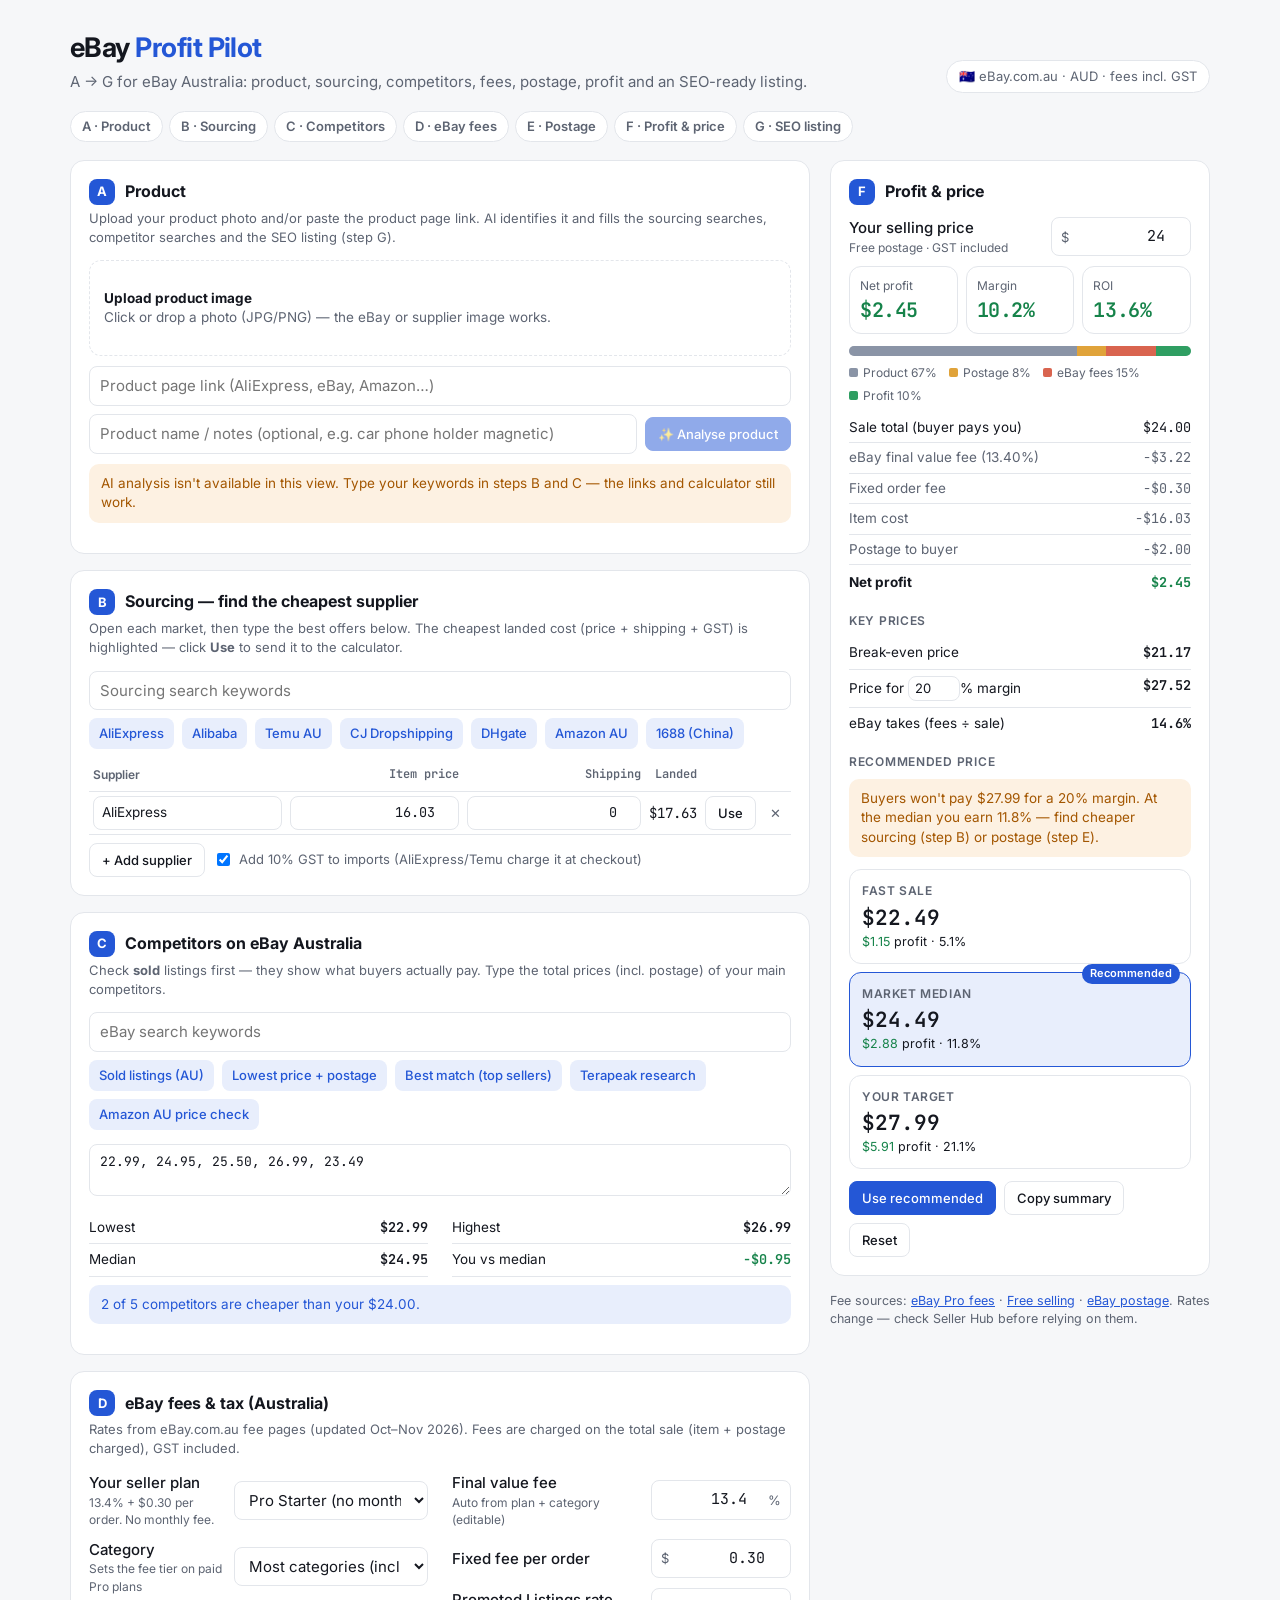
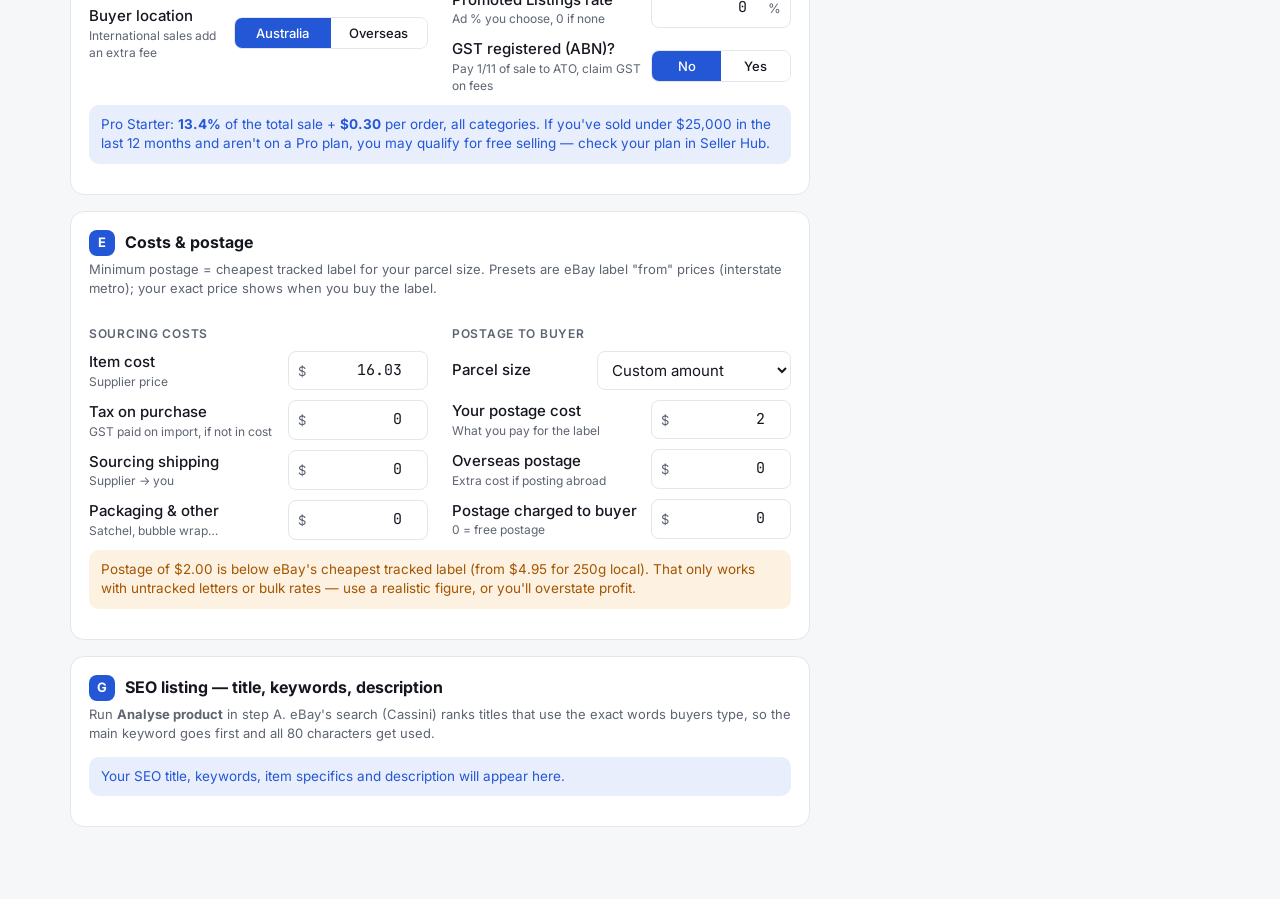
==== index.html @ 87cdb3dc "Add eBay Profit Pilot app Co-Authored-By: Claude Sonnet 5.5 <noreply@anthropic.com> Claude-Session: " ====
<!DOCTYPE html>
<html lang="en">
<head>
<meta charset="utf-8">
<meta name="viewport" content="width=device-width, initial-scale=1">
<title>eBay Profit Pilot</title>
<link href="https://fonts.googleapis.com/css2?family=Inter:wght@400;500;600;700&family=JetBrains+Mono:wght@500;600&display=swap" rel="stylesheet">
<style>
:root{
  --bg:#f6f7f9;--card:#fff;--ink:#14171f;--muted:#5d6472;--line:#e3e6eb;
  --accent:#2457d6;--accent-soft:#e8eefc;--good:#16834a;--good-soft:#e5f5ec;
  --warn:#a35600;--warn-soft:#fdf1e2;--bad:#c4321f;--bad-soft:#fdeae7;
}
@media (prefers-color-scheme:dark){:root{
  --bg:#0f1115;--card:#171a21;--ink:#eceef2;--muted:#9aa1ad;--line:#2a2f39;
  --accent:#6d93f2;--accent-soft:#1c2540;--good:#4cc584;--good-soft:#14281e;
  --warn:#f0a548;--warn-soft:#2d2213;--bad:#f07a68;--bad-soft:#2f1714;}}
*{box-sizing:border-box}
body{margin:0;background:var(--bg);color:var(--ink);font:15px/1.45 Inter,system-ui,sans-serif}
.wrap{max-width:1180px;margin:0 auto;padding:28px 20px 56px}
header{display:flex;align-items:flex-end;justify-content:space-between;gap:16px;flex-wrap:wrap;margin-bottom:18px}
h1{margin:0;font-size:27px;letter-spacing:-.02em}
h1 span{color:var(--accent)}
.sub{color:var(--muted);margin:4px 0 0}
.pill{display:inline-flex;align-items:center;gap:6px;background:var(--card);border:1px solid var(--line);border-radius:99px;padding:6px 12px;font-size:13px;color:var(--muted)}
nav.steps{display:flex;gap:6px;flex-wrap:wrap;margin:0 0 18px}
nav.steps a{font-size:13px;font-weight:600;text-decoration:none;color:var(--muted);background:var(--card);border:1px solid var(--line);border-radius:99px;padding:5px 11px}
nav.steps a:hover{color:var(--accent);border-color:var(--accent)}
.layout{display:grid;grid-template-columns:minmax(0,1fr) 380px;gap:20px;align-items:start}
@media (max-width:960px){.layout{grid-template-columns:1fr}}
.side{position:sticky;top:16px}
@media (max-width:960px){.side{position:static}}
.card{background:var(--card);border:1px solid var(--line);border-radius:14px;padding:18px;margin-bottom:16px;scroll-margin-top:12px}
.card h2{display:flex;align-items:center;gap:10px;font-size:16px;margin:0 0 4px}
.card h2 .l{display:inline-grid;place-items:center;width:26px;height:26px;border-radius:8px;background:var(--accent);color:#fff;font-size:13px}
.card .hint{color:var(--muted);font-size:13px;margin:0 0 14px}
h3{font-size:12px;text-transform:uppercase;letter-spacing:.06em;color:var(--muted);margin:14px 0 8px;font-weight:600}
select,input,textarea{font:inherit;color:var(--ink);background:var(--card);border:1px solid var(--line);border-radius:8px;padding:8px 10px}
input:focus,select:focus,textarea:focus{outline:2px solid var(--accent);outline-offset:-1px;border-color:transparent}
textarea{width:100%;resize:vertical}
.row{display:grid;grid-template-columns:1fr 140px;align-items:center;gap:10px;margin-bottom:10px}
.row label{font-weight:500}
.row small,.lbl small{display:block;color:var(--muted);font-weight:400;font-size:12px}
.row select{width:100%}
.row.wide{grid-template-columns:minmax(0,.9fr) minmax(0,1.3fr)}
.field{position:relative}
.field input{width:100%;text-align:right;font-family:'JetBrains Mono',monospace;padding-right:28px}
.field .u{position:absolute;right:10px;top:50%;transform:translateY(-50%);color:var(--muted);font-size:13px;pointer-events:none}
.field.pre input{padding-left:24px;padding-right:10px}
.field.pre .u{left:10px;right:auto}
.cols{display:grid;grid-template-columns:1fr 1fr;gap:0 24px}
@media (max-width:700px){.cols{grid-template-columns:1fr}}
.drop{border:1.5px dashed var(--line);border-radius:12px;padding:14px;display:flex;gap:14px;align-items:center;cursor:pointer;min-height:96px}
.drop:hover,.drop.over{border-color:var(--accent);background:var(--accent-soft)}
.drop img{width:80px;height:80px;object-fit:cover;border-radius:8px;display:none}
.drop .dt{font-size:13.5px;color:var(--muted)}
.drop .dt b{color:var(--ink)}
.inline{display:flex;gap:8px;flex-wrap:wrap;align-items:center}
.inline input[type=text],.inline input[type=url]{flex:1;min-width:200px}
button{font:500 13px Inter,sans-serif;border:1px solid var(--line);background:var(--card);color:var(--ink);border-radius:8px;padding:8px 12px;cursor:pointer}
button:hover{border-color:var(--accent);color:var(--accent)}
button.primary{background:var(--accent);border-color:var(--accent);color:#fff}
button.primary:hover{opacity:.9;color:#fff}
button:disabled{opacity:.5;cursor:default}
.links{display:flex;flex-wrap:wrap;gap:8px;margin:4px 0 4px}
.links a{font-size:13px;font-weight:500;text-decoration:none;color:var(--accent);background:var(--accent-soft);border-radius:8px;padding:6px 10px}
.links a:hover{text-decoration:underline}
table{width:100%;border-collapse:collapse;font-size:14px}
td,th{padding:7px 4px;border-bottom:1px solid var(--line);text-align:left}
th{font-size:12px;color:var(--muted);font-weight:600}
td.num,th.num{text-align:right;font-family:'JetBrains Mono',monospace}
.sup input{width:100%;padding:6px 8px;font-size:13.5px}
.sup td{padding:4px}
.sup tr.best td{background:var(--good-soft)}
.x{border:none;background:none;color:var(--muted);padding:4px 6px}
.hero{display:grid;grid-template-columns:repeat(3,minmax(0,1fr));gap:8px;margin-bottom:12px}
.tile{border:1px solid var(--line);border-radius:12px;padding:10px}
.tile .k{color:var(--muted);font-size:12px}
.tile .v{font:600 20px 'JetBrains Mono',monospace;letter-spacing:-.02em;margin-top:2px}
.pos{color:var(--good)}.neg{color:var(--bad)}
.bd td{padding:5px 0;font-size:13.5px}
.bd td:last-child{text-align:right;font-family:'JetBrains Mono',monospace}
.bd tr.m td{color:var(--muted)}
.bd tr.t td{font-weight:700;border-bottom:none;padding-top:8px}
.kv{display:flex;justify-content:space-between;padding:6px 0;border-bottom:1px solid var(--line);font-size:13.5px}
.kv b{font-family:'JetBrains Mono',monospace;font-weight:600}
.bar{height:10px;border-radius:99px;background:var(--line);overflow:hidden;display:flex;margin:4px 0 8px}
.bar i{display:block;height:100%}
.legend{display:flex;flex-wrap:wrap;gap:6px 12px;font-size:12px;color:var(--muted);margin-bottom:8px}
.legend span::before{content:"";display:inline-block;width:9px;height:9px;border-radius:2px;margin-right:5px;background:var(--c)}
.tiers{display:grid;grid-template-columns:repeat(3,minmax(0,1fr));gap:8px;margin:12px 0}
@media (max-width:620px){.tiers{grid-template-columns:1fr}}
.tier{border:1px solid var(--line);border-radius:12px;padding:12px;position:relative}
.tier.rec{border-color:var(--accent);background:var(--accent-soft)}
.tier .t{font-size:12px;color:var(--muted);font-weight:600;text-transform:uppercase;letter-spacing:.05em}
.tier .p{font:600 21px 'JetBrains Mono',monospace;margin:4px 0 2px}
.tier .m{font-size:12.5px}
.badge{position:absolute;top:-9px;right:10px;background:var(--accent);color:#fff;font-size:11px;font-weight:600;padding:2px 8px;border-radius:99px}
.note{border-radius:10px;padding:10px 12px;font-size:13.5px;margin:0 0 12px}
.note.good{background:var(--good-soft);color:var(--good)}
.note.warn{background:var(--warn-soft);color:var(--warn)}
.note.bad{background:var(--bad-soft);color:var(--bad)}
.note.info{background:var(--accent-soft);color:var(--accent)}
.seo-out{border:1px solid var(--line);border-radius:10px;padding:12px;margin-bottom:10px}
.seo-out .hd{display:flex;justify-content:space-between;align-items:center;gap:8px;margin-bottom:6px}
.seo-out .hd b{font-size:13px}
.seo-out .cnt{font:12px 'JetBrains Mono',monospace;color:var(--muted)}
.chips{display:flex;flex-wrap:wrap;gap:6px}
.chip{font-size:12.5px;background:var(--bg);border:1px solid var(--line);border-radius:99px;padding:3px 10px}
.chip.p{background:var(--accent-soft);border-color:transparent;color:var(--accent);font-weight:600}
.spin{display:inline-block;width:14px;height:14px;border:2px solid currentColor;border-right-color:transparent;border-radius:50%;animation:s .8s linear infinite;vertical-align:-2px}
@keyframes s{to{transform:rotate(360deg)}}
.hidden{display:none!important}
.foot{color:var(--muted);font-size:12.5px;margin-top:6px}
.foot a{color:var(--accent)}
.toggle{display:flex;gap:0;border:1px solid var(--line);border-radius:8px;overflow:hidden}
.toggle button{border:none;border-radius:0;flex:1;padding:7px 8px}
.toggle button.on{background:var(--accent);color:#fff}
</style>
</head>
<body>
<div class="wrap">
<header>
  <div>
    <h1>eBay <span>Profit Pilot</span></h1>
    <p class="sub">A → G for eBay Australia: product, sourcing, competitors, fees, postage, profit and an SEO-ready listing.</p>
  </div>
  <div class="pill">🇦🇺 eBay.com.au · AUD · fees incl. GST</div>
</header>

<nav class="steps">
  <a href="#a">A · Product</a><a href="#b">B · Sourcing</a><a href="#c">C · Competitors</a><a href="#d">D · eBay fees</a><a href="#e">E · Postage</a><a href="#f">F · Profit & price</a><a href="#g">G · SEO listing</a>
</nav>

<div class="layout">
<main>

<!-- A -->
<section class="card" id="a">
  <h2><span class="l">A</span>Product</h2>
  <p class="hint">Upload your product photo and/or paste the product page link. AI identifies it and fills the sourcing searches, competitor searches and the SEO listing (step G).</p>
  <label class="drop" id="drop">
    <img id="thumb" alt="">
    <div class="dt"><b>Upload product image</b><br>Click or drop a photo (JPG/PNG) — the eBay or supplier image works.</div>
    <input type="file" id="file" accept="image/*" class="hidden">
  </label>
  <div style="margin-top:10px" class="inline">
    <input type="url" id="url" placeholder="Product page link (AliExpress, eBay, Amazon…)">
  </div>
  <div style="margin-top:8px" class="inline">
    <input type="text" id="pname" placeholder="Product name / notes (optional, e.g. car phone holder magnetic)">
    <button class="primary" id="analyze">✨ Analyse product</button>
  </div>
  <div id="aiStatus" style="margin-top:10px"></div>
</section>

<!-- B -->
<section class="card" id="b">
  <h2><span class="l">B</span>Sourcing — find the cheapest supplier</h2>
  <p class="hint">Open each market, then type the best offers below. The cheapest landed cost (price + shipping + GST) is highlighted — click <b>Use</b> to send it to the calculator.</p>
  <div class="inline" style="margin-bottom:8px"><input type="text" id="srcQ" placeholder="Sourcing search keywords"></div>
  <div class="links" id="srcLinks"></div>
  <table class="sup" style="margin-top:10px">
    <thead><tr><th>Supplier</th><th class="num">Item price</th><th class="num">Shipping</th><th class="num">Landed</th><th></th><th></th></tr></thead>
    <tbody id="supRows"></tbody>
  </table>
  <div class="inline" style="margin-top:8px"><button id="addSup">+ Add supplier</button>
    <label style="font-size:13px;color:var(--muted);display:flex;gap:6px;align-items:center"><input type="checkbox" id="supGst" checked style="width:auto"> Add 10% GST to imports (AliExpress/Temu charge it at checkout)</label></div>
</section>

<!-- C -->
<section class="card" id="c">
  <h2><span class="l">C</span>Competitors on eBay Australia</h2>
  <p class="hint">Check <b>sold</b> listings first — they show what buyers actually pay. Type the total prices (incl. postage) of your main competitors.</p>
  <div class="inline" style="margin-bottom:8px"><input type="text" id="compQ" placeholder="eBay search keywords"></div>
  <div class="links" id="compLinks"></div>
  <textarea id="comps" rows="2" style="margin-top:10px;font:13px 'JetBrains Mono',monospace" placeholder="e.g. 22.99, 25.50, 24.95, 27">22.99, 24.95, 25.50, 26.99, 23.49</textarea>
  <div id="compStats" style="margin-top:10px"></div>
</section>

<!-- D -->
<section class="card" id="d">
  <h2><span class="l">D</span>eBay fees & tax (Australia)</h2>
  <p class="hint">Rates from eBay.com.au fee pages (updated Oct–Nov 2026). Fees are charged on the total sale (item + postage charged), GST included.</p>
  <div class="cols">
    <div>
      <div class="row wide"><label>Your seller plan<small id="planHint"></small></label>
        <select id="plan">
          <option value="free">Free selling (≤ $25k sales/yr)</option>
          <option value="starter" selected>Pro Starter (no monthly fee)</option>
          <option value="basic">Pro Basic ($27.45/mo)</option>
          <option value="featured">Pro Featured ($82.45/mo)</option>
          <option value="anchor">Pro Anchor ($604.95/mo)</option>
        </select></div>
      <div class="row wide"><label>Category<small>Sets the fee tier on paid Pro plans</small></label>
        <select id="tier">
          <option value="t2" selected>Most categories (incl. Home & Kitchen)</option>
          <option value="t3">Vehicle Parts & Accessories (Automotive)</option>
          <option value="t1">Tech devices / Home appliances</option>
          <option value="t4">Fashion, Sporting, Collectables, Tech accessories, B&I</option>
        </select></div>
      <div class="row wide"><label>Buyer location<small>International sales add an extra fee</small></label>
        <div class="toggle" id="dest"><button data-v="au" class="on">Australia</button><button data-v="intl">Overseas</button></div></div>
    </div>
    <div>
      <div class="row"><label>Final value fee<small>Auto from plan + category (editable)</small></label><div class="field"><input id="feePct" type="number" step="0.01" min="0"><span class="u">%</span></div></div>
      <div class="row"><label>Fixed fee per order</label><div class="field pre"><span class="u">$</span><input id="fixed" type="number" step="0.01" min="0"></div></div>
      <div class="row"><label>Promoted Listings rate<small>Ad % you choose, 0 if none</small></label><div class="field"><input id="adPct" type="number" step="0.1" min="0" value="0"><span class="u">%</span></div></div>
      <div class="row"><label>GST registered (ABN)?<small>Pay 1/11 of sale to ATO, claim GST on fees</small></label><div class="toggle" id="gst"><button data-v="no" class="on">No</button><button data-v="yes">Yes</button></div></div>
    </div>
  </div>
  <div id="feeNote"></div>
</section>

<!-- E -->
<section class="card" id="e">
  <h2><span class="l">E</span>Costs & postage</h2>
  <p class="hint">Minimum postage = cheapest tracked label for your parcel size. Presets are eBay label "from" prices (interstate metro); your exact price shows when you buy the label.</p>
  <div class="cols">
    <div>
      <h3>Sourcing costs</h3>
      <div class="row"><label>Item cost<small>Supplier price</small></label><div class="field pre"><span class="u">$</span><input id="cost" type="number" step="0.01" min="0" value="16.03"></div></div>
      <div class="row"><label>Tax on purchase<small>GST paid on import, if not in cost</small></label><div class="field pre"><span class="u">$</span><input id="srcTax" type="number" step="0.01" min="0" value="0"></div></div>
      <div class="row"><label>Sourcing shipping<small>Supplier → you</small></label><div class="field pre"><span class="u">$</span><input id="srcShip" type="number" step="0.01" min="0" value="0"></div></div>
      <div class="row"><label>Packaging & other<small>Satchel, bubble wrap…</small></label><div class="field pre"><span class="u">$</span><input id="pack" type="number" step="0.01" min="0" value="0"></div></div>
    </div>
    <div>
      <h3>Postage to buyer</h3>
      <div class="row wide"><label>Parcel size</label>
        <select id="postPreset">
          <option value="custom">Custom amount</option>
          <option value="6.05">Up to 250g — from $6.05</option>
          <option value="7.15">Up to 500g — from $7.15</option>
          <option value="8.80">Up to 1kg — from $8.80</option>
          <option value="10.45">Up to 3kg — from $10.45</option>
          <option value="13.20">Up to 5kg — from $13.20</option>
        </select></div>
      <div class="row"><label>Your postage cost<small>What you pay for the label</small></label><div class="field pre"><span class="u">$</span><input id="postage" type="number" step="0.01" min="0" value="2"></div></div>
      <div class="row"><label>Overseas postage<small>Extra cost if posting abroad</small></label><div class="field pre"><span class="u">$</span><input id="overseas" type="number" step="0.01" min="0" value="0"></div></div>
      <div class="row"><label>Postage charged to buyer<small>0 = free postage</small></label><div class="field pre"><span class="u">$</span><input id="postCharged" type="number" step="0.01" min="0" value="0"></div></div>
    </div>
  </div>
  <div id="postNote"></div>
</section>

<!-- G -->
<section class="card" id="g">
  <h2><span class="l">G</span>SEO listing — title, keywords, description</h2>
  <p class="hint">Run <b>Analyse product</b> in step A. eBay's search (Cassini) ranks titles that use the exact words buyers type, so the main keyword goes first and all 80 characters get used.</p>
  <div id="seo"><p class="note info">Your SEO title, keywords, item specifics and description will appear here.</p></div>
</section>
</main>

<!-- F (sticky side) -->
<aside class="side">
<section class="card" id="f">
  <h2><span class="l">F</span>Profit & price</h2>
  <div class="row" style="margin-top:12px"><label>Your selling price<small id="buyerSees"></small></label><div class="field pre"><span class="u">$</span><input id="price" type="number" step="0.01" min="0" value="24"></div></div>
  <div class="hero">
    <div class="tile"><div class="k">Net profit</div><div class="v" id="oProfit">–</div></div>
    <div class="tile"><div class="k">Margin</div><div class="v" id="oMargin">–</div></div>
    <div class="tile"><div class="k">ROI</div><div class="v" id="oRoi">–</div></div>
  </div>
  <div class="bar" id="bar"></div>
  <div class="legend" id="legend"></div>
  <table class="bd" id="breakdown"></table>
  <h3>Key prices</h3>
  <div class="kv"><span>Break-even price</span><b id="oBreak">–</b></div>
  <div class="kv"><span>Price for <input id="target" type="number" value="20" min="0" max="80" style="width:52px;padding:2px 6px;font-size:13px">% margin</span><b id="oTarget">–</b></div>
  <div class="kv" style="border:none"><span>eBay takes (fees ÷ sale)</span><b id="oFeeRate">–</b></div>
  <h3>Recommended price</h3>
  <div id="recNote"></div>
  <div class="tiers" id="tiers" style="grid-template-columns:1fr"></div>
  <div class="inline"><button class="primary" id="useRec">Use recommended</button><button id="copy">Copy summary</button><button id="reset">Reset</button></div>
</section>
<p class="foot">Fee sources: <a href="https://www.ebay.com.au/help/selling/selling-fees/ebay-stores-selling-fees?id=4809">eBay Pro fees</a> · <a href="https://www.ebay.com.au/help/selling/fees-credits-invoices/standard-selling-fees?id=4822">Free selling</a> · <a href="https://www.ebay.com.au/sellercentre/delivery-network">eBay postage</a>. Rates change — check Seller Hub before relying on them.</p>
</aside>
</div>
</div>

<script>
const $=id=>document.getElementById(id);
const esc=s=>String(s??"");
const n=v=>{const x=parseFloat(v);return isFinite(x)?x:0};
const money=v=>(v<0?"−":"")+"$"+Math.abs(v).toFixed(2);
const pct=v=>isFinite(v)?(v*100).toFixed(1)+"%":"–";
const cls=v=>v>=0?"pos":"neg";

/* ---------- eBay AU fee tables (incl. GST) ---------- */
const PLANS={
  free:{name:"Free selling",fvf:{t1:0,t2:0,t3:0,t4:0},fixed:0,over:0,intl:.03,bpf:true,hint:"$0 final value fee. Buyer pays a Buyer Protection fee on top."},
  starter:{name:"Pro Starter",fvf:{t1:13.4,t2:13.4,t3:13.4,t4:13.4},fixed:.30,over:2.5,intl:.011,hint:"13.4% + $0.30 per order. No monthly fee."},
  basic:{name:"Pro Basic",fvf:{t1:8.03,t2:11.44,t3:12.43,t4:13.09},fixed:.33,over:2.75,intl:.011,hint:"$27.45/month + lower fees."},
  featured:{name:"Pro Featured",fvf:{t1:7.26,t2:10.34,t3:11.22,t4:11.77},fixed:.33,over:2.75,intl:.011,hint:"$82.45/month."},
  anchor:{name:"Pro Anchor",fvf:{t1:6.82,t2:9.68,t3:10.56,t4:11.11},fixed:.33,over:2.75,intl:.011,hint:"$604.95/month."}
};
let dest="au",gst="no";

function bpf(p){ // Buyer Protection fee (free selling) – paid by buyer
  const a=Math.min(p,20)*.08+Math.max(0,Math.min(p,500)-20)*.06+Math.max(0,p-500)*.04;return p>0?a+.30:0}

function read(){return{price:n($("price").value),cost:n($("cost").value),srcTax:n($("srcTax").value),srcShip:n($("srcShip").value),
  pack:n($("pack").value),postage:n($("postage").value),overseas:n($("overseas").value),postCharged:n($("postCharged").value),
  fee:n($("feePct").value)/100,fixed:n($("fixed").value),ad:n($("adPct").value)/100,target:n($("target").value)/100,
  plan:PLANS[$("plan").value],intl:dest==="intl",gst:gst==="yes"}}

function calc(d,price){
  const total=price+d.postCharged;
  const fvf=Math.min(total,4000)*d.fee+Math.max(0,total-4000)*(d.plan.over/100);
  const intlFee=d.intl?total*d.plan.intl:0;
  const ad=total*d.ad;
  const fees=fvf+d.fixed+intlFee+ad;
  const source=d.cost+d.srcTax+d.srcShip+d.pack;
  const post=d.postage+(d.intl?d.overseas:0)+(!d.intl?d.overseas:0);
  const gstNet=d.gst?Math.max(0,(total-fees)/11):0;
  const costs=source+post;
  const profit=total-fees-costs-gstNet;
  const buyer=total+(d.plan.bpf?bpf(price):0);
  return{total,fvf,intlFee,ad,fees,source,post,gstNet,costs,profit,buyer,margin:price>0?profit/total:NaN,roi:costs>0?profit/costs:NaN};
}
function solve(fn,goal){let lo=0,hi=100000;for(let i=0;i<80;i++){const m=(lo+hi)/2;if(fn(m)<goal)lo=m;else hi=m}return hi>=99999?Infinity:hi}
const priceForMargin=(d,m)=>solve(p=>p<=0?-1e9:calc(d,p).profit/(p+d.postCharged),m);
const priceForBuyer=(d,b)=>solve(p=>calc(d,p).buyer,b);
function charm(p,dir){const b=Math.floor(p);const o=[b-0.01,b+0.49,b+0.99];
  if(dir==="up"){for(const x of o)if(x>=p-1e-9)return x;return b+1.49}
  for(let i=o.length-1;i>=0;i--)if(o[i]<=p+1e-9)return o[i];return p}
function parseComps(){return($("comps").value.match(/\d+(?:\.\d+)?/g)||[]).map(Number).filter(x=>x>0).sort((a,b)=>a-b)}
const median=a=>{const m=Math.floor(a.length/2);return a.length%2?a[m]:(a[m-1]+a[m])/2};

/* ---------- plan → fee fields ---------- */
function applyPlan(){const p=PLANS[$("plan").value];$("feePct").value=p.fvf[$("tier").value];$("fixed").value=p.fixed.toFixed(2);render()}
$("plan").addEventListener("change",applyPlan);$("tier").addEventListener("change",applyPlan);
function toggle(id,set){$(id).querySelectorAll("button").forEach(b=>b.onclick=()=>{$(id).querySelectorAll("button").forEach(x=>x.classList.toggle("on",x===b));set(b.dataset.v);render()})}
toggle("dest",v=>dest=v);toggle("gst",v=>gst=v);
$("postPreset").addEventListener("change",()=>{const v=$("postPreset").value;if(v!=="custom")$("postage").value=v;render()});

/* ---------- render ---------- */
let recPrice=null;
function render(){
  const d=read(),r=calc(d,d.price);
  $("planHint").textContent=d.plan.hint;
  $("oProfit").textContent=money(r.profit);$("oProfit").className="v "+cls(r.profit);
  $("oMargin").textContent=pct(r.margin);$("oMargin").className="v "+cls(r.profit);
  $("oRoi").textContent=pct(r.roi);$("oRoi").className="v "+cls(r.profit);
  $("buyerSees").textContent=d.plan.bpf?`Buyer sees ${money(r.buyer)} (incl. Buyer Protection fee ${money(r.buyer-r.total)})`:(d.postCharged?`Buyer pays ${money(r.total)} incl. postage`:"Free postage · GST included");

  const rows=[["Sale total (buyer pays you)",r.total,""],["eBay final value fee ("+(d.fee*100).toFixed(2)+"%)",-r.fvf,"m"],["Fixed order fee",-d.fixed,"m"]];
  if(r.intlFee)rows.push(["International fee ("+(d.plan.intl*100).toFixed(1)+"%)",-r.intlFee,"m"]);
  if(r.ad)rows.push(["Promoted Listings",-r.ad,"m"]);
  rows.push(["Item cost",-d.cost,"m"]);
  if(d.srcTax)rows.push(["Tax on purchase",-d.srcTax,"m"]);
  if(d.srcShip)rows.push(["Sourcing shipping",-d.srcShip,"m"]);
  if(d.pack)rows.push(["Packaging & other",-d.pack,"m"]);
  rows.push(["Postage to buyer",-d.postage,"m"]);
  if(d.overseas)rows.push(["Overseas postage",-d.overseas,"m"]);
  if(r.gstNet)rows.push(["GST to ATO (net of fee credits)",-r.gstNet,"m"]);
  const tb=$("breakdown");tb.innerHTML="";
  rows.forEach(([k,v,c])=>{const tr=tb.insertRow();tr.className=c;tr.insertCell().textContent=k;tr.insertCell().textContent=money(v)});
  const tr=tb.insertRow();tr.className="t";tr.insertCell().textContent="Net profit";const c2=tr.insertCell();c2.textContent=money(r.profit);c2.className=cls(r.profit);

  const parts=[["Product",r.source,"#8a94a6"],["Postage",r.post,"#e0a33a"],["eBay fees",r.fees,"#d9644f"],["GST",r.gstNet,"#9b7bd6"],["Profit",Math.max(r.profit,0),"#2f9e62"]].filter(p=>p[1]>0);
  const tot=parts.reduce((s,p)=>s+p[1],0)||1;
  $("bar").innerHTML=parts.map(p=>`<i style="width:${p[1]/tot*100}%;background:${p[2]}"></i>`).join("");
  $("legend").innerHTML=parts.map(p=>`<span style="--c:${p[2]}">${p[0]} ${(p[1]/tot*100).toFixed(0)}%</span>`).join("");

  const be=priceForMargin(d,0),tp=priceForMargin(d,d.target);
  $("oBreak").textContent=isFinite(be)?money(be):"n/a";
  $("oTarget").textContent=isFinite(tp)?money(tp):"n/a";
  $("oFeeRate").textContent=r.total?pct(r.fees/r.total):"–";

  // fee note
  let fn="";
  if($("plan").value==="free")fn=`<p class="note good">Free selling: eBay charges you <b>$0</b> final value fee on domestic sales while your sales stay under $25,000 over 12 months. The buyer pays a Buyer Protection fee (8% of the first $20, 6% up to $500, 4% above, + $0.30) on top — so buyers see a higher price than Pro sellers' listings.</p>`;
  else if($("plan").value==="starter")fn=`<p class="note info">Pro Starter: <b>13.4%</b> of the total sale + <b>$0.30</b> per order, all categories. If you've sold under $25,000 in the last 12 months and aren't on a Pro plan, you may qualify for free selling — check your plan in Seller Hub.</p>`;
  else fn=`<p class="note info">${esc(d.plan.name)}: ${(d.fee*100).toFixed(2)}% + $0.33 per order in this category. International sales add 1.1%.</p>`;
  if(d.intl)fn+=`<p class="note warn">Overseas buyer: international fee of ${(d.plan.intl*100).toFixed(1)}% applies to the total sale.</p>`;
  $("feeNote").innerHTML=fn;
  $("postNote").innerHTML=d.postage<4.95?`<p class="note warn">Postage of ${money(d.postage)} is below eBay's cheapest tracked label (from $4.95 for 250g local). That only works with untracked letters or bulk rates — use a realistic figure, or you'll overstate profit.</p>`:"";

  // competitors
  const c=parseComps(),cs=$("compStats");
  if(!c.length)cs.innerHTML='<p class="note info">Add competitor prices to compare.</p>';
  else{const lo=c[0],hi=c[c.length-1],med=median(c),diff=r.buyer-med,rank=c.filter(x=>x<r.buyer).length;
    cs.innerHTML=`<div class="cols"><div><div class="kv"><span>Lowest</span><b>${money(lo)}</b></div><div class="kv"><span>Median</span><b>${money(med)}</b></div></div>
    <div><div class="kv"><span>Highest</span><b>${money(hi)}</b></div><div class="kv"><span>You vs median</span><b class="${diff<=0?"pos":"neg"}">${diff>0?"+":""}${money(diff)}</b></div></div></div>
    <p class="note ${rank===0?"good":rank<=c.length/2?"info":"warn"}" style="margin-top:8px">${rank===0?`At ${money(r.buyer)} you're the cheapest of ${c.length} listings.`:`${rank} of ${c.length} competitors are cheaper than your ${money(r.buyer)}.`}</p>`}

  // recommendation (in buyer-visible price)
  let tiers=[],note="",nc="info";
  const toList=b=>charm(priceForBuyer(d,b),"down");
  if(!isFinite(tp)){note="Fees + target margin are 100% or more — lower the target margin.";nc="bad";recPrice=null}
  else if(!c.length){recPrice=charm(tp,"up");tiers=[["Target margin",recPrice,true],["Break-even",charm(be,"up"),false]];note="No competitor prices yet — this is cost-based only. Add 3–5 sold prices in step C.";}
  else{const lo=c[0],med=median(c),tgt=charm(tp,"up"),tgtBuyer=calc(d,tgt).buyer;
    const fast=toList(lo-0.01),bal=toList(med);
    if(tgtBuyer<=lo){recPrice=fast;note=`Room to undercut: price just below the cheapest (${money(lo)}) and still beat your ${(d.target*100).toFixed(0)}% target.`;nc="good"}
    else if(tgtBuyer<=med){recPrice=tgt;note=`Your target price is under the market median (${money(med)}) — competitive and on-target.`;nc="good"}
    else if(calc(d,bal).profit>0){recPrice=bal;note=`Buyers won't pay ${money(tgtBuyer)} for a ${(d.target*100).toFixed(0)}% margin. At the median you earn ${pct(calc(d,bal).margin)} — find cheaper sourcing (step B) or postage (step E).`;nc="warn"}
    else{recPrice=null;note=`Even the median (${money(med)}) is below your break-even. This product loses money at these costs — re-source or skip it.`;nc="bad"}
    tiers=[["Fast sale",fast,recPrice===fast],["Market median",bal,recPrice===bal&&recPrice!==fast],["Your target",tgt,recPrice===tgt&&recPrice!==fast&&recPrice!==bal]];}
  $("recNote").innerHTML=`<p class="note ${nc}">${note}</p>`;
  $("tiers").innerHTML=tiers.map(([t,p,rec])=>{const x=calc(d,p);return`<div class="tier${rec?" rec":""}">${rec?'<span class="badge">Recommended</span>':""}<div class="t">${t}</div><div class="p">${money(p)}</div><div class="m"><span class="${cls(x.profit)}">${money(x.profit)}</span> profit · ${pct(x.margin)}${d.plan.bpf?` · buyer sees ${money(x.buyer)}`:""}</div></div>`}).join("");
  $("useRec").disabled=recPrice===null;
  renderSup();save();
}

/* ---------- sourcing + competitor links ---------- */
const enc=encodeURIComponent;
function linkList(el,items){el.innerHTML="";items.forEach(([t,u])=>{const a=document.createElement("a");a.href=u;a.target="_blank";a.rel="noopener";a.textContent=t;el.appendChild(a)})}
function renderLinks(){
  const s=$("srcQ").value.trim()||$("pname").value.trim()||"product",q=enc(s);
  linkList($("srcLinks"),[["AliExpress","https://www.aliexpress.com/wholesale?SearchText="+q+"&SortType=total_tranpro_desc"],["Alibaba","https://www.alibaba.com/trade/search?SearchText="+q],["Temu AU","https://www.temu.com/au/search_result.html?search_key="+q],["CJ Dropshipping","https://cjdropshipping.com/search/"+q+".html"],["DHgate","https://www.dhgate.com/wholesale/search.do?searchkey="+q],["Amazon AU","https://www.amazon.com.au/s?k="+q],["1688 (China)","https://s.1688.com/selloffer/offer_search.htm?keywords="+q]]);
  const c=enc($("compQ").value.trim()||s);
  linkList($("compLinks"),[["Sold listings (AU)","https://www.ebay.com.au/sch/i.html?_nkw="+c+"&LH_Sold=1&LH_Complete=1&LH_PrefLoc=1"],["Lowest price + postage","https://www.ebay.com.au/sch/i.html?_nkw="+c+"&_sop=15&LH_PrefLoc=1"],["Best match (top sellers)","https://www.ebay.com.au/sch/i.html?_nkw="+c+"&_sop=12"],["Terapeak research","https://www.ebay.com.au/sh/research?keywords="+c+"&marketplace=EBAY-AU&tabName=SOLD"],["Amazon AU price check","https://www.amazon.com.au/s?k="+c]]);
}
["srcQ","compQ","pname"].forEach(i=>$(i).addEventListener("input",()=>{renderLinks();save()}));

/* supplier table */
let sups=[{name:"AliExpress",price:16.03,ship:0}];
function landed(s){return(s.price+s.ship)*($("supGst").checked?1.1:1)}
function renderSup(){
  const tb=$("supRows");if(tb.dataset.busy)return;tb.innerHTML="";
  const valid=sups.filter(s=>s.price>0);const best=valid.length?valid.reduce((a,b)=>landed(a)<=landed(b)?a:b):null;
  sups.forEach((s,i)=>{const tr=tb.insertRow();if(s===best&&valid.length>1)tr.className="best";
    const mk=(k,type)=>{const td=tr.insertCell();if(type!=="text")td.className="num";const inp=document.createElement("input");inp.type=type;inp.value=type==="number"?(s[k]??0):(s[k]||"");if(type==="number"){inp.step="0.01";inp.style.textAlign="right"}
      inp.oninput=()=>{s[k]=type==="number"?n(inp.value):inp.value;tb.dataset.busy=1;updLanded();delete tb.dataset.busy;save()};inp.onchange=render;td.appendChild(inp)};
    mk("name","text");mk("price","number");mk("ship","number");
    const l=tr.insertCell();l.className="num";l.textContent=money(landed(s));
    const u=tr.insertCell();const b=document.createElement("button");b.textContent="Use";b.onclick=()=>{$("cost").value=s.price.toFixed(2);$("srcShip").value=s.ship.toFixed(2);$("srcTax").value=$("supGst").checked?((s.price+s.ship)*.1).toFixed(2):"0";render()};u.appendChild(b);
    const x=tr.insertCell();const xb=document.createElement("button");xb.className="x";xb.textContent="✕";xb.onclick=()=>{sups.splice(i,1);render()};x.appendChild(xb)});
  function updLanded(){[...tb.rows].forEach((tr,i)=>{if(sups[i])tr.cells[3].textContent=money(landed(sups[i]))})}
}
$("addSup").onclick=()=>{sups.push({name:"",price:0,ship:0});render()};
$("supGst").onchange=render;

/* ---------- AI analysis (sample capability) ---------- */
let imgBlob=null,sample=null;
const drop=$("drop");
function setImg(f){if(!f||!f.type.startsWith("image/"))return;imgBlob=f;const t=$("thumb");t.src=URL.createObjectURL(f);t.style.display="block"}
$("file").onchange=e=>setImg(e.target.files[0]);
drop.addEventListener("dragover",e=>{e.preventDefault();drop.classList.add("over")});
drop.addEventListener("dragleave",()=>drop.classList.remove("over"));
drop.addEventListener("drop",e=>{e.preventDefault();drop.classList.remove("over");setImg(e.dataTransfer.files[0])});

(async()=>{try{sample=await window.claude?.use("sample")}catch(e){sample=null}
  if(!sample){$("analyze").disabled=true;$("aiStatus").innerHTML='<p class="note warn">AI analysis isn\'t available in this view. Type your keywords in steps B and C — the links and calculator still work.</p>'}})();

function status(html,c="info"){$("aiStatus").innerHTML=`<p class="note ${c}">${html}</p>`}
$("analyze").onclick=async()=>{
  if(!sample)return;
  const url=$("url").value.trim(),name=$("pname").value.trim();
  if(!imgBlob&&!url&&!name){status("Add an image, a link or a product name first.","warn");return}
  $("analyze").disabled=true;status('<span class="spin"></span> Analysing product and writing your listing…');
  const d=read();
  const prompt=`You are an expert eBay Australia (ebay.com.au) seller and SEO specialist. Identify the product from the inputs and return ONLY JSON.
Inputs:
- Product page link (you cannot open it; use any words in the URL as clues): ${url||"none"}
- Seller notes: ${name||"none"}
- An image is attached: ${imgBlob?"yes":"no"}
- Planned selling price AUD: ${d.price}

Return JSON with exactly these keys:
{"product":"short product name","category_path":"best eBay AU category path","fee_tier":"t1|t2|t3|t4" (t1=tech devices/home appliances, t3=vehicle parts & accessories, t4=fashion/sporting/collectables/tech accessories/business&industrial, t2=everything else),
"sourcing_query":"best 3-6 word supplier search term (English, as used on AliExpress)","ebay_query":"3-6 word term Australian buyers type on eBay",
"title":"eBay title, max 80 characters, main keyword first, include key attributes (size/colour/material/compatibility/qty), Australian spelling, no ALL CAPS, no special symbols, no 'L@@K' or 'NEW' unless needed",
"title_alt":"second title variation, max 80 characters",
"primary_keywords":["5-7 highest-intent search terms"],"long_tail_keywords":["8-12 long-tail phrases"],
"item_specifics":[{"name":"Brand","value":"Unbranded"},... 6-10 relevant eBay item specifics],
"description":"plain-text eBay description, 150-250 words: one-line hook, 5 benefit bullet lines starting with '• ', specs, 'What's in the box', and a short line on fast dispatch from Australia and easy returns. Natural keyword use, no keyword stuffing, no HTML, no external links or contact details.",
"parcel":"one of: 250g, 500g, 1kg, 3kg, 5kg — the likely postage size",
"tips":["3 short tips to win organic sales for this product on eBay AU"]}`;
  try{
    let opts={modelTier:"default"};
    if(imgBlob){try{const lim=await sample.limits();if(lim&&lim.images)opts.images=[imgBlob]}catch(e){}}
    const out=await sample.json(prompt,opts);
    showSEO(out);status("Done — sourcing and competitor searches filled, fee category set, listing ready in step G.","good");
  }catch(e){
    if(e&&e.code==="not_granted"){status("AI permission wasn't granted. Click Analyse again to allow it.","warn")}
    else if(e&&e.code==="rate_limited"){status("Too many requests — wait a minute and try again.","warn")}
    else status("Couldn't analyse this time. Try again, or add a product name.","bad");
  }finally{$("analyze").disabled=false}
};

function copyBtn(getText){const b=document.createElement("button");b.textContent="Copy";b.onclick=async()=>{try{await navigator.clipboard.writeText(getText());b.textContent="Copied ✓"}catch(e){b.textContent="Select & copy"}setTimeout(()=>b.textContent="Copy",1500)};return b}
function box(title,count){const w=document.createElement("div");w.className="seo-out";const h=document.createElement("div");h.className="hd";const b=document.createElement("b");b.textContent=title;h.appendChild(b);const r=document.createElement("div");r.className="inline";if(count){const c=document.createElement("span");c.className="cnt";c.textContent=count;r.appendChild(c)}h.appendChild(r);w.appendChild(h);return[w,r]}
function showSEO(o){
  if(!o||typeof o!=="object")throw new Error("bad");
  const str=v=>typeof v==="string"?v:"",arr=v=>Array.isArray(v)?v:[];
  if(str(o.sourcing_query))$("srcQ").value=o.sourcing_query;
  if(str(o.ebay_query))$("compQ").value=o.ebay_query;
  if(!$("pname").value&&str(o.product))$("pname").value=o.product;
  if(["t1","t2","t3","t4"].includes(o.fee_tier)){$("tier").value=o.fee_tier;applyPlan()}
  const ps={"250g":"6.05","500g":"7.15","1kg":"8.80","3kg":"10.45","5kg":"13.20"}[str(o.parcel)];
  if(ps){$("postPreset").value=ps;$("postage").value=ps}
  renderLinks();
  const g=$("seo");g.innerHTML="";
  if(str(o.product)){const p=document.createElement("p");p.className="note info";p.textContent=`${o.product}${str(o.category_path)?" — category: "+o.category_path:""}${ps?" — suggested parcel: "+o.parcel:""}`;g.appendChild(p)}
  [["SEO title",str(o.title)],["Alternative title",str(o.title_alt)]].forEach(([t,v])=>{if(!v)return;const[w,r]=box(t,v.length+"/80"+(v.length>80?" ⚠ too long":""));r.appendChild(copyBtn(()=>v));const d=document.createElement("div");d.style.fontWeight="600";d.textContent=v;w.appendChild(d);g.appendChild(w)});
  const kw=[...arr(o.primary_keywords).map(k=>[k,1]),...arr(o.long_tail_keywords).map(k=>[k,0])];
  if(kw.length){const[w,r]=box("SEO keywords","bold = primary");r.appendChild(copyBtn(()=>kw.map(k=>k[0]).join(", ")));const c=document.createElement("div");c.className="chips";kw.forEach(([k,p])=>{const s=document.createElement("span");s.className="chip"+(p?" p":"");s.textContent=k;c.appendChild(s)});w.appendChild(c);g.appendChild(w)}
  const sp=arr(o.item_specifics).filter(x=>x&&x.name);
  if(sp.length){const[w,r]=box("Item specifics");r.appendChild(copyBtn(()=>sp.map(x=>x.name+": "+x.value).join("\n")));const t=document.createElement("table");sp.forEach(x=>{const tr=t.insertRow();tr.insertCell().textContent=x.name;tr.insertCell().textContent=x.value});w.appendChild(t);g.appendChild(w)}
  if(str(o.description)){const[w,r]=box("Description",o.description.split(/\s+/).length+" words");r.appendChild(copyBtn(()=>o.description));const d=document.createElement("div");d.style.whiteSpace="pre-wrap";d.style.fontSize="14px";d.textContent=o.description;w.appendChild(d);g.appendChild(w)}
  const tips=arr(o.tips);if(tips.length){const[w]=box("Tips for organic sales");const ul=document.createElement("ul");ul.style.margin="0";ul.style.paddingLeft="18px";tips.forEach(t=>{const li=document.createElement("li");li.textContent=t;ul.appendChild(li)});w.appendChild(ul);g.appendChild(w)}
  const gen=document.createElement("p");gen.className="foot";gen.textContent="AI-written — check facts (size, material, compatibility) against your supplier before listing.";g.appendChild(gen);
  render();
}

/* ---------- buttons, storage ---------- */
$("useRec").onclick=()=>{if(recPrice!==null){$("price").value=recPrice.toFixed(2);render()}};
$("copy").onclick=async e=>{const d=read(),r=calc(d,d.price);
  const t=`eBay Profit Pilot (eBay AU, ${d.plan.name})\nPrice ${money(d.price)} | eBay fees ${money(r.fees)} | Costs ${money(r.costs)}${r.gstNet?" | GST "+money(r.gstNet):""}\nNet profit ${money(r.profit)} | Margin ${pct(r.margin)} | ROI ${pct(r.roi)}\nBreak-even ${money(priceForMargin(d,0))} | ${(d.target*100).toFixed(0)}% margin price ${money(priceForMargin(d,d.target))}`+(recPrice!==null?`\nRecommended ${money(recPrice)}`:"");
  try{await navigator.clipboard.writeText(t);e.target.textContent="Copied ✓"}catch(err){e.target.textContent="Copy blocked"}setTimeout(()=>e.target.textContent="Copy summary",1500)};
const ids=["price","cost","srcTax","srcShip","pack","postage","overseas","postCharged","feePct","fixed","adPct","target","comps","plan","tier","postPreset","srcQ","compQ","pname","url"];
const defaults={};
function save(){try{const s={};ids.forEach(i=>s[i]=$(i).value);s.dest=dest;s.gst=gst;s.sups=sups;localStorage.setItem("epp2",JSON.stringify(s))}catch(e){}}
function load(){try{const s=JSON.parse(localStorage.getItem("epp2")||"null");if(!s)return false;ids.forEach(i=>{if(s[i]!==undefined)$(i).value=s[i]});
  if(s.dest){dest=s.dest;$("dest").querySelectorAll("button").forEach(b=>b.classList.toggle("on",b.dataset.v===dest))}
  if(s.gst){gst=s.gst;$("gst").querySelectorAll("button").forEach(b=>b.classList.toggle("on",b.dataset.v===gst))}
  if(Array.isArray(s.sups))sups=s.sups;return true}catch(e){return false}}
ids.forEach(i=>$(i).addEventListener("input",render));
$("reset").onclick=()=>{try{localStorage.removeItem("epp2")}catch(e){}ids.forEach(i=>$(i).value=defaults[i]);sups=[{name:"AliExpress",price:16.03,ship:0}];applyPlan();renderLinks()};
const p0=PLANS.starter;$("feePct").value=p0.fvf.t2;$("fixed").value=p0.fixed.toFixed(2);
ids.forEach(i=>defaults[i]=$(i).value);
load();renderLinks();render();
</script>
</body>
</html>
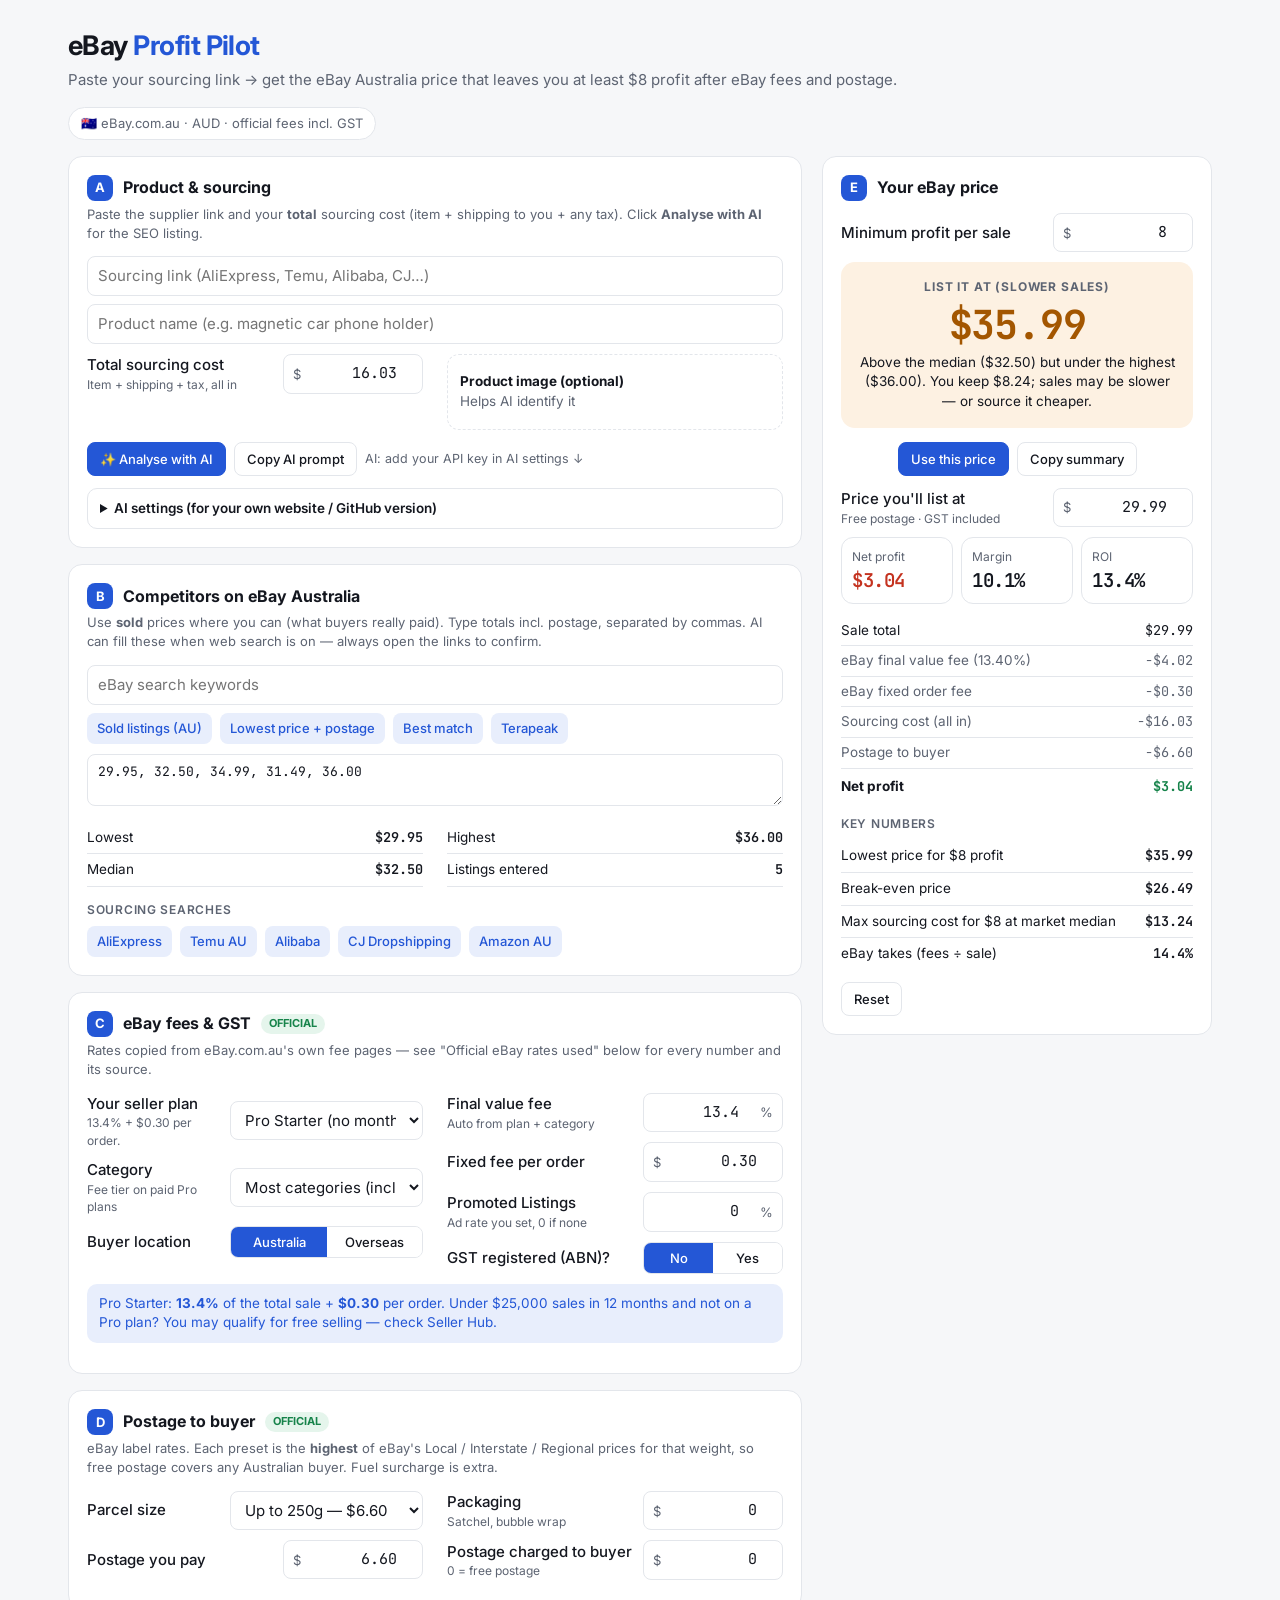
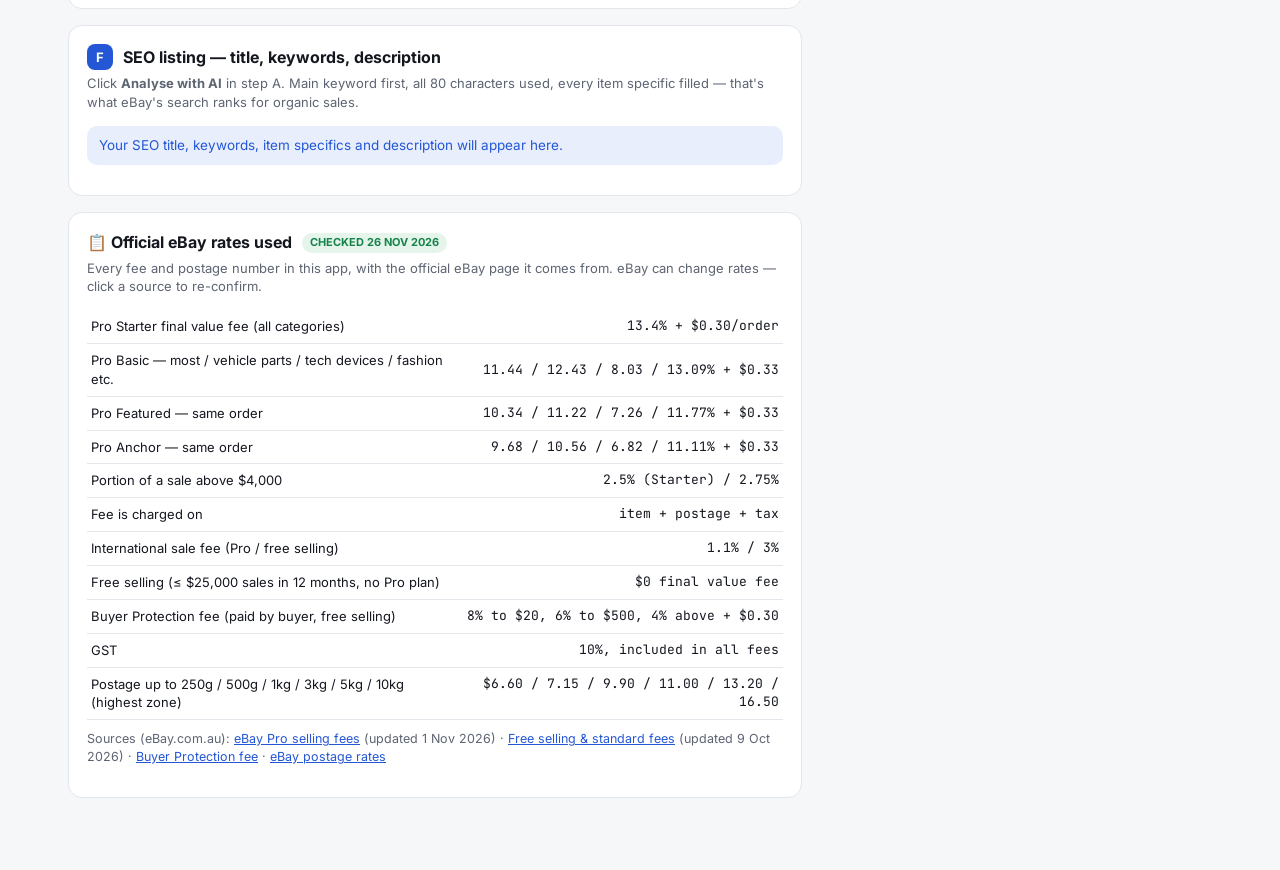
==== commit 2aa9df4b: "v3: $8 minimum-profit price, official eBay AU rates with sources, AI SEO on any site Co-Authored-By:" ====
--- a/index.html
+++ b/index.html
@@ -4,522 +4,426 @@
 <meta charset="utf-8">
 <meta name="viewport" content="width=device-width, initial-scale=1">
 <title>eBay Profit Pilot</title>
-<link href="https://fonts.googleapis.com/css2?family=Inter:wght@400;500;600;700&family=JetBrains+Mono:wght@500;600&display=swap" rel="stylesheet">
+<link href="https://fonts.googleapis.com/css2?family=Inter:wght@400;500;600;700;800&family=JetBrains+Mono:wght@500;600&display=swap" rel="stylesheet">
 <style>
-:root{
-  --bg:#f6f7f9;--card:#fff;--ink:#14171f;--muted:#5d6472;--line:#e3e6eb;
-  --accent:#2457d6;--accent-soft:#e8eefc;--good:#16834a;--good-soft:#e5f5ec;
-  --warn:#a35600;--warn-soft:#fdf1e2;--bad:#c4321f;--bad-soft:#fdeae7;
-}
-@media (prefers-color-scheme:dark){:root{
-  --bg:#0f1115;--card:#171a21;--ink:#eceef2;--muted:#9aa1ad;--line:#2a2f39;
-  --accent:#6d93f2;--accent-soft:#1c2540;--good:#4cc584;--good-soft:#14281e;
-  --warn:#f0a548;--warn-soft:#2d2213;--bad:#f07a68;--bad-soft:#2f1714;}}
+:root{--bg:#f6f7f9;--card:#fff;--ink:#14171f;--muted:#5d6472;--line:#e3e6eb;--accent:#2457d6;--accent-soft:#e8eefc;
+--good:#16834a;--good-soft:#e5f5ec;--warn:#a35600;--warn-soft:#fdf1e2;--bad:#c4321f;--bad-soft:#fdeae7}
+@media (prefers-color-scheme:dark){:root{--bg:#0f1115;--card:#171a21;--ink:#eceef2;--muted:#9aa1ad;--line:#2a2f39;--accent:#6d93f2;--accent-soft:#1c2540;
+--good:#4cc584;--good-soft:#14281e;--warn:#f0a548;--warn-soft:#2d2213;--bad:#f07a68;--bad-soft:#2f1714}}
 *{box-sizing:border-box}
 body{margin:0;background:var(--bg);color:var(--ink);font:15px/1.45 Inter,system-ui,sans-serif}
-.wrap{max-width:1180px;margin:0 auto;padding:28px 20px 56px}
-header{display:flex;align-items:flex-end;justify-content:space-between;gap:16px;flex-wrap:wrap;margin-bottom:18px}
-h1{margin:0;font-size:27px;letter-spacing:-.02em}
-h1 span{color:var(--accent)}
+.wrap{max-width:1180px;margin:0 auto;padding:26px 18px 56px}
+header{display:flex;align-items:flex-end;justify-content:space-between;gap:16px;flex-wrap:wrap;margin-bottom:16px}
+h1{margin:0;font-size:27px;letter-spacing:-.02em}h1 span{color:var(--accent)}
 .sub{color:var(--muted);margin:4px 0 0}
 .pill{display:inline-flex;align-items:center;gap:6px;background:var(--card);border:1px solid var(--line);border-radius:99px;padding:6px 12px;font-size:13px;color:var(--muted)}
-nav.steps{display:flex;gap:6px;flex-wrap:wrap;margin:0 0 18px}
-nav.steps a{font-size:13px;font-weight:600;text-decoration:none;color:var(--muted);background:var(--card);border:1px solid var(--line);border-radius:99px;padding:5px 11px}
-nav.steps a:hover{color:var(--accent);border-color:var(--accent)}
-.layout{display:grid;grid-template-columns:minmax(0,1fr) 380px;gap:20px;align-items:start}
-@media (max-width:960px){.layout{grid-template-columns:1fr}}
-.side{position:sticky;top:16px}
-@media (max-width:960px){.side{position:static}}
+.layout{display:grid;grid-template-columns:minmax(0,1fr) 390px;gap:20px;align-items:start}
+@media (max-width:960px){.layout{grid-template-columns:1fr}.side{order:-1}}
+.side{position:sticky;top:14px}@media (max-width:960px){.side{position:static}}
 .card{background:var(--card);border:1px solid var(--line);border-radius:14px;padding:18px;margin-bottom:16px;scroll-margin-top:12px}
 .card h2{display:flex;align-items:center;gap:10px;font-size:16px;margin:0 0 4px}
 .card h2 .l{display:inline-grid;place-items:center;width:26px;height:26px;border-radius:8px;background:var(--accent);color:#fff;font-size:13px}
-.card .hint{color:var(--muted);font-size:13px;margin:0 0 14px}
+.hint{color:var(--muted);font-size:13px;margin:0 0 14px}
 h3{font-size:12px;text-transform:uppercase;letter-spacing:.06em;color:var(--muted);margin:14px 0 8px;font-weight:600}
 select,input,textarea{font:inherit;color:var(--ink);background:var(--card);border:1px solid var(--line);border-radius:8px;padding:8px 10px}
 input:focus,select:focus,textarea:focus{outline:2px solid var(--accent);outline-offset:-1px;border-color:transparent}
 textarea{width:100%;resize:vertical}
 .row{display:grid;grid-template-columns:1fr 140px;align-items:center;gap:10px;margin-bottom:10px}
-.row label{font-weight:500}
-.row small,.lbl small{display:block;color:var(--muted);font-weight:400;font-size:12px}
-.row select{width:100%}
-.row.wide{grid-template-columns:minmax(0,.9fr) minmax(0,1.3fr)}
-.field{position:relative}
-.field input{width:100%;text-align:right;font-family:'JetBrains Mono',monospace;padding-right:28px}
+.row label{font-weight:500}.row small{display:block;color:var(--muted);font-weight:400;font-size:12px}
+.row select{width:100%}.row.wide{grid-template-columns:minmax(0,.9fr) minmax(0,1.3fr)}
+.field{position:relative}.field input{width:100%;text-align:right;font-family:'JetBrains Mono',monospace;padding-right:28px}
 .field .u{position:absolute;right:10px;top:50%;transform:translateY(-50%);color:var(--muted);font-size:13px;pointer-events:none}
-.field.pre input{padding-left:24px;padding-right:10px}
-.field.pre .u{left:10px;right:auto}
-.cols{display:grid;grid-template-columns:1fr 1fr;gap:0 24px}
-@media (max-width:700px){.cols{grid-template-columns:1fr}}
-.drop{border:1.5px dashed var(--line);border-radius:12px;padding:14px;display:flex;gap:14px;align-items:center;cursor:pointer;min-height:96px}
+.field.pre input{padding-left:24px;padding-right:10px}.field.pre .u{left:10px;right:auto}
+.cols{display:grid;grid-template-columns:1fr 1fr;gap:0 24px}@media (max-width:700px){.cols{grid-template-columns:1fr}}
+.drop{border:1.5px dashed var(--line);border-radius:12px;padding:12px;display:flex;gap:14px;align-items:center;cursor:pointer;min-height:76px}
 .drop:hover,.drop.over{border-color:var(--accent);background:var(--accent-soft)}
-.drop img{width:80px;height:80px;object-fit:cover;border-radius:8px;display:none}
-.drop .dt{font-size:13.5px;color:var(--muted)}
-.drop .dt b{color:var(--ink)}
-.inline{display:flex;gap:8px;flex-wrap:wrap;align-items:center}
-.inline input[type=text],.inline input[type=url]{flex:1;min-width:200px}
+.drop img{width:60px;height:60px;object-fit:cover;border-radius:8px;display:none}.drop .dt{font-size:13.5px;color:var(--muted)}.drop .dt b{color:var(--ink)}
+.inline{display:flex;gap:8px;flex-wrap:wrap;align-items:center}.inline input[type=text],.inline input[type=url],.inline input[type=password]{flex:1;min-width:180px}
 button{font:500 13px Inter,sans-serif;border:1px solid var(--line);background:var(--card);color:var(--ink);border-radius:8px;padding:8px 12px;cursor:pointer}
-button:hover{border-color:var(--accent);color:var(--accent)}
-button.primary{background:var(--accent);border-color:var(--accent);color:#fff}
-button.primary:hover{opacity:.9;color:#fff}
-button:disabled{opacity:.5;cursor:default}
-.links{display:flex;flex-wrap:wrap;gap:8px;margin:4px 0 4px}
-.links a{font-size:13px;font-weight:500;text-decoration:none;color:var(--accent);background:var(--accent-soft);border-radius:8px;padding:6px 10px}
+button:hover{border-color:var(--accent);color:var(--accent)}button.primary{background:var(--accent);border-color:var(--accent);color:#fff}
+button.primary:hover{opacity:.9;color:#fff}button:disabled{opacity:.5;cursor:default}
+.links{display:flex;flex-wrap:wrap;gap:8px}.links a{font-size:13px;font-weight:500;text-decoration:none;color:var(--accent);background:var(--accent-soft);border-radius:8px;padding:6px 10px}
 .links a:hover{text-decoration:underline}
-table{width:100%;border-collapse:collapse;font-size:14px}
-td,th{padding:7px 4px;border-bottom:1px solid var(--line);text-align:left}
-th{font-size:12px;color:var(--muted);font-weight:600}
-td.num,th.num{text-align:right;font-family:'JetBrains Mono',monospace}
-.sup input{width:100%;padding:6px 8px;font-size:13.5px}
-.sup td{padding:4px}
-.sup tr.best td{background:var(--good-soft)}
-.x{border:none;background:none;color:var(--muted);padding:4px 6px}
+table{width:100%;border-collapse:collapse;font-size:14px}td,th{padding:7px 4px;border-bottom:1px solid var(--line);text-align:left}
+.answer{border-radius:14px;padding:16px;margin:10px 0 14px;text-align:center}
+.answer.good{background:var(--good-soft)}.answer.warn{background:var(--warn-soft)}.answer.bad{background:var(--bad-soft)}
+.answer .k{font-size:12px;font-weight:700;text-transform:uppercase;letter-spacing:.07em;color:var(--muted)}
+.answer .p{font:700 40px 'JetBrains Mono',monospace;letter-spacing:-.03em;margin:2px 0}
+.answer.good .p{color:var(--good)}.answer.warn .p{color:var(--warn)}.answer.bad .p{color:var(--bad)}
+.answer .s{font-size:13.5px}
 .hero{display:grid;grid-template-columns:repeat(3,minmax(0,1fr));gap:8px;margin-bottom:12px}
-.tile{border:1px solid var(--line);border-radius:12px;padding:10px}
-.tile .k{color:var(--muted);font-size:12px}
-.tile .v{font:600 20px 'JetBrains Mono',monospace;letter-spacing:-.02em;margin-top:2px}
+.tile{border:1px solid var(--line);border-radius:12px;padding:10px}.tile .k{color:var(--muted);font-size:12px}
+.tile .v{font:600 19px 'JetBrains Mono',monospace;letter-spacing:-.02em;margin-top:2px}
 .pos{color:var(--good)}.neg{color:var(--bad)}
-.bd td{padding:5px 0;font-size:13.5px}
-.bd td:last-child{text-align:right;font-family:'JetBrains Mono',monospace}
-.bd tr.m td{color:var(--muted)}
-.bd tr.t td{font-weight:700;border-bottom:none;padding-top:8px}
-.kv{display:flex;justify-content:space-between;padding:6px 0;border-bottom:1px solid var(--line);font-size:13.5px}
-.kv b{font-family:'JetBrains Mono',monospace;font-weight:600}
-.bar{height:10px;border-radius:99px;background:var(--line);overflow:hidden;display:flex;margin:4px 0 8px}
-.bar i{display:block;height:100%}
-.legend{display:flex;flex-wrap:wrap;gap:6px 12px;font-size:12px;color:var(--muted);margin-bottom:8px}
-.legend span::before{content:"";display:inline-block;width:9px;height:9px;border-radius:2px;margin-right:5px;background:var(--c)}
-.tiers{display:grid;grid-template-columns:repeat(3,minmax(0,1fr));gap:8px;margin:12px 0}
-@media (max-width:620px){.tiers{grid-template-columns:1fr}}
-.tier{border:1px solid var(--line);border-radius:12px;padding:12px;position:relative}
-.tier.rec{border-color:var(--accent);background:var(--accent-soft)}
-.tier .t{font-size:12px;color:var(--muted);font-weight:600;text-transform:uppercase;letter-spacing:.05em}
-.tier .p{font:600 21px 'JetBrains Mono',monospace;margin:4px 0 2px}
-.tier .m{font-size:12.5px}
-.badge{position:absolute;top:-9px;right:10px;background:var(--accent);color:#fff;font-size:11px;font-weight:600;padding:2px 8px;border-radius:99px}
+.bd td{padding:5px 0;font-size:13.5px}.bd td:last-child{text-align:right;font-family:'JetBrains Mono',monospace}
+.bd tr.m td{color:var(--muted)}.bd tr.t td{font-weight:700;border-bottom:none;padding-top:8px}
+.kv{display:flex;justify-content:space-between;gap:8px;padding:6px 0;border-bottom:1px solid var(--line);font-size:13.5px}
+.kv b{font-family:'JetBrains Mono',monospace;font-weight:600;white-space:nowrap}
 .note{border-radius:10px;padding:10px 12px;font-size:13.5px;margin:0 0 12px}
-.note.good{background:var(--good-soft);color:var(--good)}
-.note.warn{background:var(--warn-soft);color:var(--warn)}
-.note.bad{background:var(--bad-soft);color:var(--bad)}
-.note.info{background:var(--accent-soft);color:var(--accent)}
+.note.good{background:var(--good-soft);color:var(--good)}.note.warn{background:var(--warn-soft);color:var(--warn)}
+.note.bad{background:var(--bad-soft);color:var(--bad)}.note.info{background:var(--accent-soft);color:var(--accent)}
 .seo-out{border:1px solid var(--line);border-radius:10px;padding:12px;margin-bottom:10px}
-.seo-out .hd{display:flex;justify-content:space-between;align-items:center;gap:8px;margin-bottom:6px}
-.seo-out .hd b{font-size:13px}
-.seo-out .cnt{font:12px 'JetBrains Mono',monospace;color:var(--muted)}
-.chips{display:flex;flex-wrap:wrap;gap:6px}
-.chip{font-size:12.5px;background:var(--bg);border:1px solid var(--line);border-radius:99px;padding:3px 10px}
+.seo-out .hd{display:flex;justify-content:space-between;align-items:center;gap:8px;margin-bottom:6px}.seo-out .hd b{font-size:13px}
+.cnt{font:12px 'JetBrains Mono',monospace;color:var(--muted)}
+.chips{display:flex;flex-wrap:wrap;gap:6px}.chip{font-size:12.5px;background:var(--bg);border:1px solid var(--line);border-radius:99px;padding:3px 10px}
 .chip.p{background:var(--accent-soft);border-color:transparent;color:var(--accent);font-weight:600}
 .spin{display:inline-block;width:14px;height:14px;border:2px solid currentColor;border-right-color:transparent;border-radius:50%;animation:s .8s linear infinite;vertical-align:-2px}
 @keyframes s{to{transform:rotate(360deg)}}
 .hidden{display:none!important}
-.foot{color:var(--muted);font-size:12.5px;margin-top:6px}
-.foot a{color:var(--accent)}
-.toggle{display:flex;gap:0;border:1px solid var(--line);border-radius:8px;overflow:hidden}
-.toggle button{border:none;border-radius:0;flex:1;padding:7px 8px}
+.toggle{display:flex;border:1px solid var(--line);border-radius:8px;overflow:hidden}.toggle button{border:none;border-radius:0;flex:1;padding:7px 8px}
 .toggle button.on{background:var(--accent);color:#fff}
+details{border:1px solid var(--line);border-radius:10px;padding:10px 12px;margin-top:12px}
+summary{cursor:pointer;font-weight:600;font-size:13.5px}
+.off td{font-size:13px}.off td:last-child{text-align:right;font-family:'JetBrains Mono',monospace}
+.src{font-size:12.5px;color:var(--muted)}.src a{color:var(--accent)}
+.ok{display:inline-block;font-size:11px;font-weight:700;background:var(--good-soft);color:var(--good);border-radius:99px;padding:2px 8px;vertical-align:1px}
 </style>
 </head>
 <body>
 <div class="wrap">
 <header>
-  <div>
-    <h1>eBay <span>Profit Pilot</span></h1>
-    <p class="sub">A → G for eBay Australia: product, sourcing, competitors, fees, postage, profit and an SEO-ready listing.</p>
-  </div>
-  <div class="pill">🇦🇺 eBay.com.au · AUD · fees incl. GST</div>
+  <div><h1>eBay <span>Profit Pilot</span></h1>
+  <p class="sub">Paste your sourcing link → get the eBay Australia price that leaves you at least $8 profit after eBay fees and postage.</p></div>
+  <div class="pill">🇦🇺 eBay.com.au · AUD · official fees incl. GST</div>
 </header>
-
-<nav class="steps">
-  <a href="#a">A · Product</a><a href="#b">B · Sourcing</a><a href="#c">C · Competitors</a><a href="#d">D · eBay fees</a><a href="#e">E · Postage</a><a href="#f">F · Profit & price</a><a href="#g">G · SEO listing</a>
-</nav>
 
 <div class="layout">
 <main>
-
-<!-- A -->
 <section class="card" id="a">
-  <h2><span class="l">A</span>Product</h2>
-  <p class="hint">Upload your product photo and/or paste the product page link. AI identifies it and fills the sourcing searches, competitor searches and the SEO listing (step G).</p>
-  <label class="drop" id="drop">
-    <img id="thumb" alt="">
-    <div class="dt"><b>Upload product image</b><br>Click or drop a photo (JPG/PNG) — the eBay or supplier image works.</div>
-    <input type="file" id="file" accept="image/*" class="hidden">
-  </label>
-  <div style="margin-top:10px" class="inline">
-    <input type="url" id="url" placeholder="Product page link (AliExpress, eBay, Amazon…)">
+  <h2><span class="l">A</span>Product & sourcing</h2>
+  <p class="hint">Paste the supplier link and your <b>total</b> sourcing cost (item + shipping to you + any tax). Click <b>Analyse with AI</b> for the SEO listing.</p>
+  <div class="inline" style="margin-bottom:8px"><input type="url" id="url" placeholder="Sourcing link (AliExpress, Temu, Alibaba, CJ…)"></div>
+  <div class="inline" style="margin-bottom:10px"><input type="text" id="pname" placeholder="Product name (e.g. magnetic car phone holder)"></div>
+  <div class="cols">
+    <div><div class="row"><label>Total sourcing cost<small>Item + shipping + tax, all in</small></label><div class="field pre"><span class="u">$</span><input id="cost" type="number" step="0.01" min="0" value="16.03"></div></div></div>
+    <div><label class="drop" id="drop"><img id="thumb" alt=""><div class="dt"><b>Product image (optional)</b><br>Helps AI identify it</div><input type="file" id="file" accept="image/*" class="hidden"></label></div>
   </div>
-  <div style="margin-top:8px" class="inline">
-    <input type="text" id="pname" placeholder="Product name / notes (optional, e.g. car phone holder magnetic)">
-    <button class="primary" id="analyze">✨ Analyse product</button>
-  </div>
+  <div class="inline" style="margin-top:12px"><button class="primary" id="analyze">✨ Analyse with AI</button><button id="copyPrompt">Copy AI prompt</button><span id="aiMode" class="src"></span></div>
   <div id="aiStatus" style="margin-top:10px"></div>
-</section>
-
-<!-- B -->
+  <details id="aiSettings">
+    <summary>AI settings (for your own website / GitHub version)</summary>
+    <p class="hint" style="margin:8px 0">On the claude.ai link AI works automatically. On GitHub or any other website, paste your own Anthropic API key (from console.anthropic.com). It's saved only in this browser — never in the file or on GitHub.</p>
+    <div class="inline" style="margin-bottom:8px"><input type="password" id="apiKey" placeholder="sk-ant-..."><button id="saveKey">Save key</button><button id="clearKey">Remove</button></div>
+    <div class="inline"><label class="src">Model</label><input type="text" id="model" value="claude-sonnet-5-5" style="max-width:220px">
+      <label class="src" style="display:flex;gap:6px;align-items:center"><input type="checkbox" id="webSearch" checked style="width:auto"> Let AI search eBay AU for competitor prices</label></div>
+  </details>
+</section>
+
 <section class="card" id="b">
-  <h2><span class="l">B</span>Sourcing — find the cheapest supplier</h2>
-  <p class="hint">Open each market, then type the best offers below. The cheapest landed cost (price + shipping + GST) is highlighted — click <b>Use</b> to send it to the calculator.</p>
-  <div class="inline" style="margin-bottom:8px"><input type="text" id="srcQ" placeholder="Sourcing search keywords"></div>
-  <div class="links" id="srcLinks"></div>
-  <table class="sup" style="margin-top:10px">
-    <thead><tr><th>Supplier</th><th class="num">Item price</th><th class="num">Shipping</th><th class="num">Landed</th><th></th><th></th></tr></thead>
-    <tbody id="supRows"></tbody>
-  </table>
-  <div class="inline" style="margin-top:8px"><button id="addSup">+ Add supplier</button>
-    <label style="font-size:13px;color:var(--muted);display:flex;gap:6px;align-items:center"><input type="checkbox" id="supGst" checked style="width:auto"> Add 10% GST to imports (AliExpress/Temu charge it at checkout)</label></div>
-</section>
-
-<!-- C -->
-<section class="card" id="c">
-  <h2><span class="l">C</span>Competitors on eBay Australia</h2>
-  <p class="hint">Check <b>sold</b> listings first — they show what buyers actually pay. Type the total prices (incl. postage) of your main competitors.</p>
+  <h2><span class="l">B</span>Competitors on eBay Australia</h2>
+  <p class="hint">Use <b>sold</b> prices where you can (what buyers really paid). Type totals incl. postage, separated by commas. AI can fill these when web search is on — always open the links to confirm.</p>
   <div class="inline" style="margin-bottom:8px"><input type="text" id="compQ" placeholder="eBay search keywords"></div>
   <div class="links" id="compLinks"></div>
-  <textarea id="comps" rows="2" style="margin-top:10px;font:13px 'JetBrains Mono',monospace" placeholder="e.g. 22.99, 25.50, 24.95, 27">22.99, 24.95, 25.50, 26.99, 23.49</textarea>
+  <textarea id="comps" rows="2" style="margin-top:10px;font:13px 'JetBrains Mono',monospace" placeholder="e.g. 29.95, 32.50, 34.99">29.95, 32.50, 34.99, 31.49, 36.00</textarea>
+  <div id="compSrc"></div>
   <div id="compStats" style="margin-top:10px"></div>
-</section>
-
-<!-- D -->
-<section class="card" id="d">
-  <h2><span class="l">D</span>eBay fees & tax (Australia)</h2>
-  <p class="hint">Rates from eBay.com.au fee pages (updated Oct–Nov 2026). Fees are charged on the total sale (item + postage charged), GST included.</p>
+  <h3>Sourcing searches</h3>
+  <div class="links" id="srcLinks"></div>
+</section>
+
+<section class="card" id="c">
+  <h2><span class="l">C</span>eBay fees & GST <span class="ok">OFFICIAL</span></h2>
+  <p class="hint">Rates copied from eBay.com.au's own fee pages — see "Official eBay rates used" below for every number and its source.</p>
   <div class="cols">
     <div>
       <div class="row wide"><label>Your seller plan<small id="planHint"></small></label>
-        <select id="plan">
-          <option value="free">Free selling (≤ $25k sales/yr)</option>
-          <option value="starter" selected>Pro Starter (no monthly fee)</option>
-          <option value="basic">Pro Basic ($27.45/mo)</option>
-          <option value="featured">Pro Featured ($82.45/mo)</option>
-          <option value="anchor">Pro Anchor ($604.95/mo)</option>
-        </select></div>
-      <div class="row wide"><label>Category<small>Sets the fee tier on paid Pro plans</small></label>
-        <select id="tier">
-          <option value="t2" selected>Most categories (incl. Home & Kitchen)</option>
-          <option value="t3">Vehicle Parts & Accessories (Automotive)</option>
-          <option value="t1">Tech devices / Home appliances</option>
-          <option value="t4">Fashion, Sporting, Collectables, Tech accessories, B&I</option>
-        </select></div>
-      <div class="row wide"><label>Buyer location<small>International sales add an extra fee</small></label>
-        <div class="toggle" id="dest"><button data-v="au" class="on">Australia</button><button data-v="intl">Overseas</button></div></div>
+        <select id="plan"><option value="free">Free selling (≤ $25k sales/yr)</option><option value="starter" selected>Pro Starter (no monthly fee)</option>
+        <option value="basic">Pro Basic ($27.45/mo)</option><option value="featured">Pro Featured ($82.45/mo)</option><option value="anchor">Pro Anchor ($604.95/mo)</option></select></div>
+      <div class="row wide"><label>Category<small>Fee tier on paid Pro plans</small></label>
+        <select id="tier"><option value="t2" selected>Most categories (incl. Home & Kitchen)</option><option value="t3">Vehicle Parts & Accessories</option>
+        <option value="t1">Tech devices / Home appliances</option><option value="t4">Fashion, Sporting, Collectables, Tech accessories</option></select></div>
+      <div class="row wide"><label>Buyer location</label><div class="toggle" id="dest"><button data-v="au" class="on">Australia</button><button data-v="intl">Overseas</button></div></div>
     </div>
     <div>
-      <div class="row"><label>Final value fee<small>Auto from plan + category (editable)</small></label><div class="field"><input id="feePct" type="number" step="0.01" min="0"><span class="u">%</span></div></div>
+      <div class="row"><label>Final value fee<small>Auto from plan + category</small></label><div class="field"><input id="feePct" type="number" step="0.01" min="0"><span class="u">%</span></div></div>
       <div class="row"><label>Fixed fee per order</label><div class="field pre"><span class="u">$</span><input id="fixed" type="number" step="0.01" min="0"></div></div>
-      <div class="row"><label>Promoted Listings rate<small>Ad % you choose, 0 if none</small></label><div class="field"><input id="adPct" type="number" step="0.1" min="0" value="0"><span class="u">%</span></div></div>
-      <div class="row"><label>GST registered (ABN)?<small>Pay 1/11 of sale to ATO, claim GST on fees</small></label><div class="toggle" id="gst"><button data-v="no" class="on">No</button><button data-v="yes">Yes</button></div></div>
+      <div class="row"><label>Promoted Listings<small>Ad rate you set, 0 if none</small></label><div class="field"><input id="adPct" type="number" step="0.1" min="0" value="0"><span class="u">%</span></div></div>
+      <div class="row"><label>GST registered (ABN)?</label><div class="toggle" id="gst"><button data-v="no" class="on">No</button><button data-v="yes">Yes</button></div></div>
     </div>
   </div>
   <div id="feeNote"></div>
 </section>
 
-<!-- E -->
-<section class="card" id="e">
-  <h2><span class="l">E</span>Costs & postage</h2>
-  <p class="hint">Minimum postage = cheapest tracked label for your parcel size. Presets are eBay label "from" prices (interstate metro); your exact price shows when you buy the label.</p>
+<section class="card" id="d">
+  <h2><span class="l">D</span>Postage to buyer <span class="ok">OFFICIAL</span></h2>
+  <p class="hint">eBay label rates. Each preset is the <b>highest</b> of eBay's Local / Interstate / Regional prices for that weight, so free postage covers any Australian buyer. Fuel surcharge is extra.</p>
   <div class="cols">
     <div>
-      <h3>Sourcing costs</h3>
-      <div class="row"><label>Item cost<small>Supplier price</small></label><div class="field pre"><span class="u">$</span><input id="cost" type="number" step="0.01" min="0" value="16.03"></div></div>
-      <div class="row"><label>Tax on purchase<small>GST paid on import, if not in cost</small></label><div class="field pre"><span class="u">$</span><input id="srcTax" type="number" step="0.01" min="0" value="0"></div></div>
-      <div class="row"><label>Sourcing shipping<small>Supplier → you</small></label><div class="field pre"><span class="u">$</span><input id="srcShip" type="number" step="0.01" min="0" value="0"></div></div>
-      <div class="row"><label>Packaging & other<small>Satchel, bubble wrap…</small></label><div class="field pre"><span class="u">$</span><input id="pack" type="number" step="0.01" min="0" value="0"></div></div>
+      <div class="row wide"><label>Parcel size</label>
+        <select id="postPreset"><option value="custom">Custom amount</option>
+        <option value="6.60" selected>Up to 250g — $6.60</option><option value="7.15">Up to 500g — $7.15</option><option value="9.90">Up to 1kg — $9.90</option>
+        <option value="11.00">Up to 3kg — $11.00</option><option value="13.20">Up to 5kg — $13.20</option><option value="16.50">Up to 10kg — $16.50</option></select></div>
+      <div class="row"><label>Postage you pay</label><div class="field pre"><span class="u">$</span><input id="postage" type="number" step="0.01" min="0" value="6.60"></div></div>
     </div>
     <div>
-      <h3>Postage to buyer</h3>
-      <div class="row wide"><label>Parcel size</label>
-        <select id="postPreset">
-          <option value="custom">Custom amount</option>
-          <option value="6.05">Up to 250g — from $6.05</option>
-          <option value="7.15">Up to 500g — from $7.15</option>
-          <option value="8.80">Up to 1kg — from $8.80</option>
-          <option value="10.45">Up to 3kg — from $10.45</option>
-          <option value="13.20">Up to 5kg — from $13.20</option>
-        </select></div>
-      <div class="row"><label>Your postage cost<small>What you pay for the label</small></label><div class="field pre"><span class="u">$</span><input id="postage" type="number" step="0.01" min="0" value="2"></div></div>
-      <div class="row"><label>Overseas postage<small>Extra cost if posting abroad</small></label><div class="field pre"><span class="u">$</span><input id="overseas" type="number" step="0.01" min="0" value="0"></div></div>
+      <div class="row"><label>Packaging<small>Satchel, bubble wrap</small></label><div class="field pre"><span class="u">$</span><input id="pack" type="number" step="0.01" min="0" value="0"></div></div>
       <div class="row"><label>Postage charged to buyer<small>0 = free postage</small></label><div class="field pre"><span class="u">$</span><input id="postCharged" type="number" step="0.01" min="0" value="0"></div></div>
     </div>
   </div>
-  <div id="postNote"></div>
-</section>
-
-<!-- G -->
-<section class="card" id="g">
-  <h2><span class="l">G</span>SEO listing — title, keywords, description</h2>
-  <p class="hint">Run <b>Analyse product</b> in step A. eBay's search (Cassini) ranks titles that use the exact words buyers type, so the main keyword goes first and all 80 characters get used.</p>
+</section>
+
+<section class="card" id="f">
+  <h2><span class="l">F</span>SEO listing — title, keywords, description</h2>
+  <p class="hint">Click <b>Analyse with AI</b> in step A. Main keyword first, all 80 characters used, every item specific filled — that's what eBay's search ranks for organic sales.</p>
   <div id="seo"><p class="note info">Your SEO title, keywords, item specifics and description will appear here.</p></div>
 </section>
+
+<section class="card" id="off">
+  <h2>📋 Official eBay rates used <span class="ok">CHECKED 26 NOV 2026</span></h2>
+  <p class="hint">Every fee and postage number in this app, with the official eBay page it comes from. eBay can change rates — click a source to re-confirm.</p>
+  <table class="off">
+    <tr><td>Pro Starter final value fee (all categories)</td><td>13.4% + $0.30/order</td></tr>
+    <tr><td>Pro Basic — most / vehicle parts / tech devices / fashion etc.</td><td>11.44 / 12.43 / 8.03 / 13.09% + $0.33</td></tr>
+    <tr><td>Pro Featured — same order</td><td>10.34 / 11.22 / 7.26 / 11.77% + $0.33</td></tr>
+    <tr><td>Pro Anchor — same order</td><td>9.68 / 10.56 / 6.82 / 11.11% + $0.33</td></tr>
+    <tr><td>Portion of a sale above $4,000</td><td>2.5% (Starter) / 2.75%</td></tr>
+    <tr><td>Fee is charged on</td><td>item + postage + tax</td></tr>
+    <tr><td>International sale fee (Pro / free selling)</td><td>1.1% / 3%</td></tr>
+    <tr><td>Free selling (≤ $25,000 sales in 12 months, no Pro plan)</td><td>$0 final value fee</td></tr>
+    <tr><td>Buyer Protection fee (paid by buyer, free selling)</td><td>8% to $20, 6% to $500, 4% above + $0.30</td></tr>
+    <tr><td>GST</td><td>10%, included in all fees</td></tr>
+    <tr><td>Postage up to 250g / 500g / 1kg / 3kg / 5kg / 10kg (highest zone)</td><td>$6.60 / 7.15 / 9.90 / 11.00 / 13.20 / 16.50</td></tr>
+  </table>
+  <p class="src" style="margin-top:10px">Sources (eBay.com.au): <a href="https://www.ebay.com.au/help/selling/selling-fees/ebay-stores-selling-fees?id=4809" target="_blank" rel="noopener">eBay Pro selling fees</a> (updated 1 Nov 2026) ·
+  <a href="https://www.ebay.com.au/help/selling/fees-credits-invoices/standard-selling-fees?id=4822" target="_blank" rel="noopener">Free selling & standard fees</a> (updated 9 Oct 2026) ·
+  <a href="https://www.ebay.com.au/sellercentre/news-offers/more-info-on-recent-selling-updates" target="_blank" rel="noopener">Buyer Protection fee</a> ·
+  <a href="https://www.ebay.com.au/sellercentre/delivery-network" target="_blank" rel="noopener">eBay postage rates</a></p>
+</section>
 </main>
 
-<!-- F (sticky side) -->
 <aside class="side">
-<section class="card" id="f">
-  <h2><span class="l">F</span>Profit & price</h2>
-  <div class="row" style="margin-top:12px"><label>Your selling price<small id="buyerSees"></small></label><div class="field pre"><span class="u">$</span><input id="price" type="number" step="0.01" min="0" value="24"></div></div>
+<section class="card" id="e">
+  <h2><span class="l">E</span>Your eBay price</h2>
+  <div class="row" style="margin:12px 0 0"><label>Minimum profit per sale</label><div class="field pre"><span class="u">$</span><input id="minProfit" type="number" step="0.5" min="0" value="8"></div></div>
+  <div class="answer" id="answer"></div>
+  <div class="inline" style="justify-content:center;margin-bottom:12px"><button class="primary" id="useRec">Use this price</button><button id="copy">Copy summary</button></div>
+  <div class="row"><label>Price you'll list at<small id="buyerSees"></small></label><div class="field pre"><span class="u">$</span><input id="price" type="number" step="0.01" min="0" value="29.99"></div></div>
   <div class="hero">
     <div class="tile"><div class="k">Net profit</div><div class="v" id="oProfit">–</div></div>
     <div class="tile"><div class="k">Margin</div><div class="v" id="oMargin">–</div></div>
     <div class="tile"><div class="k">ROI</div><div class="v" id="oRoi">–</div></div>
   </div>
-  <div class="bar" id="bar"></div>
-  <div class="legend" id="legend"></div>
   <table class="bd" id="breakdown"></table>
-  <h3>Key prices</h3>
+  <h3>Key numbers</h3>
+  <div class="kv"><span>Lowest price for $<span id="mpL">8</span> profit</span><b id="oMin">–</b></div>
   <div class="kv"><span>Break-even price</span><b id="oBreak">–</b></div>
-  <div class="kv"><span>Price for <input id="target" type="number" value="20" min="0" max="80" style="width:52px;padding:2px 6px;font-size:13px">% margin</span><b id="oTarget">–</b></div>
+  <div class="kv"><span>Max sourcing cost for $<span id="mpL2">8</span> at market median</span><b id="oMaxCost">–</b></div>
   <div class="kv" style="border:none"><span>eBay takes (fees ÷ sale)</span><b id="oFeeRate">–</b></div>
-  <h3>Recommended price</h3>
-  <div id="recNote"></div>
-  <div class="tiers" id="tiers" style="grid-template-columns:1fr"></div>
-  <div class="inline"><button class="primary" id="useRec">Use recommended</button><button id="copy">Copy summary</button><button id="reset">Reset</button></div>
-</section>
-<p class="foot">Fee sources: <a href="https://www.ebay.com.au/help/selling/selling-fees/ebay-stores-selling-fees?id=4809">eBay Pro fees</a> · <a href="https://www.ebay.com.au/help/selling/fees-credits-invoices/standard-selling-fees?id=4822">Free selling</a> · <a href="https://www.ebay.com.au/sellercentre/delivery-network">eBay postage</a>. Rates change — check Seller Hub before relying on them.</p>
+  <div class="inline" style="margin-top:12px"><button id="reset">Reset</button></div>
+</section>
 </aside>
 </div>
 </div>
 
 <script>
 const $=id=>document.getElementById(id);
-const esc=s=>String(s??"");
 const n=v=>{const x=parseFloat(v);return isFinite(x)?x:0};
 const money=v=>(v<0?"−":"")+"$"+Math.abs(v).toFixed(2);
 const pct=v=>isFinite(v)?(v*100).toFixed(1)+"%":"–";
 const cls=v=>v>=0?"pos":"neg";
-
-/* ---------- eBay AU fee tables (incl. GST) ---------- */
+const escH=s=>String(s??"").replace(/[&<>"']/g,c=>({"&":"&amp;","<":"&lt;",">":"&gt;",'"':"&quot;","'":"&#39;"}[c]));
+
+/* Official eBay.com.au rates (incl. GST), checked 26 Nov 2026 */
 const PLANS={
-  free:{name:"Free selling",fvf:{t1:0,t2:0,t3:0,t4:0},fixed:0,over:0,intl:.03,bpf:true,hint:"$0 final value fee. Buyer pays a Buyer Protection fee on top."},
-  starter:{name:"Pro Starter",fvf:{t1:13.4,t2:13.4,t3:13.4,t4:13.4},fixed:.30,over:2.5,intl:.011,hint:"13.4% + $0.30 per order. No monthly fee."},
-  basic:{name:"Pro Basic",fvf:{t1:8.03,t2:11.44,t3:12.43,t4:13.09},fixed:.33,over:2.75,intl:.011,hint:"$27.45/month + lower fees."},
-  featured:{name:"Pro Featured",fvf:{t1:7.26,t2:10.34,t3:11.22,t4:11.77},fixed:.33,over:2.75,intl:.011,hint:"$82.45/month."},
-  anchor:{name:"Pro Anchor",fvf:{t1:6.82,t2:9.68,t3:10.56,t4:11.11},fixed:.33,over:2.75,intl:.011,hint:"$604.95/month."}
-};
+ free:{name:"Free selling",fvf:{t1:0,t2:0,t3:0,t4:0},fixed:0,over:0,intl:.03,bpf:true,hint:"$0 final value fee. Buyer pays a Buyer Protection fee."},
+ starter:{name:"Pro Starter",fvf:{t1:13.4,t2:13.4,t3:13.4,t4:13.4},fixed:.30,over:2.5,intl:.011,hint:"13.4% + $0.30 per order."},
+ basic:{name:"Pro Basic",fvf:{t1:8.03,t2:11.44,t3:12.43,t4:13.09},fixed:.33,over:2.75,intl:.011,hint:"$27.45/month."},
+ featured:{name:"Pro Featured",fvf:{t1:7.26,t2:10.34,t3:11.22,t4:11.77},fixed:.33,over:2.75,intl:.011,hint:"$82.45/month."},
+ anchor:{name:"Pro Anchor",fvf:{t1:6.82,t2:9.68,t3:10.56,t4:11.11},fixed:.33,over:2.75,intl:.011,hint:"$604.95/month."}};
 let dest="au",gst="no";
-
-function bpf(p){ // Buyer Protection fee (free selling) – paid by buyer
-  const a=Math.min(p,20)*.08+Math.max(0,Math.min(p,500)-20)*.06+Math.max(0,p-500)*.04;return p>0?a+.30:0}
-
-function read(){return{price:n($("price").value),cost:n($("cost").value),srcTax:n($("srcTax").value),srcShip:n($("srcShip").value),
-  pack:n($("pack").value),postage:n($("postage").value),overseas:n($("overseas").value),postCharged:n($("postCharged").value),
-  fee:n($("feePct").value)/100,fixed:n($("fixed").value),ad:n($("adPct").value)/100,target:n($("target").value)/100,
-  plan:PLANS[$("plan").value],intl:dest==="intl",gst:gst==="yes"}}
-
-function calc(d,price){
-  const total=price+d.postCharged;
-  const fvf=Math.min(total,4000)*d.fee+Math.max(0,total-4000)*(d.plan.over/100);
-  const intlFee=d.intl?total*d.plan.intl:0;
-  const ad=total*d.ad;
-  const fees=fvf+d.fixed+intlFee+ad;
-  const source=d.cost+d.srcTax+d.srcShip+d.pack;
-  const post=d.postage+(d.intl?d.overseas:0)+(!d.intl?d.overseas:0);
-  const gstNet=d.gst?Math.max(0,(total-fees)/11):0;
-  const costs=source+post;
-  const profit=total-fees-costs-gstNet;
-  const buyer=total+(d.plan.bpf?bpf(price):0);
-  return{total,fvf,intlFee,ad,fees,source,post,gstNet,costs,profit,buyer,margin:price>0?profit/total:NaN,roi:costs>0?profit/costs:NaN};
-}
-function solve(fn,goal){let lo=0,hi=100000;for(let i=0;i<80;i++){const m=(lo+hi)/2;if(fn(m)<goal)lo=m;else hi=m}return hi>=99999?Infinity:hi}
-const priceForMargin=(d,m)=>solve(p=>p<=0?-1e9:calc(d,p).profit/(p+d.postCharged),m);
-const priceForBuyer=(d,b)=>solve(p=>calc(d,p).buyer,b);
-function charm(p,dir){const b=Math.floor(p);const o=[b-0.01,b+0.49,b+0.99];
-  if(dir==="up"){for(const x of o)if(x>=p-1e-9)return x;return b+1.49}
-  for(let i=o.length-1;i>=0;i--)if(o[i]<=p+1e-9)return o[i];return p}
+const bpf=p=>p>0?Math.min(p,20)*.08+Math.max(0,Math.min(p,500)-20)*.06+Math.max(0,p-500)*.04+.30:0;
+
+function read(){return{price:n($("price").value),cost:n($("cost").value),pack:n($("pack").value),postage:n($("postage").value),
+ postCharged:n($("postCharged").value),fee:n($("feePct").value)/100,fixed:n($("fixed").value),ad:n($("adPct").value)/100,
+ minP:n($("minProfit").value),plan:PLANS[$("plan").value],intl:dest==="intl",gst:gst==="yes"}}
+function calc(d,price,cost){
+ cost=cost??d.cost;const total=price+d.postCharged;
+ const fvf=Math.min(total,4000)*d.fee+Math.max(0,total-4000)*(d.plan.over/100);
+ const intlFee=d.intl?total*d.plan.intl:0,ad=total*d.ad,fees=fvf+d.fixed+intlFee+ad;
+ const gstNet=d.gst?Math.max(0,(total-fees)/11):0,costs=cost+d.pack+d.postage;
+ const profit=total-fees-costs-gstNet,buyer=total+(d.plan.bpf?bpf(price):0);
+ return{total,fvf,intlFee,ad,fees,gstNet,costs,profit,buyer,margin:total>0?profit/total:NaN,roi:costs>0?profit/costs:NaN}}
+function solve(fn,goal,hi=100000){let lo=0;for(let i=0;i<80;i++){const m=(lo+hi)/2;if(fn(m)<goal)lo=m;else hi=m}return hi}
+const priceForProfit=(d,g)=>{const p=solve(x=>calc(d,x).profit,g);return p>99999?Infinity:p};
+const priceForBuyer=(d,b)=>solve(x=>calc(d,x).buyer,b);
+function charmUp(p){const b=Math.floor(p);for(const x of[b-0.01,b+0.49,b+0.99])if(x>=p-1e-9)return+x.toFixed(2);return b+1.49}
+function charmDown(p){const b=Math.floor(p);for(const x of[b+0.99,b+0.49,b-0.01])if(x<=p+1e-9)return+x.toFixed(2);return p}
 function parseComps(){return($("comps").value.match(/\d+(?:\.\d+)?/g)||[]).map(Number).filter(x=>x>0).sort((a,b)=>a-b)}
 const median=a=>{const m=Math.floor(a.length/2);return a.length%2?a[m]:(a[m-1]+a[m])/2};
 
-/* ---------- plan → fee fields ---------- */
 function applyPlan(){const p=PLANS[$("plan").value];$("feePct").value=p.fvf[$("tier").value];$("fixed").value=p.fixed.toFixed(2);render()}
 $("plan").addEventListener("change",applyPlan);$("tier").addEventListener("change",applyPlan);
 function toggle(id,set){$(id).querySelectorAll("button").forEach(b=>b.onclick=()=>{$(id).querySelectorAll("button").forEach(x=>x.classList.toggle("on",x===b));set(b.dataset.v);render()})}
 toggle("dest",v=>dest=v);toggle("gst",v=>gst=v);
 $("postPreset").addEventListener("change",()=>{const v=$("postPreset").value;if(v!=="custom")$("postage").value=v;render()});
-
-/* ---------- render ---------- */
+$("postage").addEventListener("input",()=>{const v=n($("postage").value).toFixed(2);$("postPreset").value=[...$("postPreset").options].some(o=>o.value===v)?v:"custom"});
+
 let recPrice=null;
 function render(){
-  const d=read(),r=calc(d,d.price);
-  $("planHint").textContent=d.plan.hint;
-  $("oProfit").textContent=money(r.profit);$("oProfit").className="v "+cls(r.profit);
-  $("oMargin").textContent=pct(r.margin);$("oMargin").className="v "+cls(r.profit);
-  $("oRoi").textContent=pct(r.roi);$("oRoi").className="v "+cls(r.profit);
-  $("buyerSees").textContent=d.plan.bpf?`Buyer sees ${money(r.buyer)} (incl. Buyer Protection fee ${money(r.buyer-r.total)})`:(d.postCharged?`Buyer pays ${money(r.total)} incl. postage`:"Free postage · GST included");
-
-  const rows=[["Sale total (buyer pays you)",r.total,""],["eBay final value fee ("+(d.fee*100).toFixed(2)+"%)",-r.fvf,"m"],["Fixed order fee",-d.fixed,"m"]];
-  if(r.intlFee)rows.push(["International fee ("+(d.plan.intl*100).toFixed(1)+"%)",-r.intlFee,"m"]);
-  if(r.ad)rows.push(["Promoted Listings",-r.ad,"m"]);
-  rows.push(["Item cost",-d.cost,"m"]);
-  if(d.srcTax)rows.push(["Tax on purchase",-d.srcTax,"m"]);
-  if(d.srcShip)rows.push(["Sourcing shipping",-d.srcShip,"m"]);
-  if(d.pack)rows.push(["Packaging & other",-d.pack,"m"]);
-  rows.push(["Postage to buyer",-d.postage,"m"]);
-  if(d.overseas)rows.push(["Overseas postage",-d.overseas,"m"]);
-  if(r.gstNet)rows.push(["GST to ATO (net of fee credits)",-r.gstNet,"m"]);
-  const tb=$("breakdown");tb.innerHTML="";
-  rows.forEach(([k,v,c])=>{const tr=tb.insertRow();tr.className=c;tr.insertCell().textContent=k;tr.insertCell().textContent=money(v)});
-  const tr=tb.insertRow();tr.className="t";tr.insertCell().textContent="Net profit";const c2=tr.insertCell();c2.textContent=money(r.profit);c2.className=cls(r.profit);
-
-  const parts=[["Product",r.source,"#8a94a6"],["Postage",r.post,"#e0a33a"],["eBay fees",r.fees,"#d9644f"],["GST",r.gstNet,"#9b7bd6"],["Profit",Math.max(r.profit,0),"#2f9e62"]].filter(p=>p[1]>0);
-  const tot=parts.reduce((s,p)=>s+p[1],0)||1;
-  $("bar").innerHTML=parts.map(p=>`<i style="width:${p[1]/tot*100}%;background:${p[2]}"></i>`).join("");
-  $("legend").innerHTML=parts.map(p=>`<span style="--c:${p[2]}">${p[0]} ${(p[1]/tot*100).toFixed(0)}%</span>`).join("");
-
-  const be=priceForMargin(d,0),tp=priceForMargin(d,d.target);
-  $("oBreak").textContent=isFinite(be)?money(be):"n/a";
-  $("oTarget").textContent=isFinite(tp)?money(tp):"n/a";
-  $("oFeeRate").textContent=r.total?pct(r.fees/r.total):"–";
-
-  // fee note
-  let fn="";
-  if($("plan").value==="free")fn=`<p class="note good">Free selling: eBay charges you <b>$0</b> final value fee on domestic sales while your sales stay under $25,000 over 12 months. The buyer pays a Buyer Protection fee (8% of the first $20, 6% up to $500, 4% above, + $0.30) on top — so buyers see a higher price than Pro sellers' listings.</p>`;
-  else if($("plan").value==="starter")fn=`<p class="note info">Pro Starter: <b>13.4%</b> of the total sale + <b>$0.30</b> per order, all categories. If you've sold under $25,000 in the last 12 months and aren't on a Pro plan, you may qualify for free selling — check your plan in Seller Hub.</p>`;
-  else fn=`<p class="note info">${esc(d.plan.name)}: ${(d.fee*100).toFixed(2)}% + $0.33 per order in this category. International sales add 1.1%.</p>`;
-  if(d.intl)fn+=`<p class="note warn">Overseas buyer: international fee of ${(d.plan.intl*100).toFixed(1)}% applies to the total sale.</p>`;
-  $("feeNote").innerHTML=fn;
-  $("postNote").innerHTML=d.postage<4.95?`<p class="note warn">Postage of ${money(d.postage)} is below eBay's cheapest tracked label (from $4.95 for 250g local). That only works with untracked letters or bulk rates — use a realistic figure, or you'll overstate profit.</p>`:"";
-
-  // competitors
-  const c=parseComps(),cs=$("compStats");
-  if(!c.length)cs.innerHTML='<p class="note info">Add competitor prices to compare.</p>';
-  else{const lo=c[0],hi=c[c.length-1],med=median(c),diff=r.buyer-med,rank=c.filter(x=>x<r.buyer).length;
-    cs.innerHTML=`<div class="cols"><div><div class="kv"><span>Lowest</span><b>${money(lo)}</b></div><div class="kv"><span>Median</span><b>${money(med)}</b></div></div>
-    <div><div class="kv"><span>Highest</span><b>${money(hi)}</b></div><div class="kv"><span>You vs median</span><b class="${diff<=0?"pos":"neg"}">${diff>0?"+":""}${money(diff)}</b></div></div></div>
-    <p class="note ${rank===0?"good":rank<=c.length/2?"info":"warn"}" style="margin-top:8px">${rank===0?`At ${money(r.buyer)} you're the cheapest of ${c.length} listings.`:`${rank} of ${c.length} competitors are cheaper than your ${money(r.buyer)}.`}</p>`}
-
-  // recommendation (in buyer-visible price)
-  let tiers=[],note="",nc="info";
-  const toList=b=>charm(priceForBuyer(d,b),"down");
-  if(!isFinite(tp)){note="Fees + target margin are 100% or more — lower the target margin.";nc="bad";recPrice=null}
-  else if(!c.length){recPrice=charm(tp,"up");tiers=[["Target margin",recPrice,true],["Break-even",charm(be,"up"),false]];note="No competitor prices yet — this is cost-based only. Add 3–5 sold prices in step C.";}
-  else{const lo=c[0],med=median(c),tgt=charm(tp,"up"),tgtBuyer=calc(d,tgt).buyer;
-    const fast=toList(lo-0.01),bal=toList(med);
-    if(tgtBuyer<=lo){recPrice=fast;note=`Room to undercut: price just below the cheapest (${money(lo)}) and still beat your ${(d.target*100).toFixed(0)}% target.`;nc="good"}
-    else if(tgtBuyer<=med){recPrice=tgt;note=`Your target price is under the market median (${money(med)}) — competitive and on-target.`;nc="good"}
-    else if(calc(d,bal).profit>0){recPrice=bal;note=`Buyers won't pay ${money(tgtBuyer)} for a ${(d.target*100).toFixed(0)}% margin. At the median you earn ${pct(calc(d,bal).margin)} — find cheaper sourcing (step B) or postage (step E).`;nc="warn"}
-    else{recPrice=null;note=`Even the median (${money(med)}) is below your break-even. This product loses money at these costs — re-source or skip it.`;nc="bad"}
-    tiers=[["Fast sale",fast,recPrice===fast],["Market median",bal,recPrice===bal&&recPrice!==fast],["Your target",tgt,recPrice===tgt&&recPrice!==fast&&recPrice!==bal]];}
-  $("recNote").innerHTML=`<p class="note ${nc}">${note}</p>`;
-  $("tiers").innerHTML=tiers.map(([t,p,rec])=>{const x=calc(d,p);return`<div class="tier${rec?" rec":""}">${rec?'<span class="badge">Recommended</span>':""}<div class="t">${t}</div><div class="p">${money(p)}</div><div class="m"><span class="${cls(x.profit)}">${money(x.profit)}</span> profit · ${pct(x.margin)}${d.plan.bpf?` · buyer sees ${money(x.buyer)}`:""}</div></div>`}).join("");
-  $("useRec").disabled=recPrice===null;
-  renderSup();save();
+ const d=read(),r=calc(d,d.price),c=parseComps();
+ $("planHint").textContent=d.plan.hint;$("mpL").textContent=$("mpL2").textContent=d.minP.toFixed(0);
+ const need=priceForProfit(d,d.minP),needL=isFinite(need)?charmUp(need):Infinity,needBuyer=isFinite(needL)?calc(d,needL).buyer:Infinity;
+ let k,p,s,tone;
+ if(!isFinite(need)){recPrice=null;tone="bad";k="Can't reach target";p="—";s="Fees are too high to make this profit. Check the fee % in step C."}
+ else if(!c.length){recPrice=needL;tone="good";k="List it at";p=money(needL);s=`Earns ${money(calc(d,needL).profit)} profit. Add competitor prices in step B to check the market.`}
+ else{const lo=c[0],med=median(c),hi=c[c.length-1];
+  const under=charmDown(priceForBuyer(d,lo-0.01));
+  const medL=charmDown(priceForBuyer(d,med));
+  if(needBuyer<lo&&calc(d,under).profit>=d.minP){recPrice=under;tone="good";k="List it at";p=money(under);s=`Cheaper than every competitor (lowest ${money(lo)}) and you still keep ${money(calc(d,under).profit)}. Expect fast sales.`}
+  else if(needBuyer<=med){const pick=calc(d,medL).profit>=d.minP&&medL>=needL?medL:needL;recPrice=pick;tone="good";k="List it at";p=money(pick);s=`At or below the market median (${money(med)}) with ${money(calc(d,pick).profit)} profit — competitive and on target.`}
+  else if(needBuyer<=hi){recPrice=needL;tone="warn";k="List it at (slower sales)";p=money(needL);s=`Above the median (${money(med)}) but under the highest (${money(hi)}). You keep ${money(calc(d,needL).profit)}; sales may be slower — or source it cheaper.`}
+  else{recPrice=null;tone="bad";k="Not worth listing";p="Skip";const mc=d.cost+calc(d,medL).profit-d.minP;
+   s=`You'd need ${money(needL)}, but competitors top out at ${money(hi)}. At the median you'd make only ${money(calc(d,medL).profit)}. Source it for under ${money(Math.max(mc,0))} to earn $${d.minP.toFixed(0)}.`}}
+ $("answer").className="answer "+tone;
+ $("answer").innerHTML=`<div class="k">${escH(k)}</div><div class="p">${escH(p)}</div><div class="s">${escH(s)}</div>`;
+ $("useRec").disabled=recPrice===null;
+
+ $("oProfit").textContent=money(r.profit);$("oProfit").className="v "+(r.profit>=d.minP-0.005?"pos":"neg");
+ $("oMargin").textContent=pct(r.margin);$("oRoi").textContent=pct(r.roi);
+ $("buyerSees").textContent=d.plan.bpf?`Buyer sees ${money(r.buyer)} incl. Buyer Protection fee`:(d.postCharged?`Buyer pays ${money(r.total)} incl. postage`:"Free postage · GST included");
+ const rows=[["Sale total",r.total,""],[`eBay final value fee (${(d.fee*100).toFixed(2)}%)`,-r.fvf,"m"],["eBay fixed order fee",-d.fixed,"m"]];
+ if(r.intlFee)rows.push([`International fee (${(d.plan.intl*100).toFixed(1)}%)`,-r.intlFee,"m"]);
+ if(r.ad)rows.push(["Promoted Listings",-r.ad,"m"]);
+ rows.push(["Sourcing cost (all in)",-d.cost,"m"],["Postage to buyer",-d.postage,"m"]);
+ if(d.pack)rows.push(["Packaging",-d.pack,"m"]);if(r.gstNet)rows.push(["GST to ATO (net)",-r.gstNet,"m"]);
+ const tb=$("breakdown");tb.innerHTML="";rows.forEach(([a,v,c2])=>{const tr=tb.insertRow();tr.className=c2;tr.insertCell().textContent=a;tr.insertCell().textContent=money(v)});
+ const tr=tb.insertRow();tr.className="t";tr.insertCell().textContent="Net profit";const cc=tr.insertCell();cc.textContent=money(r.profit);cc.className=cls(r.profit);
+ $("oMin").textContent=isFinite(needL)?money(needL):"n/a";
+ const be=priceForProfit(d,0);$("oBreak").textContent=isFinite(be)?money(charmUp(be)):"n/a";
+ if(c.length){const medL=charmDown(priceForBuyer(d,median(c)));const mc=d.cost+calc(d,medL).profit-d.minP;$("oMaxCost").textContent=mc>0?money(mc):"$0 — unprofitable"}else $("oMaxCost").textContent="add competitors";
+ $("oFeeRate").textContent=r.total?pct(r.fees/r.total):"–";
+
+ let fn="";
+ if($("plan").value==="free")fn='<p class="note good">Free selling: <b>$0</b> final value fee on domestic sales while your sales stay under $25,000 in 12 months. The buyer pays a Buyer Protection fee on top, so buyers see a slightly higher price.</p>';
+ else if($("plan").value==="starter")fn='<p class="note info">Pro Starter: <b>13.4%</b> of the total sale + <b>$0.30</b> per order. Under $25,000 sales in 12 months and not on a Pro plan? You may qualify for free selling — check Seller Hub.</p>';
+ else fn=`<p class="note info">${escH(d.plan.name)}: ${(d.fee*100).toFixed(2)}% + $0.33 per order in this category.</p>`;
+ if(d.intl)fn+=`<p class="note warn">Overseas buyer: +${(d.plan.intl*100).toFixed(1)}% international fee on the total sale.</p>`;
+ $("feeNote").innerHTML=fn;
+
+ const cs=$("compStats");
+ if(!c.length)cs.innerHTML='<p class="note info">Add competitor prices to get a market-based price.</p>';
+ else{const lo=c[0],med=median(c),hi=c[c.length-1];cs.innerHTML=`<div class="cols"><div><div class="kv"><span>Lowest</span><b>${money(lo)}</b></div><div class="kv"><span>Median</span><b>${money(med)}</b></div></div><div><div class="kv"><span>Highest</span><b>${money(hi)}</b></div><div class="kv"><span>Listings entered</span><b>${c.length}</b></div></div></div>`}
+ save();
 }
 
-/* ---------- sourcing + competitor links ---------- */
 const enc=encodeURIComponent;
 function linkList(el,items){el.innerHTML="";items.forEach(([t,u])=>{const a=document.createElement("a");a.href=u;a.target="_blank";a.rel="noopener";a.textContent=t;el.appendChild(a)})}
-function renderLinks(){
-  const s=$("srcQ").value.trim()||$("pname").value.trim()||"product",q=enc(s);
-  linkList($("srcLinks"),[["AliExpress","https://www.aliexpress.com/wholesale?SearchText="+q+"&SortType=total_tranpro_desc"],["Alibaba","https://www.alibaba.com/trade/search?SearchText="+q],["Temu AU","https://www.temu.com/au/search_result.html?search_key="+q],["CJ Dropshipping","https://cjdropshipping.com/search/"+q+".html"],["DHgate","https://www.dhgate.com/wholesale/search.do?searchkey="+q],["Amazon AU","https://www.amazon.com.au/s?k="+q],["1688 (China)","https://s.1688.com/selloffer/offer_search.htm?keywords="+q]]);
-  const c=enc($("compQ").value.trim()||s);
-  linkList($("compLinks"),[["Sold listings (AU)","https://www.ebay.com.au/sch/i.html?_nkw="+c+"&LH_Sold=1&LH_Complete=1&LH_PrefLoc=1"],["Lowest price + postage","https://www.ebay.com.au/sch/i.html?_nkw="+c+"&_sop=15&LH_PrefLoc=1"],["Best match (top sellers)","https://www.ebay.com.au/sch/i.html?_nkw="+c+"&_sop=12"],["Terapeak research","https://www.ebay.com.au/sh/research?keywords="+c+"&marketplace=EBAY-AU&tabName=SOLD"],["Amazon AU price check","https://www.amazon.com.au/s?k="+c]]);
-}
-["srcQ","compQ","pname"].forEach(i=>$(i).addEventListener("input",()=>{renderLinks();save()}));
-
-/* supplier table */
-let sups=[{name:"AliExpress",price:16.03,ship:0}];
-function landed(s){return(s.price+s.ship)*($("supGst").checked?1.1:1)}
-function renderSup(){
-  const tb=$("supRows");if(tb.dataset.busy)return;tb.innerHTML="";
-  const valid=sups.filter(s=>s.price>0);const best=valid.length?valid.reduce((a,b)=>landed(a)<=landed(b)?a:b):null;
-  sups.forEach((s,i)=>{const tr=tb.insertRow();if(s===best&&valid.length>1)tr.className="best";
-    const mk=(k,type)=>{const td=tr.insertCell();if(type!=="text")td.className="num";const inp=document.createElement("input");inp.type=type;inp.value=type==="number"?(s[k]??0):(s[k]||"");if(type==="number"){inp.step="0.01";inp.style.textAlign="right"}
-      inp.oninput=()=>{s[k]=type==="number"?n(inp.value):inp.value;tb.dataset.busy=1;updLanded();delete tb.dataset.busy;save()};inp.onchange=render;td.appendChild(inp)};
-    mk("name","text");mk("price","number");mk("ship","number");
-    const l=tr.insertCell();l.className="num";l.textContent=money(landed(s));
-    const u=tr.insertCell();const b=document.createElement("button");b.textContent="Use";b.onclick=()=>{$("cost").value=s.price.toFixed(2);$("srcShip").value=s.ship.toFixed(2);$("srcTax").value=$("supGst").checked?((s.price+s.ship)*.1).toFixed(2):"0";render()};u.appendChild(b);
-    const x=tr.insertCell();const xb=document.createElement("button");xb.className="x";xb.textContent="✕";xb.onclick=()=>{sups.splice(i,1);render()};x.appendChild(xb)});
-  function updLanded(){[...tb.rows].forEach((tr,i)=>{if(sups[i])tr.cells[3].textContent=money(landed(sups[i]))})}
-}
-$("addSup").onclick=()=>{sups.push({name:"",price:0,ship:0});render()};
-$("supGst").onchange=render;
-
-/* ---------- AI analysis (sample capability) ---------- */
-let imgBlob=null,sample=null;
-const drop=$("drop");
-function setImg(f){if(!f||!f.type.startsWith("image/"))return;imgBlob=f;const t=$("thumb");t.src=URL.createObjectURL(f);t.style.display="block"}
+function renderLinks(){const s=$("pname").value.trim()||"product",q=enc(s),c=enc($("compQ").value.trim()||s);
+ linkList($("compLinks"),[["Sold listings (AU)","https://www.ebay.com.au/sch/i.html?_nkw="+c+"&LH_Sold=1&LH_Complete=1&LH_PrefLoc=1"],["Lowest price + postage","https://www.ebay.com.au/sch/i.html?_nkw="+c+"&_sop=15&LH_PrefLoc=1"],["Best match","https://www.ebay.com.au/sch/i.html?_nkw="+c],["Terapeak","https://www.ebay.com.au/sh/research?keywords="+c+"&marketplace=EBAY-AU&tabName=SOLD"]]);
+ linkList($("srcLinks"),[["AliExpress","https://www.aliexpress.com/wholesale?SearchText="+q],["Temu AU","https://www.temu.com/au/search_result.html?search_key="+q],["Alibaba","https://www.alibaba.com/trade/search?SearchText="+q],["CJ Dropshipping","https://cjdropshipping.com/search/"+q+".html"],["Amazon AU","https://www.amazon.com.au/s?k="+q]])}
+["compQ","pname"].forEach(i=>$(i).addEventListener("input",()=>{renderLinks();save()}));
+
+let imgBlob=null;const drop=$("drop");
+function setImg(f){if(!f||!f.type.startsWith("image/"))return;imgBlob=f;$("thumb").src=URL.createObjectURL(f);$("thumb").style.display="block"}
 $("file").onchange=e=>setImg(e.target.files[0]);
-drop.addEventListener("dragover",e=>{e.preventDefault();drop.classList.add("over")});
-drop.addEventListener("dragleave",()=>drop.classList.remove("over"));
+drop.addEventListener("dragover",e=>{e.preventDefault();drop.classList.add("over")});drop.addEventListener("dragleave",()=>drop.classList.remove("over"));
 drop.addEventListener("drop",e=>{e.preventDefault();drop.classList.remove("over");setImg(e.dataTransfer.files[0])});
 
-(async()=>{try{sample=await window.claude?.use("sample")}catch(e){sample=null}
-  if(!sample){$("analyze").disabled=true;$("aiStatus").innerHTML='<p class="note warn">AI analysis isn\'t available in this view. Type your keywords in steps B and C — the links and calculator still work.</p>'}})();
-
-function status(html,c="info"){$("aiStatus").innerHTML=`<p class="note ${c}">${html}</p>`}
+/* AI: built into claude.ai, or your own API key elsewhere */
+let sample=null;
+const LS={get:k=>{try{return localStorage.getItem(k)}catch(e){return null}},set:(k,v)=>{try{v==null?localStorage.removeItem(k):localStorage.setItem(k,v)}catch(e){}}};
+function aiModeText(){$("aiMode").textContent=sample?"AI: built into Claude ✓":(LS.get("epp_key")?"AI: your API key ✓":"AI: add your API key in AI settings ↓")}
+aiModeText();
+(async()=>{try{if(window.claude&&window.claude.use)sample=await window.claude.use("sample")}catch(e){sample=null}aiModeText()})();
+$("saveKey").onclick=()=>{const k=$("apiKey").value.trim();if(k){LS.set("epp_key",k);$("apiKey").value="";status("API key saved in this browser only.","good")}aiModeText()};
+$("clearKey").onclick=()=>{LS.set("epp_key",null);aiModeText();status("API key removed from this browser.","info")};
+$("model").value=LS.get("epp_model")||"claude-sonnet-5-5";$("model").onchange=()=>LS.set("epp_model",$("model").value.trim());
+function status(t,c="info",spin){$("aiStatus").innerHTML=`<p class="note ${c}">${spin?'<span class="spin"></span> ':""}${escH(t)}</p>`}
+
+function buildPrompt(withSearch){const d=read();return `You are an expert eBay Australia (ebay.com.au) seller and SEO specialist. Identify the product and return ONLY JSON, no other text.
+Inputs:
+- Sourcing link (use words in the URL as clues): ${$("url").value.trim()||"none"}
+- Product name / notes: ${$("pname").value.trim()||"none"}
+- Product image attached: ${imgBlob?"yes":"no"}
+- Total sourcing cost AUD: ${d.cost}
+${withSearch?"- Use web search to find current eBay.com.au listings (prefer SOLD/completed) for this exact product and collect 5-10 total prices in AUD including postage, with each listing URL.\n":""}
+Return JSON with these keys:
+{"product":"short name","category_path":"best eBay AU category path","fee_tier":"t1|t2|t3|t4" (t1=tech devices/home appliances, t3=vehicle parts & accessories, t4=fashion/sporting/collectables/tech accessories/business & industrial, t2=everything else),
+"ebay_query":"3-6 word term Australian buyers type on eBay",
+"title":"eBay title, max 80 characters, main keyword first, key attributes (size/colour/material/compatibility/qty), Australian spelling, no ALL CAPS or symbols",
+"title_alt":"second variation, max 80 characters",
+"primary_keywords":["5-7 highest-intent search terms"],"long_tail_keywords":["8-12 long-tail phrases"],
+"item_specifics":[{"name":"Brand","value":"Unbranded"}, 6-10 relevant eBay item specifics],
+"description":"plain-text eBay description, 150-250 words: one-line hook, 5 benefit lines starting with '• ', specs, 'What's in the box', and a line about fast dispatch within Australia and easy returns. Natural keywords, no HTML, no links, no contact details.",
+"parcel":"250g|500g|1kg|3kg|5kg|10kg likely postage size",
+"competitor_prices":${withSearch?'[{"price":0.00,"url":"https://www.ebay.com.au/itm/..."}] only real prices you found, or [] if none':"[]"},
+"tips":["3 short tips to win organic sales for this product on eBay AU"]}`}
+
+async function blobB64(b){const u=new Uint8Array(await b.arrayBuffer());let s="";for(let i=0;i<u.length;i+=32768)s+=String.fromCharCode.apply(null,u.subarray(i,i+32768));return btoa(s)}
+function extractJSON(t){const a=t.indexOf("{"),b=t.lastIndexOf("}");if(a<0||b<a)throw new Error("AI reply had no data");return JSON.parse(t.slice(a,b+1))}
+async function callAPI(prompt,useSearch){
+ const content=[];
+ if(imgBlob)content.push({type:"image",source:{type:"base64",media_type:imgBlob.type||"image/jpeg",data:await blobB64(imgBlob)}});
+ content.push({type:"text",text:prompt});
+ const body={model:$("model").value.trim()||"claude-sonnet-5-5",max_tokens:3000,messages:[{role:"user",content}]};
+ if(useSearch)body.tools=[{type:"web_search_20250305",name:"web_search",max_uses:4,user_location:{type:"approximate",country:"AU"}}];
+ const res=await fetch("https://api.anthropic.com/v1/messages",{method:"POST",headers:{"content-type":"application/json","x-api-key":LS.get("epp_key"),"anthropic-version":"2023-06-01","anthropic-dangerous-direct-browser-access":"true"},body:JSON.stringify(body)});
+ const j=await res.json().catch(()=>({}));
+ if(!res.ok){const e=new Error((j.error&&j.error.message)||("HTTP "+res.status));e.status=res.status;throw e}
+ return extractJSON((j.content||[]).filter(x=>x.type==="text").map(x=>x.text).join("\n"))}
+
 $("analyze").onclick=async()=>{
-  if(!sample)return;
-  const url=$("url").value.trim(),name=$("pname").value.trim();
-  if(!imgBlob&&!url&&!name){status("Add an image, a link or a product name first.","warn");return}
-  $("analyze").disabled=true;status('<span class="spin"></span> Analysing product and writing your listing…');
-  const d=read();
-  const prompt=`You are an expert eBay Australia (ebay.com.au) seller and SEO specialist. Identify the product from the inputs and return ONLY JSON.
-Inputs:
-- Product page link (you cannot open it; use any words in the URL as clues): ${url||"none"}
-- Seller notes: ${name||"none"}
-- An image is attached: ${imgBlob?"yes":"no"}
-- Planned selling price AUD: ${d.price}
-
-Return JSON with exactly these keys:
-{"product":"short product name","category_path":"best eBay AU category path","fee_tier":"t1|t2|t3|t4" (t1=tech devices/home appliances, t3=vehicle parts & accessories, t4=fashion/sporting/collectables/tech accessories/business&industrial, t2=everything else),
-"sourcing_query":"best 3-6 word supplier search term (English, as used on AliExpress)","ebay_query":"3-6 word term Australian buyers type on eBay",
-"title":"eBay title, max 80 characters, main keyword first, include key attributes (size/colour/material/compatibility/qty), Australian spelling, no ALL CAPS, no special symbols, no 'L@@K' or 'NEW' unless needed",
-"title_alt":"second title variation, max 80 characters",
-"primary_keywords":["5-7 highest-intent search terms"],"long_tail_keywords":["8-12 long-tail phrases"],
-"item_specifics":[{"name":"Brand","value":"Unbranded"},... 6-10 relevant eBay item specifics],
-"description":"plain-text eBay description, 150-250 words: one-line hook, 5 benefit bullet lines starting with '• ', specs, 'What's in the box', and a short line on fast dispatch from Australia and easy returns. Natural keyword use, no keyword stuffing, no HTML, no external links or contact details.",
-"parcel":"one of: 250g, 500g, 1kg, 3kg, 5kg — the likely postage size",
-"tips":["3 short tips to win organic sales for this product on eBay AU"]}`;
-  try{
-    let opts={modelTier:"default"};
-    if(imgBlob){try{const lim=await sample.limits();if(lim&&lim.images)opts.images=[imgBlob]}catch(e){}}
-    const out=await sample.json(prompt,opts);
-    showSEO(out);status("Done — sourcing and competitor searches filled, fee category set, listing ready in step G.","good");
-  }catch(e){
-    if(e&&e.code==="not_granted"){status("AI permission wasn't granted. Click Analyse again to allow it.","warn")}
-    else if(e&&e.code==="rate_limited"){status("Too many requests — wait a minute and try again.","warn")}
-    else status("Couldn't analyse this time. Try again, or add a product name.","bad");
-  }finally{$("analyze").disabled=false}
-};
-
-function copyBtn(getText){const b=document.createElement("button");b.textContent="Copy";b.onclick=async()=>{try{await navigator.clipboard.writeText(getText());b.textContent="Copied ✓"}catch(e){b.textContent="Select & copy"}setTimeout(()=>b.textContent="Copy",1500)};return b}
+ if(!imgBlob&&!$("url").value.trim()&&!$("pname").value.trim()){status("Add a sourcing link, product name or image first.","warn");return}
+ if(!sample&&!LS.get("epp_key")){$("aiSettings").open=true;status("On this website AI needs your Anthropic API key — paste it in AI settings below. Or click 'Copy AI prompt' and paste it into Claude.","warn");return}
+ $("analyze").disabled=true;
+ try{let out;
+  if(sample){status("Analysing product and writing your listing…","info",1);const opts={modelTier:"default"};
+   if(imgBlob){try{const l=await sample.limits();if(l&&l.images)opts.images=[imgBlob]}catch(e){}}
+   out=await sample.json(buildPrompt(false),opts)}
+  else{const ws=$("webSearch").checked;status(ws?"Analysing product and searching eBay AU for competitor prices… (up to a minute)":"Analysing product and writing your listing…","info",1);
+   try{out=await callAPI(buildPrompt(ws),ws)}catch(e){if(ws&&e.status===400)out=await callAPI(buildPrompt(false),false);else throw e}}
+  showSEO(out);
+ }catch(e){
+  if(e&&e.code==="not_granted")status("AI permission wasn't granted. Click Analyse again to allow it.","warn");
+  else if(e&&(e.code==="rate_limited"||e.status===429))status("Too many requests — wait a minute and try again.","warn");
+  else if(e&&e.status===401)status("Your API key was rejected. Check it in AI settings.","bad");
+  else status("Couldn't analyse: "+((e&&e.message)||"unknown error")+". Try again or add a product name.","bad");
+ }finally{$("analyze").disabled=false}};
+
+$("copyPrompt").onclick=async e=>{try{await navigator.clipboard.writeText(buildPrompt(false));e.target.textContent="Copied ✓ — paste into Claude"}catch(err){e.target.textContent="Copy blocked"}setTimeout(()=>e.target.textContent="Copy AI prompt",2500)};
+
+function copyBtn(get){const b=document.createElement("button");b.textContent="Copy";b.onclick=async()=>{try{await navigator.clipboard.writeText(get());b.textContent="Copied ✓"}catch(e){b.textContent="Select & copy"}setTimeout(()=>b.textContent="Copy",1500)};return b}
 function box(title,count){const w=document.createElement("div");w.className="seo-out";const h=document.createElement("div");h.className="hd";const b=document.createElement("b");b.textContent=title;h.appendChild(b);const r=document.createElement("div");r.className="inline";if(count){const c=document.createElement("span");c.className="cnt";c.textContent=count;r.appendChild(c)}h.appendChild(r);w.appendChild(h);return[w,r]}
 function showSEO(o){
-  if(!o||typeof o!=="object")throw new Error("bad");
-  const str=v=>typeof v==="string"?v:"",arr=v=>Array.isArray(v)?v:[];
-  if(str(o.sourcing_query))$("srcQ").value=o.sourcing_query;
-  if(str(o.ebay_query))$("compQ").value=o.ebay_query;
-  if(!$("pname").value&&str(o.product))$("pname").value=o.product;
-  if(["t1","t2","t3","t4"].includes(o.fee_tier)){$("tier").value=o.fee_tier;applyPlan()}
-  const ps={"250g":"6.05","500g":"7.15","1kg":"8.80","3kg":"10.45","5kg":"13.20"}[str(o.parcel)];
-  if(ps){$("postPreset").value=ps;$("postage").value=ps}
-  renderLinks();
-  const g=$("seo");g.innerHTML="";
-  if(str(o.product)){const p=document.createElement("p");p.className="note info";p.textContent=`${o.product}${str(o.category_path)?" — category: "+o.category_path:""}${ps?" — suggested parcel: "+o.parcel:""}`;g.appendChild(p)}
-  [["SEO title",str(o.title)],["Alternative title",str(o.title_alt)]].forEach(([t,v])=>{if(!v)return;const[w,r]=box(t,v.length+"/80"+(v.length>80?" ⚠ too long":""));r.appendChild(copyBtn(()=>v));const d=document.createElement("div");d.style.fontWeight="600";d.textContent=v;w.appendChild(d);g.appendChild(w)});
-  const kw=[...arr(o.primary_keywords).map(k=>[k,1]),...arr(o.long_tail_keywords).map(k=>[k,0])];
-  if(kw.length){const[w,r]=box("SEO keywords","bold = primary");r.appendChild(copyBtn(()=>kw.map(k=>k[0]).join(", ")));const c=document.createElement("div");c.className="chips";kw.forEach(([k,p])=>{const s=document.createElement("span");s.className="chip"+(p?" p":"");s.textContent=k;c.appendChild(s)});w.appendChild(c);g.appendChild(w)}
-  const sp=arr(o.item_specifics).filter(x=>x&&x.name);
-  if(sp.length){const[w,r]=box("Item specifics");r.appendChild(copyBtn(()=>sp.map(x=>x.name+": "+x.value).join("\n")));const t=document.createElement("table");sp.forEach(x=>{const tr=t.insertRow();tr.insertCell().textContent=x.name;tr.insertCell().textContent=x.value});w.appendChild(t);g.appendChild(w)}
-  if(str(o.description)){const[w,r]=box("Description",o.description.split(/\s+/).length+" words");r.appendChild(copyBtn(()=>o.description));const d=document.createElement("div");d.style.whiteSpace="pre-wrap";d.style.fontSize="14px";d.textContent=o.description;w.appendChild(d);g.appendChild(w)}
-  const tips=arr(o.tips);if(tips.length){const[w]=box("Tips for organic sales");const ul=document.createElement("ul");ul.style.margin="0";ul.style.paddingLeft="18px";tips.forEach(t=>{const li=document.createElement("li");li.textContent=t;ul.appendChild(li)});w.appendChild(ul);g.appendChild(w)}
-  const gen=document.createElement("p");gen.className="foot";gen.textContent="AI-written — check facts (size, material, compatibility) against your supplier before listing.";g.appendChild(gen);
-  render();
+ if(!o||typeof o!=="object")throw new Error("bad AI reply");
+ const str=v=>typeof v==="string"?v:"",arr=v=>Array.isArray(v)?v:[];
+ if(str(o.ebay_query))$("compQ").value=o.ebay_query;
+ if(!$("pname").value&&str(o.product))$("pname").value=o.product;
+ if(["t1","t2","t3","t4"].includes(o.fee_tier)){$("tier").value=o.fee_tier;applyPlan()}
+ const ps={"250g":"6.60","500g":"7.15","1kg":"9.90","3kg":"11.00","5kg":"13.20","10kg":"16.50"}[str(o.parcel)];if(ps){$("postPreset").value=ps;$("postage").value=ps}
+ const cp=arr(o.competitor_prices).filter(x=>x&&isFinite(+x.price)&&+x.price>0);
+ const srcEl=$("compSrc");srcEl.innerHTML="";
+ if(cp.length){$("comps").value=cp.map(x=>(+x.price).toFixed(2)).join(", ");
+  const p=document.createElement("p");p.className="note warn";p.style.marginTop="8px";p.textContent=`AI found ${cp.length} eBay AU prices — open each to confirm before relying on them:`;srcEl.appendChild(p);
+  const l=document.createElement("div");l.className="links";cp.forEach((x,i)=>{if(typeof x.url==="string"&&x.url.startsWith("https://")){const a=document.createElement("a");a.href=x.url;a.target="_blank";a.rel="noopener";a.textContent=`#${i+1} ${money(+x.price)}`;l.appendChild(a)}});srcEl.appendChild(l)}
+ renderLinks();
+ const g=$("seo");g.innerHTML="";
+ if(str(o.product)){const p=document.createElement("p");p.className="note info";p.textContent=`${o.product}${str(o.category_path)?" — category: "+o.category_path:""}${ps?" — parcel: "+o.parcel:""}`;g.appendChild(p)}
+ [["SEO title",str(o.title)],["Alternative title",str(o.title_alt)]].forEach(([t,v])=>{if(!v)return;const[w,r]=box(t,v.length+"/80"+(v.length>80?" ⚠ too long":""));r.appendChild(copyBtn(()=>v));const d=document.createElement("div");d.style.fontWeight="600";d.textContent=v;w.appendChild(d);g.appendChild(w)});
+ const kw=[...arr(o.primary_keywords).map(k=>[k,1]),...arr(o.long_tail_keywords).map(k=>[k,0])].filter(k=>typeof k[0]==="string");
+ if(kw.length){const[w,r]=box("SEO keywords","highlighted = primary");r.appendChild(copyBtn(()=>kw.map(k=>k[0]).join(", ")));const c=document.createElement("div");c.className="chips";kw.forEach(([k,p])=>{const s=document.createElement("span");s.className="chip"+(p?" p":"");s.textContent=k;c.appendChild(s)});w.appendChild(c);g.appendChild(w)}
+ const sp=arr(o.item_specifics).filter(x=>x&&x.name);
+ if(sp.length){const[w,r]=box("Item specifics");r.appendChild(copyBtn(()=>sp.map(x=>x.name+": "+x.value).join("\n")));const t=document.createElement("table");sp.forEach(x=>{const tr=t.insertRow();tr.insertCell().textContent=x.name;tr.insertCell().textContent=x.value});w.appendChild(t);g.appendChild(w)}
+ if(str(o.description)){const[w,r]=box("Description",o.description.split(/\s+/).length+" words");r.appendChild(copyBtn(()=>o.description));const d=document.createElement("div");d.style.whiteSpace="pre-wrap";d.style.fontSize="14px";d.textContent=o.description;w.appendChild(d);g.appendChild(w)}
+ const tips=arr(o.tips);if(tips.length){const[w]=box("Tips for organic sales");const ul=document.createElement("ul");ul.style.margin="0";ul.style.paddingLeft="18px";tips.forEach(t=>{const li=document.createElement("li");li.textContent=t;ul.appendChild(li)});w.appendChild(ul);g.appendChild(w)}
+ const f=document.createElement("p");f.className="src";f.textContent="AI-written — check size, material and compatibility against your supplier before listing.";g.appendChild(f);
+ status("Done — your price is updated (step E) and your SEO listing is ready (step F).","good");
+ render();$("f").scrollIntoView({behavior:"smooth"});
 }
 
-/* ---------- buttons, storage ---------- */
 $("useRec").onclick=()=>{if(recPrice!==null){$("price").value=recPrice.toFixed(2);render()}};
 $("copy").onclick=async e=>{const d=read(),r=calc(d,d.price);
-  const t=`eBay Profit Pilot (eBay AU, ${d.plan.name})\nPrice ${money(d.price)} | eBay fees ${money(r.fees)} | Costs ${money(r.costs)}${r.gstNet?" | GST "+money(r.gstNet):""}\nNet profit ${money(r.profit)} | Margin ${pct(r.margin)} | ROI ${pct(r.roi)}\nBreak-even ${money(priceForMargin(d,0))} | ${(d.target*100).toFixed(0)}% margin price ${money(priceForMargin(d,d.target))}`+(recPrice!==null?`\nRecommended ${money(recPrice)}`:"");
-  try{await navigator.clipboard.writeText(t);e.target.textContent="Copied ✓"}catch(err){e.target.textContent="Copy blocked"}setTimeout(()=>e.target.textContent="Copy summary",1500)};
-const ids=["price","cost","srcTax","srcShip","pack","postage","overseas","postCharged","feePct","fixed","adPct","target","comps","plan","tier","postPreset","srcQ","compQ","pname","url"];
+ const t=`eBay Profit Pilot (eBay AU, ${d.plan.name})\n${$("pname").value||"Product"}\nList at ${money(d.price)} | eBay fees ${money(r.fees)} | Sourcing ${money(d.cost)} | Postage ${money(d.postage)}\nNet profit ${money(r.profit)} | Margin ${pct(r.margin)} | ROI ${pct(r.roi)}`;
+ try{await navigator.clipboard.writeText(t);e.target.textContent="Copied ✓"}catch(err){e.target.textContent="Copy blocked"}setTimeout(()=>e.target.textContent="Copy summary",1500)};
+const ids=["price","cost","pack","postage","postCharged","feePct","fixed","adPct","minProfit","comps","plan","tier","postPreset","compQ","pname","url"];
 const defaults={};
-function save(){try{const s={};ids.forEach(i=>s[i]=$(i).value);s.dest=dest;s.gst=gst;s.sups=sups;localStorage.setItem("epp2",JSON.stringify(s))}catch(e){}}
-function load(){try{const s=JSON.parse(localStorage.getItem("epp2")||"null");if(!s)return false;ids.forEach(i=>{if(s[i]!==undefined)$(i).value=s[i]});
-  if(s.dest){dest=s.dest;$("dest").querySelectorAll("button").forEach(b=>b.classList.toggle("on",b.dataset.v===dest))}
-  if(s.gst){gst=s.gst;$("gst").querySelectorAll("button").forEach(b=>b.classList.toggle("on",b.dataset.v===gst))}
-  if(Array.isArray(s.sups))sups=s.sups;return true}catch(e){return false}}
+function save(){try{const s={};ids.forEach(i=>s[i]=$(i).value);s.dest=dest;s.gst=gst;localStorage.setItem("epp3",JSON.stringify(s))}catch(e){}}
+function load(){try{const s=JSON.parse(localStorage.getItem("epp3")||"null");if(!s)return;ids.forEach(i=>{if(s[i]!==undefined)$(i).value=s[i]});
+ if(s.dest){dest=s.dest;$("dest").querySelectorAll("button").forEach(b=>b.classList.toggle("on",b.dataset.v===dest))}
+ if(s.gst){gst=s.gst;$("gst").querySelectorAll("button").forEach(b=>b.classList.toggle("on",b.dataset.v===gst))}}catch(e){}}
 ids.forEach(i=>$(i).addEventListener("input",render));
-$("reset").onclick=()=>{try{localStorage.removeItem("epp2")}catch(e){}ids.forEach(i=>$(i).value=defaults[i]);sups=[{name:"AliExpress",price:16.03,ship:0}];applyPlan();renderLinks()};
-const p0=PLANS.starter;$("feePct").value=p0.fvf.t2;$("fixed").value=p0.fixed.toFixed(2);
+$("reset").onclick=()=>{try{localStorage.removeItem("epp3")}catch(e){}ids.forEach(i=>$(i).value=defaults[i]);$("seo").innerHTML='<p class="note info">Your SEO title, keywords, item specifics and description will appear here.</p>';$("compSrc").innerHTML="";applyPlan();renderLinks()};
+$("feePct").value=PLANS.starter.fvf.t2;$("fixed").value="0.30";
 ids.forEach(i=>defaults[i]=$(i).value);
 load();renderLinks();render();
 </script>
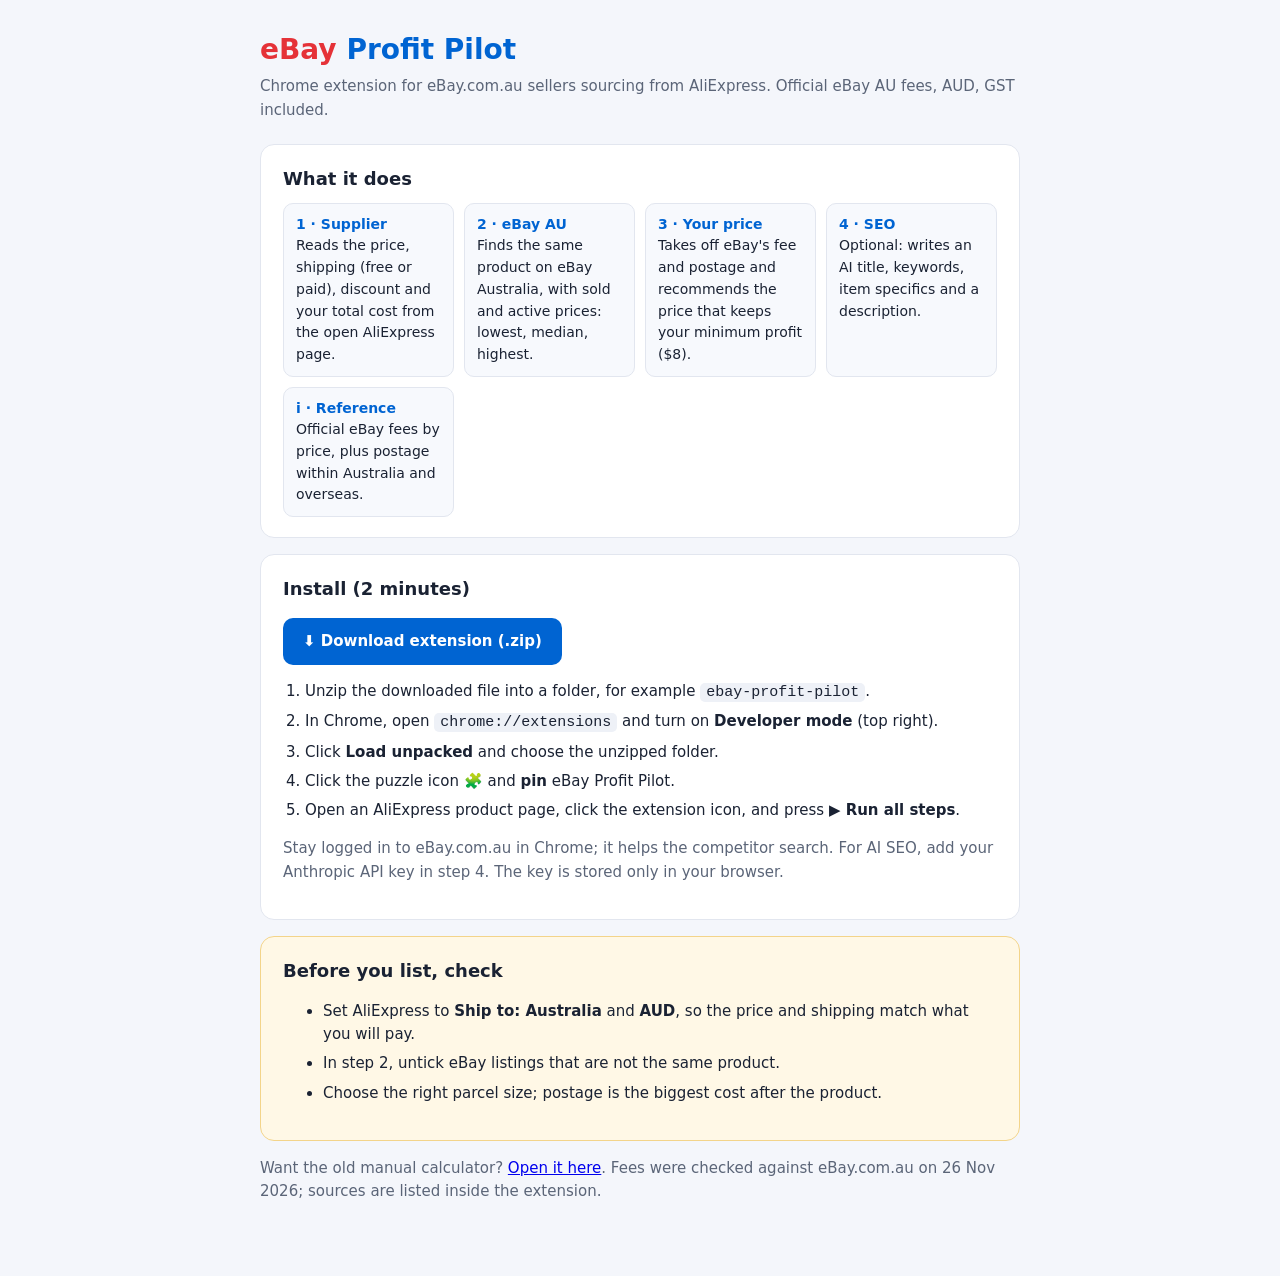
==== commit 9767ef0f: "v4: Chrome extension – automatic AliExpress → eBay AU pricing flow Co-Authored-By: Claude Sonnet 5.5" ====
--- a/index.html
+++ b/index.html
@@ -1,431 +1,50 @@
 <!DOCTYPE html>
-<html lang="en">
-<head>
-<meta charset="utf-8">
-<meta name="viewport" content="width=device-width, initial-scale=1">
-<title>eBay Profit Pilot</title>
-<link href="https://fonts.googleapis.com/css2?family=Inter:wght@400;500;600;700;800&family=JetBrains+Mono:wght@500;600&display=swap" rel="stylesheet">
+<html lang="en"><head><meta charset="utf-8"><meta name="viewport" content="width=device-width,initial-scale=1">
+<title>eBay Profit Pilot – Chrome extension</title>
 <style>
-:root{--bg:#f6f7f9;--card:#fff;--ink:#14171f;--muted:#5d6472;--line:#e3e6eb;--accent:#2457d6;--accent-soft:#e8eefc;
---good:#16834a;--good-soft:#e5f5ec;--warn:#a35600;--warn-soft:#fdf1e2;--bad:#c4321f;--bad-soft:#fdeae7}
-@media (prefers-color-scheme:dark){:root{--bg:#0f1115;--card:#171a21;--ink:#eceef2;--muted:#9aa1ad;--line:#2a2f39;--accent:#6d93f2;--accent-soft:#1c2540;
---good:#4cc584;--good-soft:#14281e;--warn:#f0a548;--warn-soft:#2d2213;--bad:#f07a68;--bad-soft:#2f1714}}
-*{box-sizing:border-box}
-body{margin:0;background:var(--bg);color:var(--ink);font:15px/1.45 Inter,system-ui,sans-serif}
-.wrap{max-width:1180px;margin:0 auto;padding:26px 18px 56px}
-header{display:flex;align-items:flex-end;justify-content:space-between;gap:16px;flex-wrap:wrap;margin-bottom:16px}
-h1{margin:0;font-size:27px;letter-spacing:-.02em}h1 span{color:var(--accent)}
-.sub{color:var(--muted);margin:4px 0 0}
-.pill{display:inline-flex;align-items:center;gap:6px;background:var(--card);border:1px solid var(--line);border-radius:99px;padding:6px 12px;font-size:13px;color:var(--muted)}
-.layout{display:grid;grid-template-columns:minmax(0,1fr) 390px;gap:20px;align-items:start}
-@media (max-width:960px){.layout{grid-template-columns:1fr}.side{order:-1}}
-.side{position:sticky;top:14px}@media (max-width:960px){.side{position:static}}
-.card{background:var(--card);border:1px solid var(--line);border-radius:14px;padding:18px;margin-bottom:16px;scroll-margin-top:12px}
-.card h2{display:flex;align-items:center;gap:10px;font-size:16px;margin:0 0 4px}
-.card h2 .l{display:inline-grid;place-items:center;width:26px;height:26px;border-radius:8px;background:var(--accent);color:#fff;font-size:13px}
-.hint{color:var(--muted);font-size:13px;margin:0 0 14px}
-h3{font-size:12px;text-transform:uppercase;letter-spacing:.06em;color:var(--muted);margin:14px 0 8px;font-weight:600}
-select,input,textarea{font:inherit;color:var(--ink);background:var(--card);border:1px solid var(--line);border-radius:8px;padding:8px 10px}
-input:focus,select:focus,textarea:focus{outline:2px solid var(--accent);outline-offset:-1px;border-color:transparent}
-textarea{width:100%;resize:vertical}
-.row{display:grid;grid-template-columns:1fr 140px;align-items:center;gap:10px;margin-bottom:10px}
-.row label{font-weight:500}.row small{display:block;color:var(--muted);font-weight:400;font-size:12px}
-.row select{width:100%}.row.wide{grid-template-columns:minmax(0,.9fr) minmax(0,1.3fr)}
-.field{position:relative}.field input{width:100%;text-align:right;font-family:'JetBrains Mono',monospace;padding-right:28px}
-.field .u{position:absolute;right:10px;top:50%;transform:translateY(-50%);color:var(--muted);font-size:13px;pointer-events:none}
-.field.pre input{padding-left:24px;padding-right:10px}.field.pre .u{left:10px;right:auto}
-.cols{display:grid;grid-template-columns:1fr 1fr;gap:0 24px}@media (max-width:700px){.cols{grid-template-columns:1fr}}
-.drop{border:1.5px dashed var(--line);border-radius:12px;padding:12px;display:flex;gap:14px;align-items:center;cursor:pointer;min-height:76px}
-.drop:hover,.drop.over{border-color:var(--accent);background:var(--accent-soft)}
-.drop img{width:60px;height:60px;object-fit:cover;border-radius:8px;display:none}.drop .dt{font-size:13.5px;color:var(--muted)}.drop .dt b{color:var(--ink)}
-.inline{display:flex;gap:8px;flex-wrap:wrap;align-items:center}.inline input[type=text],.inline input[type=url],.inline input[type=password]{flex:1;min-width:180px}
-button{font:500 13px Inter,sans-serif;border:1px solid var(--line);background:var(--card);color:var(--ink);border-radius:8px;padding:8px 12px;cursor:pointer}
-button:hover{border-color:var(--accent);color:var(--accent)}button.primary{background:var(--accent);border-color:var(--accent);color:#fff}
-button.primary:hover{opacity:.9;color:#fff}button:disabled{opacity:.5;cursor:default}
-.links{display:flex;flex-wrap:wrap;gap:8px}.links a{font-size:13px;font-weight:500;text-decoration:none;color:var(--accent);background:var(--accent-soft);border-radius:8px;padding:6px 10px}
-.links a:hover{text-decoration:underline}
-table{width:100%;border-collapse:collapse;font-size:14px}td,th{padding:7px 4px;border-bottom:1px solid var(--line);text-align:left}
-.answer{border-radius:14px;padding:16px;margin:10px 0 14px;text-align:center}
-.answer.good{background:var(--good-soft)}.answer.warn{background:var(--warn-soft)}.answer.bad{background:var(--bad-soft)}
-.answer .k{font-size:12px;font-weight:700;text-transform:uppercase;letter-spacing:.07em;color:var(--muted)}
-.answer .p{font:700 40px 'JetBrains Mono',monospace;letter-spacing:-.03em;margin:2px 0}
-.answer.good .p{color:var(--good)}.answer.warn .p{color:var(--warn)}.answer.bad .p{color:var(--bad)}
-.answer .s{font-size:13.5px}
-.hero{display:grid;grid-template-columns:repeat(3,minmax(0,1fr));gap:8px;margin-bottom:12px}
-.tile{border:1px solid var(--line);border-radius:12px;padding:10px}.tile .k{color:var(--muted);font-size:12px}
-.tile .v{font:600 19px 'JetBrains Mono',monospace;letter-spacing:-.02em;margin-top:2px}
-.pos{color:var(--good)}.neg{color:var(--bad)}
-.bd td{padding:5px 0;font-size:13.5px}.bd td:last-child{text-align:right;font-family:'JetBrains Mono',monospace}
-.bd tr.m td{color:var(--muted)}.bd tr.t td{font-weight:700;border-bottom:none;padding-top:8px}
-.kv{display:flex;justify-content:space-between;gap:8px;padding:6px 0;border-bottom:1px solid var(--line);font-size:13.5px}
-.kv b{font-family:'JetBrains Mono',monospace;font-weight:600;white-space:nowrap}
-.note{border-radius:10px;padding:10px 12px;font-size:13.5px;margin:0 0 12px}
-.note.good{background:var(--good-soft);color:var(--good)}.note.warn{background:var(--warn-soft);color:var(--warn)}
-.note.bad{background:var(--bad-soft);color:var(--bad)}.note.info{background:var(--accent-soft);color:var(--accent)}
-.seo-out{border:1px solid var(--line);border-radius:10px;padding:12px;margin-bottom:10px}
-.seo-out .hd{display:flex;justify-content:space-between;align-items:center;gap:8px;margin-bottom:6px}.seo-out .hd b{font-size:13px}
-.cnt{font:12px 'JetBrains Mono',monospace;color:var(--muted)}
-.chips{display:flex;flex-wrap:wrap;gap:6px}.chip{font-size:12.5px;background:var(--bg);border:1px solid var(--line);border-radius:99px;padding:3px 10px}
-.chip.p{background:var(--accent-soft);border-color:transparent;color:var(--accent);font-weight:600}
-.spin{display:inline-block;width:14px;height:14px;border:2px solid currentColor;border-right-color:transparent;border-radius:50%;animation:s .8s linear infinite;vertical-align:-2px}
-@keyframes s{to{transform:rotate(360deg)}}
-.hidden{display:none!important}
-.toggle{display:flex;border:1px solid var(--line);border-radius:8px;overflow:hidden}.toggle button{border:none;border-radius:0;flex:1;padding:7px 8px}
-.toggle button.on{background:var(--accent);color:#fff}
-details{border:1px solid var(--line);border-radius:10px;padding:10px 12px;margin-top:12px}
-summary{cursor:pointer;font-weight:600;font-size:13.5px}
-.off td{font-size:13px}.off td:last-child{text-align:right;font-family:'JetBrains Mono',monospace}
-.src{font-size:12.5px;color:var(--muted)}.src a{color:var(--accent)}
-.ok{display:inline-block;font-size:11px;font-weight:700;background:var(--good-soft);color:var(--good);border-radius:99px;padding:2px 8px;vertical-align:1px}
-</style>
-</head>
-<body>
-<div class="wrap">
-<header>
-  <div><h1>eBay <span>Profit Pilot</span></h1>
-  <p class="sub">Paste your sourcing link → get the eBay Australia price that leaves you at least $8 profit after eBay fees and postage.</p></div>
-  <div class="pill">🇦🇺 eBay.com.au · AUD · official fees incl. GST</div>
-</header>
+body{margin:0;font:15px/1.55 system-ui,-apple-system,Segoe UI,Roboto,sans-serif;background:#f4f6fb;color:#1a2233}
+main{max-width:760px;margin:0 auto;padding:28px 18px 60px}
+h1{font-size:28px;margin:0 0 4px}h1 b{color:#e53238}h1 i{color:#0064d2;font-style:normal}
+.sub{color:#5b6578;margin:0 0 22px}
+.card{background:#fff;border:1px solid #e2e6ef;border-radius:14px;padding:20px 22px;margin:0 0 16px}
+h2{font-size:18px;margin:0 0 10px}
+.btn{display:inline-block;background:#0064d2;color:#fff;text-decoration:none;font-weight:600;padding:12px 20px;border-radius:10px}
+ol{padding-left:22px;margin:8px 0}li{margin:6px 0}code{background:#eef1f7;padding:1px 6px;border-radius:5px}
+.flow{display:grid;grid-template-columns:repeat(auto-fit,minmax(150px,1fr));gap:10px}
+.flow div{background:#f7f9fd;border:1px solid #e2e6ef;border-radius:10px;padding:10px 12px;font-size:14px}
+.flow b{display:block;color:#0064d2}
+.warn{background:#fff8e6;border-color:#f3d48a}
+small,.muted{color:#5b6578}
+</style></head><body><main>
+<h1><b>eBay</b> <i>Profit Pilot</i></h1>
+<p class="sub">Chrome extension for eBay.com.au sellers sourcing from AliExpress. Official eBay AU fees, AUD, GST included.</p>
 
-<div class="layout">
-<main>
-<section class="card" id="a">
-  <h2><span class="l">A</span>Product & sourcing</h2>
-  <p class="hint">Paste the supplier link and your <b>total</b> sourcing cost (item + shipping to you + any tax). Click <b>Analyse with AI</b> for the SEO listing.</p>
-  <div class="inline" style="margin-bottom:8px"><input type="url" id="url" placeholder="Sourcing link (AliExpress, Temu, Alibaba, CJ…)"></div>
-  <div class="inline" style="margin-bottom:10px"><input type="text" id="pname" placeholder="Product name (e.g. magnetic car phone holder)"></div>
-  <div class="cols">
-    <div><div class="row"><label>Total sourcing cost<small>Item + shipping + tax, all in</small></label><div class="field pre"><span class="u">$</span><input id="cost" type="number" step="0.01" min="0" value="16.03"></div></div></div>
-    <div><label class="drop" id="drop"><img id="thumb" alt=""><div class="dt"><b>Product image (optional)</b><br>Helps AI identify it</div><input type="file" id="file" accept="image/*" class="hidden"></label></div>
-  </div>
-  <div class="inline" style="margin-top:12px"><button class="primary" id="analyze">✨ Analyse with AI</button><button id="copyPrompt">Copy AI prompt</button><span id="aiMode" class="src"></span></div>
-  <div id="aiStatus" style="margin-top:10px"></div>
-  <details id="aiSettings">
-    <summary>AI settings (for your own website / GitHub version)</summary>
-    <p class="hint" style="margin:8px 0">On the claude.ai link AI works automatically. On GitHub or any other website, paste your own Anthropic API key (from console.anthropic.com). It's saved only in this browser — never in the file or on GitHub.</p>
-    <div class="inline" style="margin-bottom:8px"><input type="password" id="apiKey" placeholder="sk-ant-..."><button id="saveKey">Save key</button><button id="clearKey">Remove</button></div>
-    <div class="inline"><label class="src">Model</label><input type="text" id="model" value="claude-sonnet-5-5" style="max-width:220px">
-      <label class="src" style="display:flex;gap:6px;align-items:center"><input type="checkbox" id="webSearch" checked style="width:auto"> Let AI search eBay AU for competitor prices</label></div>
-  </details>
-</section>
+<div class="card"><h2>What it does</h2>
+<div class="flow">
+<div><b>1 · Supplier</b>Reads the price, shipping (free or paid), discount and your total cost from the open AliExpress page.</div>
+<div><b>2 · eBay AU</b>Finds the same product on eBay Australia, with sold and active prices: lowest, median, highest.</div>
+<div><b>3 · Your price</b>Takes off eBay's fee and postage and recommends the price that keeps your minimum profit ($8).</div>
+<div><b>4 · SEO</b>Optional: writes an AI title, keywords, item specifics and a description.</div>
+<div><b>i · Reference</b>Official eBay fees by price, plus postage within Australia and overseas.</div>
+</div></div>
 
-<section class="card" id="b">
-  <h2><span class="l">B</span>Competitors on eBay Australia</h2>
-  <p class="hint">Use <b>sold</b> prices where you can (what buyers really paid). Type totals incl. postage, separated by commas. AI can fill these when web search is on — always open the links to confirm.</p>
-  <div class="inline" style="margin-bottom:8px"><input type="text" id="compQ" placeholder="eBay search keywords"></div>
-  <div class="links" id="compLinks"></div>
-  <textarea id="comps" rows="2" style="margin-top:10px;font:13px 'JetBrains Mono',monospace" placeholder="e.g. 29.95, 32.50, 34.99">29.95, 32.50, 34.99, 31.49, 36.00</textarea>
-  <div id="compSrc"></div>
-  <div id="compStats" style="margin-top:10px"></div>
-  <h3>Sourcing searches</h3>
-  <div class="links" id="srcLinks"></div>
-</section>
+<div class="card"><h2>Install (2 minutes)</h2>
+<p><a class="btn" href="ebay-profit-pilot-extension.zip" download>⬇ Download extension (.zip)</a></p>
+<ol>
+<li>Unzip the downloaded file into a folder, for example <code>ebay-profit-pilot</code>.</li>
+<li>In Chrome, open <code>chrome://extensions</code> and turn on <b>Developer mode</b> (top right).</li>
+<li>Click <b>Load unpacked</b> and choose the unzipped folder.</li>
+<li>Click the puzzle icon 🧩 and <b>pin</b> eBay Profit Pilot.</li>
+<li>Open an AliExpress product page, click the extension icon, and press <b>▶ Run all steps</b>.</li>
+</ol>
+<p class="muted">Stay logged in to eBay.com.au in Chrome; it helps the competitor search. For AI SEO, add your Anthropic API key in step 4. The key is stored only in your browser.</p></div>
 
-<section class="card" id="c">
-  <h2><span class="l">C</span>eBay fees & GST <span class="ok">OFFICIAL</span></h2>
-  <p class="hint">Rates copied from eBay.com.au's own fee pages — see "Official eBay rates used" below for every number and its source.</p>
-  <div class="cols">
-    <div>
-      <div class="row wide"><label>Your seller plan<small id="planHint"></small></label>
-        <select id="plan"><option value="free">Free selling (≤ $25k sales/yr)</option><option value="starter" selected>Pro Starter (no monthly fee)</option>
-        <option value="basic">Pro Basic ($27.45/mo)</option><option value="featured">Pro Featured ($82.45/mo)</option><option value="anchor">Pro Anchor ($604.95/mo)</option></select></div>
-      <div class="row wide"><label>Category<small>Fee tier on paid Pro plans</small></label>
-        <select id="tier"><option value="t2" selected>Most categories (incl. Home & Kitchen)</option><option value="t3">Vehicle Parts & Accessories</option>
-        <option value="t1">Tech devices / Home appliances</option><option value="t4">Fashion, Sporting, Collectables, Tech accessories</option></select></div>
-      <div class="row wide"><label>Buyer location</label><div class="toggle" id="dest"><button data-v="au" class="on">Australia</button><button data-v="intl">Overseas</button></div></div>
-    </div>
-    <div>
-      <div class="row"><label>Final value fee<small>Auto from plan + category</small></label><div class="field"><input id="feePct" type="number" step="0.01" min="0"><span class="u">%</span></div></div>
-      <div class="row"><label>Fixed fee per order</label><div class="field pre"><span class="u">$</span><input id="fixed" type="number" step="0.01" min="0"></div></div>
-      <div class="row"><label>Promoted Listings<small>Ad rate you set, 0 if none</small></label><div class="field"><input id="adPct" type="number" step="0.1" min="0" value="0"><span class="u">%</span></div></div>
-      <div class="row"><label>GST registered (ABN)?</label><div class="toggle" id="gst"><button data-v="no" class="on">No</button><button data-v="yes">Yes</button></div></div>
-    </div>
-  </div>
-  <div id="feeNote"></div>
-</section>
+<div class="card warn"><h2>Before you list, check</h2>
+<ul>
+<li>Set AliExpress to <b>Ship to: Australia</b> and <b>AUD</b>, so the price and shipping match what you will pay.</li>
+<li>In step 2, untick eBay listings that are not the same product.</li>
+<li>Choose the right parcel size; postage is the biggest cost after the product.</li>
+</ul></div>
 
-<section class="card" id="d">
-  <h2><span class="l">D</span>Postage to buyer <span class="ok">OFFICIAL</span></h2>
-  <p class="hint">eBay label rates. Each preset is the <b>highest</b> of eBay's Local / Interstate / Regional prices for that weight, so free postage covers any Australian buyer. Fuel surcharge is extra.</p>
-  <div class="cols">
-    <div>
-      <div class="row wide"><label>Parcel size</label>
-        <select id="postPreset"><option value="custom">Custom amount</option>
-        <option value="6.60" selected>Up to 250g — $6.60</option><option value="7.15">Up to 500g — $7.15</option><option value="9.90">Up to 1kg — $9.90</option>
-        <option value="11.00">Up to 3kg — $11.00</option><option value="13.20">Up to 5kg — $13.20</option><option value="16.50">Up to 10kg — $16.50</option></select></div>
-      <div class="row"><label>Postage you pay</label><div class="field pre"><span class="u">$</span><input id="postage" type="number" step="0.01" min="0" value="6.60"></div></div>
-    </div>
-    <div>
-      <div class="row"><label>Packaging<small>Satchel, bubble wrap</small></label><div class="field pre"><span class="u">$</span><input id="pack" type="number" step="0.01" min="0" value="0"></div></div>
-      <div class="row"><label>Postage charged to buyer<small>0 = free postage</small></label><div class="field pre"><span class="u">$</span><input id="postCharged" type="number" step="0.01" min="0" value="0"></div></div>
-    </div>
-  </div>
-</section>
-
-<section class="card" id="f">
-  <h2><span class="l">F</span>SEO listing — title, keywords, description</h2>
-  <p class="hint">Click <b>Analyse with AI</b> in step A. Main keyword first, all 80 characters used, every item specific filled — that's what eBay's search ranks for organic sales.</p>
-  <div id="seo"><p class="note info">Your SEO title, keywords, item specifics and description will appear here.</p></div>
-</section>
-
-<section class="card" id="off">
-  <h2>📋 Official eBay rates used <span class="ok">CHECKED 26 NOV 2026</span></h2>
-  <p class="hint">Every fee and postage number in this app, with the official eBay page it comes from. eBay can change rates — click a source to re-confirm.</p>
-  <table class="off">
-    <tr><td>Pro Starter final value fee (all categories)</td><td>13.4% + $0.30/order</td></tr>
-    <tr><td>Pro Basic — most / vehicle parts / tech devices / fashion etc.</td><td>11.44 / 12.43 / 8.03 / 13.09% + $0.33</td></tr>
-    <tr><td>Pro Featured — same order</td><td>10.34 / 11.22 / 7.26 / 11.77% + $0.33</td></tr>
-    <tr><td>Pro Anchor — same order</td><td>9.68 / 10.56 / 6.82 / 11.11% + $0.33</td></tr>
-    <tr><td>Portion of a sale above $4,000</td><td>2.5% (Starter) / 2.75%</td></tr>
-    <tr><td>Fee is charged on</td><td>item + postage + tax</td></tr>
-    <tr><td>International sale fee (Pro / free selling)</td><td>1.1% / 3%</td></tr>
-    <tr><td>Free selling (≤ $25,000 sales in 12 months, no Pro plan)</td><td>$0 final value fee</td></tr>
-    <tr><td>Buyer Protection fee (paid by buyer, free selling)</td><td>8% to $20, 6% to $500, 4% above + $0.30</td></tr>
-    <tr><td>GST</td><td>10%, included in all fees</td></tr>
-    <tr><td>Postage up to 250g / 500g / 1kg / 3kg / 5kg / 10kg (highest zone)</td><td>$6.60 / 7.15 / 9.90 / 11.00 / 13.20 / 16.50</td></tr>
-  </table>
-  <p class="src" style="margin-top:10px">Sources (eBay.com.au): <a href="https://www.ebay.com.au/help/selling/selling-fees/ebay-stores-selling-fees?id=4809" target="_blank" rel="noopener">eBay Pro selling fees</a> (updated 1 Nov 2026) ·
-  <a href="https://www.ebay.com.au/help/selling/fees-credits-invoices/standard-selling-fees?id=4822" target="_blank" rel="noopener">Free selling & standard fees</a> (updated 9 Oct 2026) ·
-  <a href="https://www.ebay.com.au/sellercentre/news-offers/more-info-on-recent-selling-updates" target="_blank" rel="noopener">Buyer Protection fee</a> ·
-  <a href="https://www.ebay.com.au/sellercentre/delivery-network" target="_blank" rel="noopener">eBay postage rates</a></p>
-</section>
-</main>
-
-<aside class="side">
-<section class="card" id="e">
-  <h2><span class="l">E</span>Your eBay price</h2>
-  <div class="row" style="margin:12px 0 0"><label>Minimum profit per sale</label><div class="field pre"><span class="u">$</span><input id="minProfit" type="number" step="0.5" min="0" value="8"></div></div>
-  <div class="answer" id="answer"></div>
-  <div class="inline" style="justify-content:center;margin-bottom:12px"><button class="primary" id="useRec">Use this price</button><button id="copy">Copy summary</button></div>
-  <div class="row"><label>Price you'll list at<small id="buyerSees"></small></label><div class="field pre"><span class="u">$</span><input id="price" type="number" step="0.01" min="0" value="29.99"></div></div>
-  <div class="hero">
-    <div class="tile"><div class="k">Net profit</div><div class="v" id="oProfit">–</div></div>
-    <div class="tile"><div class="k">Margin</div><div class="v" id="oMargin">–</div></div>
-    <div class="tile"><div class="k">ROI</div><div class="v" id="oRoi">–</div></div>
-  </div>
-  <table class="bd" id="breakdown"></table>
-  <h3>Key numbers</h3>
-  <div class="kv"><span>Lowest price for $<span id="mpL">8</span> profit</span><b id="oMin">–</b></div>
-  <div class="kv"><span>Break-even price</span><b id="oBreak">–</b></div>
-  <div class="kv"><span>Max sourcing cost for $<span id="mpL2">8</span> at market median</span><b id="oMaxCost">–</b></div>
-  <div class="kv" style="border:none"><span>eBay takes (fees ÷ sale)</span><b id="oFeeRate">–</b></div>
-  <div class="inline" style="margin-top:12px"><button id="reset">Reset</button></div>
-</section>
-</aside>
-</div>
-</div>
-
-<script>
-const $=id=>document.getElementById(id);
-const n=v=>{const x=parseFloat(v);return isFinite(x)?x:0};
-const money=v=>(v<0?"−":"")+"$"+Math.abs(v).toFixed(2);
-const pct=v=>isFinite(v)?(v*100).toFixed(1)+"%":"–";
-const cls=v=>v>=0?"pos":"neg";
-const escH=s=>String(s??"").replace(/[&<>"']/g,c=>({"&":"&amp;","<":"&lt;",">":"&gt;",'"':"&quot;","'":"&#39;"}[c]));
-
-/* Official eBay.com.au rates (incl. GST), checked 26 Nov 2026 */
-const PLANS={
- free:{name:"Free selling",fvf:{t1:0,t2:0,t3:0,t4:0},fixed:0,over:0,intl:.03,bpf:true,hint:"$0 final value fee. Buyer pays a Buyer Protection fee."},
- starter:{name:"Pro Starter",fvf:{t1:13.4,t2:13.4,t3:13.4,t4:13.4},fixed:.30,over:2.5,intl:.011,hint:"13.4% + $0.30 per order."},
- basic:{name:"Pro Basic",fvf:{t1:8.03,t2:11.44,t3:12.43,t4:13.09},fixed:.33,over:2.75,intl:.011,hint:"$27.45/month."},
- featured:{name:"Pro Featured",fvf:{t1:7.26,t2:10.34,t3:11.22,t4:11.77},fixed:.33,over:2.75,intl:.011,hint:"$82.45/month."},
- anchor:{name:"Pro Anchor",fvf:{t1:6.82,t2:9.68,t3:10.56,t4:11.11},fixed:.33,over:2.75,intl:.011,hint:"$604.95/month."}};
-let dest="au",gst="no";
-const bpf=p=>p>0?Math.min(p,20)*.08+Math.max(0,Math.min(p,500)-20)*.06+Math.max(0,p-500)*.04+.30:0;
-
-function read(){return{price:n($("price").value),cost:n($("cost").value),pack:n($("pack").value),postage:n($("postage").value),
- postCharged:n($("postCharged").value),fee:n($("feePct").value)/100,fixed:n($("fixed").value),ad:n($("adPct").value)/100,
- minP:n($("minProfit").value),plan:PLANS[$("plan").value],intl:dest==="intl",gst:gst==="yes"}}
-function calc(d,price,cost){
- cost=cost??d.cost;const total=price+d.postCharged;
- const fvf=Math.min(total,4000)*d.fee+Math.max(0,total-4000)*(d.plan.over/100);
- const intlFee=d.intl?total*d.plan.intl:0,ad=total*d.ad,fees=fvf+d.fixed+intlFee+ad;
- const gstNet=d.gst?Math.max(0,(total-fees)/11):0,costs=cost+d.pack+d.postage;
- const profit=total-fees-costs-gstNet,buyer=total+(d.plan.bpf?bpf(price):0);
- return{total,fvf,intlFee,ad,fees,gstNet,costs,profit,buyer,margin:total>0?profit/total:NaN,roi:costs>0?profit/costs:NaN}}
-function solve(fn,goal,hi=100000){let lo=0;for(let i=0;i<80;i++){const m=(lo+hi)/2;if(fn(m)<goal)lo=m;else hi=m}return hi}
-const priceForProfit=(d,g)=>{const p=solve(x=>calc(d,x).profit,g);return p>99999?Infinity:p};
-const priceForBuyer=(d,b)=>solve(x=>calc(d,x).buyer,b);
-function charmUp(p){const b=Math.floor(p);for(const x of[b-0.01,b+0.49,b+0.99])if(x>=p-1e-9)return+x.toFixed(2);return b+1.49}
-function charmDown(p){const b=Math.floor(p);for(const x of[b+0.99,b+0.49,b-0.01])if(x<=p+1e-9)return+x.toFixed(2);return p}
-function parseComps(){return($("comps").value.match(/\d+(?:\.\d+)?/g)||[]).map(Number).filter(x=>x>0).sort((a,b)=>a-b)}
-const median=a=>{const m=Math.floor(a.length/2);return a.length%2?a[m]:(a[m-1]+a[m])/2};
-
-function applyPlan(){const p=PLANS[$("plan").value];$("feePct").value=p.fvf[$("tier").value];$("fixed").value=p.fixed.toFixed(2);render()}
-$("plan").addEventListener("change",applyPlan);$("tier").addEventListener("change",applyPlan);
-function toggle(id,set){$(id).querySelectorAll("button").forEach(b=>b.onclick=()=>{$(id).querySelectorAll("button").forEach(x=>x.classList.toggle("on",x===b));set(b.dataset.v);render()})}
-toggle("dest",v=>dest=v);toggle("gst",v=>gst=v);
-$("postPreset").addEventListener("change",()=>{const v=$("postPreset").value;if(v!=="custom")$("postage").value=v;render()});
-$("postage").addEventListener("input",()=>{const v=n($("postage").value).toFixed(2);$("postPreset").value=[...$("postPreset").options].some(o=>o.value===v)?v:"custom"});
-
-let recPrice=null;
-function render(){
- const d=read(),r=calc(d,d.price),c=parseComps();
- $("planHint").textContent=d.plan.hint;$("mpL").textContent=$("mpL2").textContent=d.minP.toFixed(0);
- const need=priceForProfit(d,d.minP),needL=isFinite(need)?charmUp(need):Infinity,needBuyer=isFinite(needL)?calc(d,needL).buyer:Infinity;
- let k,p,s,tone;
- if(!isFinite(need)){recPrice=null;tone="bad";k="Can't reach target";p="—";s="Fees are too high to make this profit. Check the fee % in step C."}
- else if(!c.length){recPrice=needL;tone="good";k="List it at";p=money(needL);s=`Earns ${money(calc(d,needL).profit)} profit. Add competitor prices in step B to check the market.`}
- else{const lo=c[0],med=median(c),hi=c[c.length-1];
-  const under=charmDown(priceForBuyer(d,lo-0.01));
-  const medL=charmDown(priceForBuyer(d,med));
-  if(needBuyer<lo&&calc(d,under).profit>=d.minP){recPrice=under;tone="good";k="List it at";p=money(under);s=`Cheaper than every competitor (lowest ${money(lo)}) and you still keep ${money(calc(d,under).profit)}. Expect fast sales.`}
-  else if(needBuyer<=med){const pick=calc(d,medL).profit>=d.minP&&medL>=needL?medL:needL;recPrice=pick;tone="good";k="List it at";p=money(pick);s=`At or below the market median (${money(med)}) with ${money(calc(d,pick).profit)} profit — competitive and on target.`}
-  else if(needBuyer<=hi){recPrice=needL;tone="warn";k="List it at (slower sales)";p=money(needL);s=`Above the median (${money(med)}) but under the highest (${money(hi)}). You keep ${money(calc(d,needL).profit)}; sales may be slower — or source it cheaper.`}
-  else{recPrice=null;tone="bad";k="Not worth listing";p="Skip";const mc=d.cost+calc(d,medL).profit-d.minP;
-   s=`You'd need ${money(needL)}, but competitors top out at ${money(hi)}. At the median you'd make only ${money(calc(d,medL).profit)}. Source it for under ${money(Math.max(mc,0))} to earn $${d.minP.toFixed(0)}.`}}
- $("answer").className="answer "+tone;
- $("answer").innerHTML=`<div class="k">${escH(k)}</div><div class="p">${escH(p)}</div><div class="s">${escH(s)}</div>`;
- $("useRec").disabled=recPrice===null;
-
- $("oProfit").textContent=money(r.profit);$("oProfit").className="v "+(r.profit>=d.minP-0.005?"pos":"neg");
- $("oMargin").textContent=pct(r.margin);$("oRoi").textContent=pct(r.roi);
- $("buyerSees").textContent=d.plan.bpf?`Buyer sees ${money(r.buyer)} incl. Buyer Protection fee`:(d.postCharged?`Buyer pays ${money(r.total)} incl. postage`:"Free postage · GST included");
- const rows=[["Sale total",r.total,""],[`eBay final value fee (${(d.fee*100).toFixed(2)}%)`,-r.fvf,"m"],["eBay fixed order fee",-d.fixed,"m"]];
- if(r.intlFee)rows.push([`International fee (${(d.plan.intl*100).toFixed(1)}%)`,-r.intlFee,"m"]);
- if(r.ad)rows.push(["Promoted Listings",-r.ad,"m"]);
- rows.push(["Sourcing cost (all in)",-d.cost,"m"],["Postage to buyer",-d.postage,"m"]);
- if(d.pack)rows.push(["Packaging",-d.pack,"m"]);if(r.gstNet)rows.push(["GST to ATO (net)",-r.gstNet,"m"]);
- const tb=$("breakdown");tb.innerHTML="";rows.forEach(([a,v,c2])=>{const tr=tb.insertRow();tr.className=c2;tr.insertCell().textContent=a;tr.insertCell().textContent=money(v)});
- const tr=tb.insertRow();tr.className="t";tr.insertCell().textContent="Net profit";const cc=tr.insertCell();cc.textContent=money(r.profit);cc.className=cls(r.profit);
- $("oMin").textContent=isFinite(needL)?money(needL):"n/a";
- const be=priceForProfit(d,0);$("oBreak").textContent=isFinite(be)?money(charmUp(be)):"n/a";
- if(c.length){const medL=charmDown(priceForBuyer(d,median(c)));const mc=d.cost+calc(d,medL).profit-d.minP;$("oMaxCost").textContent=mc>0?money(mc):"$0 — unprofitable"}else $("oMaxCost").textContent="add competitors";
- $("oFeeRate").textContent=r.total?pct(r.fees/r.total):"–";
-
- let fn="";
- if($("plan").value==="free")fn='<p class="note good">Free selling: <b>$0</b> final value fee on domestic sales while your sales stay under $25,000 in 12 months. The buyer pays a Buyer Protection fee on top, so buyers see a slightly higher price.</p>';
- else if($("plan").value==="starter")fn='<p class="note info">Pro Starter: <b>13.4%</b> of the total sale + <b>$0.30</b> per order. Under $25,000 sales in 12 months and not on a Pro plan? You may qualify for free selling — check Seller Hub.</p>';
- else fn=`<p class="note info">${escH(d.plan.name)}: ${(d.fee*100).toFixed(2)}% + $0.33 per order in this category.</p>`;
- if(d.intl)fn+=`<p class="note warn">Overseas buyer: +${(d.plan.intl*100).toFixed(1)}% international fee on the total sale.</p>`;
- $("feeNote").innerHTML=fn;
-
- const cs=$("compStats");
- if(!c.length)cs.innerHTML='<p class="note info">Add competitor prices to get a market-based price.</p>';
- else{const lo=c[0],med=median(c),hi=c[c.length-1];cs.innerHTML=`<div class="cols"><div><div class="kv"><span>Lowest</span><b>${money(lo)}</b></div><div class="kv"><span>Median</span><b>${money(med)}</b></div></div><div><div class="kv"><span>Highest</span><b>${money(hi)}</b></div><div class="kv"><span>Listings entered</span><b>${c.length}</b></div></div></div>`}
- save();
-}
-
-const enc=encodeURIComponent;
-function linkList(el,items){el.innerHTML="";items.forEach(([t,u])=>{const a=document.createElement("a");a.href=u;a.target="_blank";a.rel="noopener";a.textContent=t;el.appendChild(a)})}
-function renderLinks(){const s=$("pname").value.trim()||"product",q=enc(s),c=enc($("compQ").value.trim()||s);
- linkList($("compLinks"),[["Sold listings (AU)","https://www.ebay.com.au/sch/i.html?_nkw="+c+"&LH_Sold=1&LH_Complete=1&LH_PrefLoc=1"],["Lowest price + postage","https://www.ebay.com.au/sch/i.html?_nkw="+c+"&_sop=15&LH_PrefLoc=1"],["Best match","https://www.ebay.com.au/sch/i.html?_nkw="+c],["Terapeak","https://www.ebay.com.au/sh/research?keywords="+c+"&marketplace=EBAY-AU&tabName=SOLD"]]);
- linkList($("srcLinks"),[["AliExpress","https://www.aliexpress.com/wholesale?SearchText="+q],["Temu AU","https://www.temu.com/au/search_result.html?search_key="+q],["Alibaba","https://www.alibaba.com/trade/search?SearchText="+q],["CJ Dropshipping","https://cjdropshipping.com/search/"+q+".html"],["Amazon AU","https://www.amazon.com.au/s?k="+q]])}
-["compQ","pname"].forEach(i=>$(i).addEventListener("input",()=>{renderLinks();save()}));
-
-let imgBlob=null;const drop=$("drop");
-function setImg(f){if(!f||!f.type.startsWith("image/"))return;imgBlob=f;$("thumb").src=URL.createObjectURL(f);$("thumb").style.display="block"}
-$("file").onchange=e=>setImg(e.target.files[0]);
-drop.addEventListener("dragover",e=>{e.preventDefault();drop.classList.add("over")});drop.addEventListener("dragleave",()=>drop.classList.remove("over"));
-drop.addEventListener("drop",e=>{e.preventDefault();drop.classList.remove("over");setImg(e.dataTransfer.files[0])});
-
-/* AI: built into claude.ai, or your own API key elsewhere */
-let sample=null;
-const LS={get:k=>{try{return localStorage.getItem(k)}catch(e){return null}},set:(k,v)=>{try{v==null?localStorage.removeItem(k):localStorage.setItem(k,v)}catch(e){}}};
-function aiModeText(){$("aiMode").textContent=sample?"AI: built into Claude ✓":(LS.get("epp_key")?"AI: your API key ✓":"AI: add your API key in AI settings ↓")}
-aiModeText();
-(async()=>{try{if(window.claude&&window.claude.use)sample=await window.claude.use("sample")}catch(e){sample=null}aiModeText()})();
-$("saveKey").onclick=()=>{const k=$("apiKey").value.trim();if(k){LS.set("epp_key",k);$("apiKey").value="";status("API key saved in this browser only.","good")}aiModeText()};
-$("clearKey").onclick=()=>{LS.set("epp_key",null);aiModeText();status("API key removed from this browser.","info")};
-$("model").value=LS.get("epp_model")||"claude-sonnet-5-5";$("model").onchange=()=>LS.set("epp_model",$("model").value.trim());
-function status(t,c="info",spin){$("aiStatus").innerHTML=`<p class="note ${c}">${spin?'<span class="spin"></span> ':""}${escH(t)}</p>`}
-
-function buildPrompt(withSearch){const d=read();return `You are an expert eBay Australia (ebay.com.au) seller and SEO specialist. Identify the product and return ONLY JSON, no other text.
-Inputs:
-- Sourcing link (use words in the URL as clues): ${$("url").value.trim()||"none"}
-- Product name / notes: ${$("pname").value.trim()||"none"}
-- Product image attached: ${imgBlob?"yes":"no"}
-- Total sourcing cost AUD: ${d.cost}
-${withSearch?"- Use web search to find current eBay.com.au listings (prefer SOLD/completed) for this exact product and collect 5-10 total prices in AUD including postage, with each listing URL.\n":""}
-Return JSON with these keys:
-{"product":"short name","category_path":"best eBay AU category path","fee_tier":"t1|t2|t3|t4" (t1=tech devices/home appliances, t3=vehicle parts & accessories, t4=fashion/sporting/collectables/tech accessories/business & industrial, t2=everything else),
-"ebay_query":"3-6 word term Australian buyers type on eBay",
-"title":"eBay title, max 80 characters, main keyword first, key attributes (size/colour/material/compatibility/qty), Australian spelling, no ALL CAPS or symbols",
-"title_alt":"second variation, max 80 characters",
-"primary_keywords":["5-7 highest-intent search terms"],"long_tail_keywords":["8-12 long-tail phrases"],
-"item_specifics":[{"name":"Brand","value":"Unbranded"}, 6-10 relevant eBay item specifics],
-"description":"plain-text eBay description, 150-250 words: one-line hook, 5 benefit lines starting with '• ', specs, 'What's in the box', and a line about fast dispatch within Australia and easy returns. Natural keywords, no HTML, no links, no contact details.",
-"parcel":"250g|500g|1kg|3kg|5kg|10kg likely postage size",
-"competitor_prices":${withSearch?'[{"price":0.00,"url":"https://www.ebay.com.au/itm/..."}] only real prices you found, or [] if none':"[]"},
-"tips":["3 short tips to win organic sales for this product on eBay AU"]}`}
-
-async function blobB64(b){const u=new Uint8Array(await b.arrayBuffer());let s="";for(let i=0;i<u.length;i+=32768)s+=String.fromCharCode.apply(null,u.subarray(i,i+32768));return btoa(s)}
-function extractJSON(t){const a=t.indexOf("{"),b=t.lastIndexOf("}");if(a<0||b<a)throw new Error("AI reply had no data");return JSON.parse(t.slice(a,b+1))}
-async function callAPI(prompt,useSearch){
- const content=[];
- if(imgBlob)content.push({type:"image",source:{type:"base64",media_type:imgBlob.type||"image/jpeg",data:await blobB64(imgBlob)}});
- content.push({type:"text",text:prompt});
- const body={model:$("model").value.trim()||"claude-sonnet-5-5",max_tokens:3000,messages:[{role:"user",content}]};
- if(useSearch)body.tools=[{type:"web_search_20250305",name:"web_search",max_uses:4,user_location:{type:"approximate",country:"AU"}}];
- const res=await fetch("https://api.anthropic.com/v1/messages",{method:"POST",headers:{"content-type":"application/json","x-api-key":LS.get("epp_key"),"anthropic-version":"2023-06-01","anthropic-dangerous-direct-browser-access":"true"},body:JSON.stringify(body)});
- const j=await res.json().catch(()=>({}));
- if(!res.ok){const e=new Error((j.error&&j.error.message)||("HTTP "+res.status));e.status=res.status;throw e}
- return extractJSON((j.content||[]).filter(x=>x.type==="text").map(x=>x.text).join("\n"))}
-
-$("analyze").onclick=async()=>{
- if(!imgBlob&&!$("url").value.trim()&&!$("pname").value.trim()){status("Add a sourcing link, product name or image first.","warn");return}
- if(!sample&&!LS.get("epp_key")){$("aiSettings").open=true;status("On this website AI needs your Anthropic API key — paste it in AI settings below. Or click 'Copy AI prompt' and paste it into Claude.","warn");return}
- $("analyze").disabled=true;
- try{let out;
-  if(sample){status("Analysing product and writing your listing…","info",1);const opts={modelTier:"default"};
-   if(imgBlob){try{const l=await sample.limits();if(l&&l.images)opts.images=[imgBlob]}catch(e){}}
-   out=await sample.json(buildPrompt(false),opts)}
-  else{const ws=$("webSearch").checked;status(ws?"Analysing product and searching eBay AU for competitor prices… (up to a minute)":"Analysing product and writing your listing…","info",1);
-   try{out=await callAPI(buildPrompt(ws),ws)}catch(e){if(ws&&e.status===400)out=await callAPI(buildPrompt(false),false);else throw e}}
-  showSEO(out);
- }catch(e){
-  if(e&&e.code==="not_granted")status("AI permission wasn't granted. Click Analyse again to allow it.","warn");
-  else if(e&&(e.code==="rate_limited"||e.status===429))status("Too many requests — wait a minute and try again.","warn");
-  else if(e&&e.status===401)status("Your API key was rejected. Check it in AI settings.","bad");
-  else status("Couldn't analyse: "+((e&&e.message)||"unknown error")+". Try again or add a product name.","bad");
- }finally{$("analyze").disabled=false}};
-
-$("copyPrompt").onclick=async e=>{try{await navigator.clipboard.writeText(buildPrompt(false));e.target.textContent="Copied ✓ — paste into Claude"}catch(err){e.target.textContent="Copy blocked"}setTimeout(()=>e.target.textContent="Copy AI prompt",2500)};
-
-function copyBtn(get){const b=document.createElement("button");b.textContent="Copy";b.onclick=async()=>{try{await navigator.clipboard.writeText(get());b.textContent="Copied ✓"}catch(e){b.textContent="Select & copy"}setTimeout(()=>b.textContent="Copy",1500)};return b}
-function box(title,count){const w=document.createElement("div");w.className="seo-out";const h=document.createElement("div");h.className="hd";const b=document.createElement("b");b.textContent=title;h.appendChild(b);const r=document.createElement("div");r.className="inline";if(count){const c=document.createElement("span");c.className="cnt";c.textContent=count;r.appendChild(c)}h.appendChild(r);w.appendChild(h);return[w,r]}
-function showSEO(o){
- if(!o||typeof o!=="object")throw new Error("bad AI reply");
- const str=v=>typeof v==="string"?v:"",arr=v=>Array.isArray(v)?v:[];
- if(str(o.ebay_query))$("compQ").value=o.ebay_query;
- if(!$("pname").value&&str(o.product))$("pname").value=o.product;
- if(["t1","t2","t3","t4"].includes(o.fee_tier)){$("tier").value=o.fee_tier;applyPlan()}
- const ps={"250g":"6.60","500g":"7.15","1kg":"9.90","3kg":"11.00","5kg":"13.20","10kg":"16.50"}[str(o.parcel)];if(ps){$("postPreset").value=ps;$("postage").value=ps}
- const cp=arr(o.competitor_prices).filter(x=>x&&isFinite(+x.price)&&+x.price>0);
- const srcEl=$("compSrc");srcEl.innerHTML="";
- if(cp.length){$("comps").value=cp.map(x=>(+x.price).toFixed(2)).join(", ");
-  const p=document.createElement("p");p.className="note warn";p.style.marginTop="8px";p.textContent=`AI found ${cp.length} eBay AU prices — open each to confirm before relying on them:`;srcEl.appendChild(p);
-  const l=document.createElement("div");l.className="links";cp.forEach((x,i)=>{if(typeof x.url==="string"&&x.url.startsWith("https://")){const a=document.createElement("a");a.href=x.url;a.target="_blank";a.rel="noopener";a.textContent=`#${i+1} ${money(+x.price)}`;l.appendChild(a)}});srcEl.appendChild(l)}
- renderLinks();
- const g=$("seo");g.innerHTML="";
- if(str(o.product)){const p=document.createElement("p");p.className="note info";p.textContent=`${o.product}${str(o.category_path)?" — category: "+o.category_path:""}${ps?" — parcel: "+o.parcel:""}`;g.appendChild(p)}
- [["SEO title",str(o.title)],["Alternative title",str(o.title_alt)]].forEach(([t,v])=>{if(!v)return;const[w,r]=box(t,v.length+"/80"+(v.length>80?" ⚠ too long":""));r.appendChild(copyBtn(()=>v));const d=document.createElement("div");d.style.fontWeight="600";d.textContent=v;w.appendChild(d);g.appendChild(w)});
- const kw=[...arr(o.primary_keywords).map(k=>[k,1]),...arr(o.long_tail_keywords).map(k=>[k,0])].filter(k=>typeof k[0]==="string");
- if(kw.length){const[w,r]=box("SEO keywords","highlighted = primary");r.appendChild(copyBtn(()=>kw.map(k=>k[0]).join(", ")));const c=document.createElement("div");c.className="chips";kw.forEach(([k,p])=>{const s=document.createElement("span");s.className="chip"+(p?" p":"");s.textContent=k;c.appendChild(s)});w.appendChild(c);g.appendChild(w)}
- const sp=arr(o.item_specifics).filter(x=>x&&x.name);
- if(sp.length){const[w,r]=box("Item specifics");r.appendChild(copyBtn(()=>sp.map(x=>x.name+": "+x.value).join("\n")));const t=document.createElement("table");sp.forEach(x=>{const tr=t.insertRow();tr.insertCell().textContent=x.name;tr.insertCell().textContent=x.value});w.appendChild(t);g.appendChild(w)}
- if(str(o.description)){const[w,r]=box("Description",o.description.split(/\s+/).length+" words");r.appendChild(copyBtn(()=>o.description));const d=document.createElement("div");d.style.whiteSpace="pre-wrap";d.style.fontSize="14px";d.textContent=o.description;w.appendChild(d);g.appendChild(w)}
- const tips=arr(o.tips);if(tips.length){const[w]=box("Tips for organic sales");const ul=document.createElement("ul");ul.style.margin="0";ul.style.paddingLeft="18px";tips.forEach(t=>{const li=document.createElement("li");li.textContent=t;ul.appendChild(li)});w.appendChild(ul);g.appendChild(w)}
- const f=document.createElement("p");f.className="src";f.textContent="AI-written — check size, material and compatibility against your supplier before listing.";g.appendChild(f);
- status("Done — your price is updated (step E) and your SEO listing is ready (step F).","good");
- render();$("f").scrollIntoView({behavior:"smooth"});
-}
-
-$("useRec").onclick=()=>{if(recPrice!==null){$("price").value=recPrice.toFixed(2);render()}};
-$("copy").onclick=async e=>{const d=read(),r=calc(d,d.price);
- const t=`eBay Profit Pilot (eBay AU, ${d.plan.name})\n${$("pname").value||"Product"}\nList at ${money(d.price)} | eBay fees ${money(r.fees)} | Sourcing ${money(d.cost)} | Postage ${money(d.postage)}\nNet profit ${money(r.profit)} | Margin ${pct(r.margin)} | ROI ${pct(r.roi)}`;
- try{await navigator.clipboard.writeText(t);e.target.textContent="Copied ✓"}catch(err){e.target.textContent="Copy blocked"}setTimeout(()=>e.target.textContent="Copy summary",1500)};
-const ids=["price","cost","pack","postage","postCharged","feePct","fixed","adPct","minProfit","comps","plan","tier","postPreset","compQ","pname","url"];
-const defaults={};
-function save(){try{const s={};ids.forEach(i=>s[i]=$(i).value);s.dest=dest;s.gst=gst;localStorage.setItem("epp3",JSON.stringify(s))}catch(e){}}
-function load(){try{const s=JSON.parse(localStorage.getItem("epp3")||"null");if(!s)return;ids.forEach(i=>{if(s[i]!==undefined)$(i).value=s[i]});
- if(s.dest){dest=s.dest;$("dest").querySelectorAll("button").forEach(b=>b.classList.toggle("on",b.dataset.v===dest))}
- if(s.gst){gst=s.gst;$("gst").querySelectorAll("button").forEach(b=>b.classList.toggle("on",b.dataset.v===gst))}}catch(e){}}
-ids.forEach(i=>$(i).addEventListener("input",render));
-$("reset").onclick=()=>{try{localStorage.removeItem("epp3")}catch(e){}ids.forEach(i=>$(i).value=defaults[i]);$("seo").innerHTML='<p class="note info">Your SEO title, keywords, item specifics and description will appear here.</p>';$("compSrc").innerHTML="";applyPlan();renderLinks()};
-$("feePct").value=PLANS.starter.fvf.t2;$("fixed").value="0.30";
-ids.forEach(i=>defaults[i]=$(i).value);
-load();renderLinks();render();
-</script>
-</body>
-</html>
+<p class="muted">Want the old manual calculator? <a href="calculator.html">Open it here</a>. Fees were checked against eBay.com.au on 26 Nov 2026; sources are listed inside the extension.</p>
+</main></body></html>
